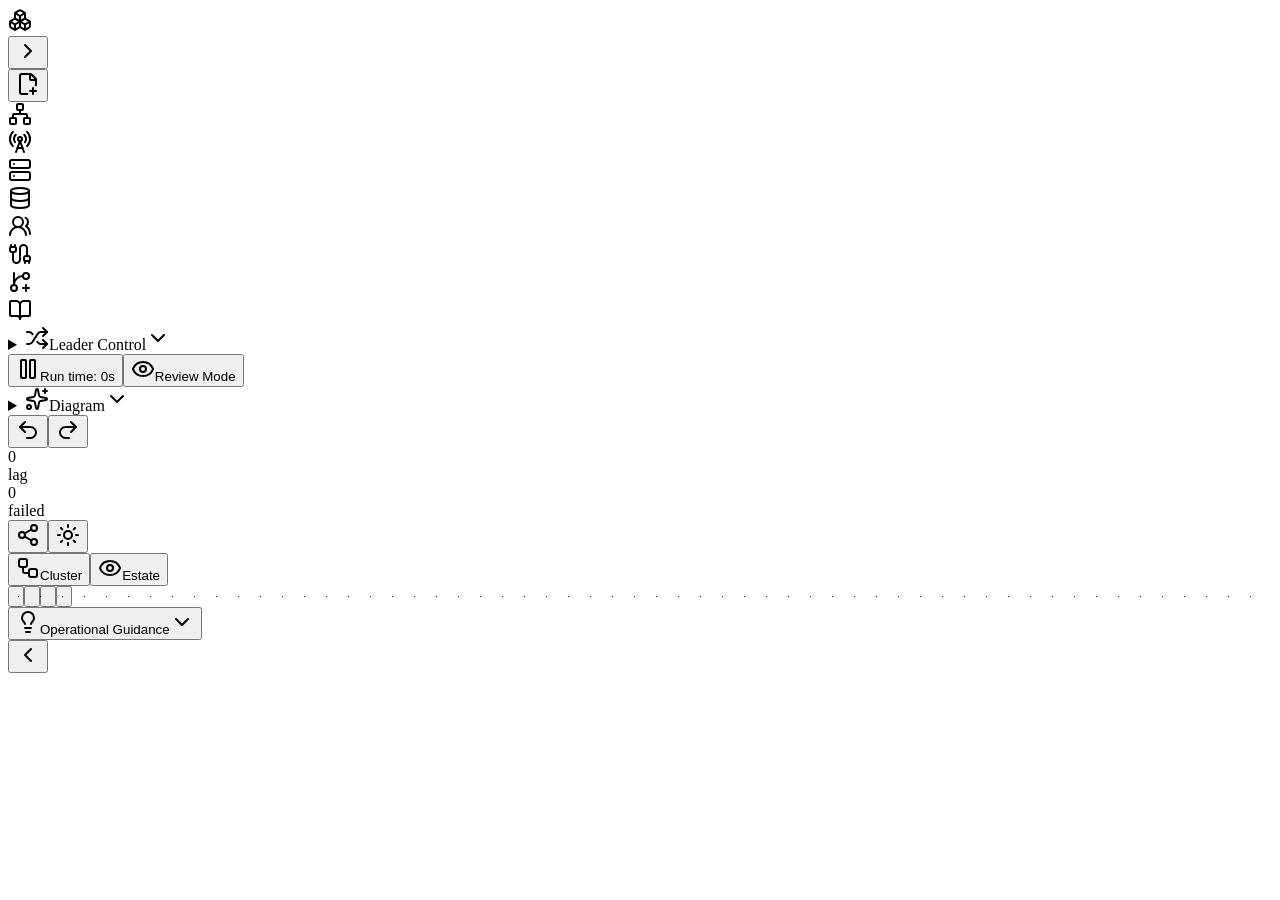
==== index.html @ 92264e62 "Deploy Kafka Visualiser static build" ====
<!DOCTYPE html><html lang="en"><head><meta charSet="utf-8"/><meta name="viewport" content="width=device-width, initial-scale=1"/><link rel="stylesheet" href="/KafkaVisualiser/_next/static/chunks/0oxwgrr~h12uc.css" data-precedence="next"/><link rel="preload" as="script" fetchPriority="low" href="/KafkaVisualiser/_next/static/chunks/0qlfzpo07sqv_.js"/><script src="/KafkaVisualiser/_next/static/chunks/06krsb8gwb0lc.js" async=""></script><script src="/KafkaVisualiser/_next/static/chunks/06cclqnbyt80n.js" async=""></script><script src="/KafkaVisualiser/_next/static/chunks/turbopack-0r8rz_1f7.ttu.js" async=""></script><script src="/KafkaVisualiser/_next/static/chunks/05333.1pxjryx.js" async=""></script><script src="/KafkaVisualiser/_next/static/chunks/11jjvhjrdtq14.js" async=""></script><title>Kafka Visualiser</title><meta name="description" content="A static Kafka architecture simulator for learning broker, topic, ISR, producer, consumer group, KRaft and estate behaviour."/><meta name="application-name" content="Kafka Visualiser"/><script src="/KafkaVisualiser/_next/static/chunks/03~yq9q893hmn.js" noModule=""></script></head><body><div hidden=""><!--$--><!--/$--></div><main class="app-shell flex min-h-dvh flex-col overflow-auto bg-slate-950 text-slate-100 transition-colors duration-300 lg:h-dvh lg:min-h-[720px] lg:flex-row lg:overflow-hidden"><aside class="flex max-h-[420px] min-h-0 w-full shrink-0 flex-col border-b border-slate-800/80 bg-slate-950/95 transition-all duration-300 lg:max-h-none lg:border-b-0 lg:border-r lg:w-[68px]"><div class="border-b border-slate-800 px-3 py-4"><div class="flex items-center gap-2"><div class="grid h-9 w-9 place-items-center rounded-md border border-emerald-400/40 bg-emerald-500/10"><svg xmlns="http://www.w3.org/2000/svg" width="24" height="24" viewBox="0 0 24 24" fill="none" stroke="currentColor" stroke-width="2" stroke-linecap="round" stroke-linejoin="round" class="lucide lucide-boxes h-4 w-4 text-emerald-200" aria-hidden="true"><path d="M2.97 12.92A2 2 0 0 0 2 14.63v3.24a2 2 0 0 0 .97 1.71l3 1.8a2 2 0 0 0 2.06 0L12 19v-5.5l-5-3-4.03 2.42Z"></path><path d="m7 16.5-4.74-2.85"></path><path d="m7 16.5 5-3"></path><path d="M7 16.5v5.17"></path><path d="M12 13.5V19l3.97 2.38a2 2 0 0 0 2.06 0l3-1.8a2 2 0 0 0 .97-1.71v-3.24a2 2 0 0 0-.97-1.71L17 10.5l-5 3Z"></path><path d="m17 16.5-5-3"></path><path d="m17 16.5 4.74-2.85"></path><path d="M17 16.5v5.17"></path><path d="M7.97 4.42A2 2 0 0 0 7 6.13v4.37l5 3 5-3V6.13a2 2 0 0 0-.97-1.71l-3-1.8a2 2 0 0 0-2.06 0l-3 1.8Z"></path><path d="M12 8 7.26 5.15"></path><path d="m12 8 4.74-2.85"></path><path d="M12 13.5V8"></path></svg></div><button type="button" aria-label="Expand toolbox" class="ml-auto hidden h-8 w-8 cursor-pointer place-items-center rounded-md border border-slate-800 bg-slate-900 text-slate-300 transition-colors hover:border-sky-400/60 hover:text-sky-200 focus:outline-none focus:ring-2 focus:ring-sky-300 lg:grid"><svg xmlns="http://www.w3.org/2000/svg" width="24" height="24" viewBox="0 0 24 24" fill="none" stroke="currentColor" stroke-width="2" stroke-linecap="round" stroke-linejoin="round" class="lucide lucide-chevron-right h-4 w-4" aria-hidden="true"><path d="m9 18 6-6-6-6"></path></svg></button></div></div><div class="flex-1 space-y-4 overflow-auto px-3 py-4"><button type="button" title="Start a completely blank estate" class="inline-flex w-full cursor-pointer items-center gap-2 rounded-lg border border-sky-400/35 bg-sky-500/10 px-3 py-3 text-sm font-semibold text-sky-100 transition-colors hover:border-sky-300/70 hover:bg-sky-500/15 focus:outline-none focus:ring-2 focus:ring-sky-300 justify-center lg:px-2"><span class="grid h-8 w-8 shrink-0 place-items-center rounded-md border border-sky-400/30 bg-sky-500/10"><svg xmlns="http://www.w3.org/2000/svg" width="24" height="24" viewBox="0 0 24 24" fill="none" stroke="currentColor" stroke-width="2" stroke-linecap="round" stroke-linejoin="round" class="lucide lucide-file-plus-corner h-4 w-4" aria-hidden="true"><path d="M11.35 22H6a2 2 0 0 1-2-2V4a2 2 0 0 1 2-2h8a2.4 2.4 0 0 1 1.706.706l3.588 3.588A2.4 2.4 0 0 1 20 8v5.35"></path><path d="M14 2v5a1 1 0 0 0 1 1h5"></path><path d="M14 19h6"></path><path d="M17 16v6"></path></svg></span></button><section><div role="list" class="grid grid-cols-1 gap-2 sm:grid-cols-2 lg:block lg:space-y-2"><div role="listitem" draggable="true" title="Drag Cluster onto the canvas" aria-label="Drag Cluster onto the canvas" class="group flex w-full cursor-grab items-center gap-3 rounded-lg border border-slate-800 bg-slate-900/70 px-3 py-3 text-left transition-colors duration-200 hover:border-sky-400/50 hover:bg-slate-900 focus:outline-none focus:ring-2 focus:ring-sky-300 active:cursor-grabbing justify-center lg:px-2"><span class="grid h-9 w-9 shrink-0 place-items-center rounded-md border border-slate-700 bg-slate-950 text-slate-300 transition-colors group-hover:border-sky-400/50 group-hover:text-sky-200"><svg xmlns="http://www.w3.org/2000/svg" width="24" height="24" viewBox="0 0 24 24" fill="none" stroke="currentColor" stroke-width="2" stroke-linecap="round" stroke-linejoin="round" class="lucide lucide-network h-4 w-4" aria-hidden="true"><rect x="16" y="16" width="6" height="6" rx="1"></rect><rect x="2" y="16" width="6" height="6" rx="1"></rect><rect x="9" y="2" width="6" height="6" rx="1"></rect><path d="M5 16v-3a1 1 0 0 1 1-1h12a1 1 0 0 1 1 1v3"></path><path d="M12 12V8"></path></svg></span></div><div role="listitem" draggable="true" title="Drag Producer onto the canvas" aria-label="Drag Producer onto the canvas" class="group flex w-full cursor-grab items-center gap-3 rounded-lg border border-slate-800 bg-slate-900/70 px-3 py-3 text-left transition-colors duration-200 hover:border-sky-400/50 hover:bg-slate-900 focus:outline-none focus:ring-2 focus:ring-sky-300 active:cursor-grabbing justify-center lg:px-2"><span class="grid h-9 w-9 shrink-0 place-items-center rounded-md border border-slate-700 bg-slate-950 text-slate-300 transition-colors group-hover:border-sky-400/50 group-hover:text-sky-200"><svg xmlns="http://www.w3.org/2000/svg" width="24" height="24" viewBox="0 0 24 24" fill="none" stroke="currentColor" stroke-width="2" stroke-linecap="round" stroke-linejoin="round" class="lucide lucide-radio-tower h-4 w-4" aria-hidden="true"><path d="M4.9 16.1C1 12.2 1 5.8 4.9 1.9"></path><path d="M7.8 4.7a6.14 6.14 0 0 0-.8 7.5"></path><circle cx="12" cy="9" r="2"></circle><path d="M16.2 4.8c2 2 2.26 5.11.8 7.47"></path><path d="M19.1 1.9a9.96 9.96 0 0 1 0 14.1"></path><path d="M9.5 18h5"></path><path d="m8 22 4-11 4 11"></path></svg></span></div><div role="listitem" draggable="true" title="Drag KRaft Node onto the canvas" aria-label="Drag KRaft Node onto the canvas" class="group flex w-full cursor-grab items-center gap-3 rounded-lg border border-slate-800 bg-slate-900/70 px-3 py-3 text-left transition-colors duration-200 hover:border-sky-400/50 hover:bg-slate-900 focus:outline-none focus:ring-2 focus:ring-sky-300 active:cursor-grabbing justify-center lg:px-2"><span class="grid h-9 w-9 shrink-0 place-items-center rounded-md border border-slate-700 bg-slate-950 text-slate-300 transition-colors group-hover:border-sky-400/50 group-hover:text-sky-200"><svg xmlns="http://www.w3.org/2000/svg" width="24" height="24" viewBox="0 0 24 24" fill="none" stroke="currentColor" stroke-width="2" stroke-linecap="round" stroke-linejoin="round" class="lucide lucide-server h-4 w-4" aria-hidden="true"><rect width="20" height="8" x="2" y="2" rx="2" ry="2"></rect><rect width="20" height="8" x="2" y="14" rx="2" ry="2"></rect><line x1="6" x2="6.01" y1="6" y2="6"></line><line x1="6" x2="6.01" y1="18" y2="18"></line></svg></span></div><div role="listitem" draggable="true" title="Drag Topic onto the canvas" aria-label="Drag Topic onto the canvas" class="group flex w-full cursor-grab items-center gap-3 rounded-lg border border-slate-800 bg-slate-900/70 px-3 py-3 text-left transition-colors duration-200 hover:border-sky-400/50 hover:bg-slate-900 focus:outline-none focus:ring-2 focus:ring-sky-300 active:cursor-grabbing justify-center lg:px-2"><span class="grid h-9 w-9 shrink-0 place-items-center rounded-md border border-slate-700 bg-slate-950 text-slate-300 transition-colors group-hover:border-sky-400/50 group-hover:text-sky-200"><svg xmlns="http://www.w3.org/2000/svg" width="24" height="24" viewBox="0 0 24 24" fill="none" stroke="currentColor" stroke-width="2" stroke-linecap="round" stroke-linejoin="round" class="lucide lucide-database h-4 w-4" aria-hidden="true"><ellipse cx="12" cy="5" rx="9" ry="3"></ellipse><path d="M3 5V19A9 3 0 0 0 21 19V5"></path><path d="M3 12A9 3 0 0 0 21 12"></path></svg></span></div><div role="listitem" draggable="true" title="Drag Consumer Group onto the canvas" aria-label="Drag Consumer Group onto the canvas" class="group flex w-full cursor-grab items-center gap-3 rounded-lg border border-slate-800 bg-slate-900/70 px-3 py-3 text-left transition-colors duration-200 hover:border-sky-400/50 hover:bg-slate-900 focus:outline-none focus:ring-2 focus:ring-sky-300 active:cursor-grabbing justify-center lg:px-2"><span class="grid h-9 w-9 shrink-0 place-items-center rounded-md border border-slate-700 bg-slate-950 text-slate-300 transition-colors group-hover:border-sky-400/50 group-hover:text-sky-200"><svg xmlns="http://www.w3.org/2000/svg" width="24" height="24" viewBox="0 0 24 24" fill="none" stroke="currentColor" stroke-width="2" stroke-linecap="round" stroke-linejoin="round" class="lucide lucide-users-round h-4 w-4" aria-hidden="true"><path d="M18 21a8 8 0 0 0-16 0"></path><circle cx="10" cy="8" r="5"></circle><path d="M22 20c0-3.37-2-6.5-4-8a5 5 0 0 0-.45-8.3"></path></svg></span></div><div role="listitem" draggable="true" title="Drag Kafka Connect onto the canvas" aria-label="Drag Kafka Connect onto the canvas" class="group flex w-full cursor-grab items-center gap-3 rounded-lg border border-slate-800 bg-slate-900/70 px-3 py-3 text-left transition-colors duration-200 hover:border-sky-400/50 hover:bg-slate-900 focus:outline-none focus:ring-2 focus:ring-sky-300 active:cursor-grabbing justify-center lg:px-2"><span class="grid h-9 w-9 shrink-0 place-items-center rounded-md border border-slate-700 bg-slate-950 text-slate-300 transition-colors group-hover:border-sky-400/50 group-hover:text-sky-200"><svg xmlns="http://www.w3.org/2000/svg" width="24" height="24" viewBox="0 0 24 24" fill="none" stroke="currentColor" stroke-width="2" stroke-linecap="round" stroke-linejoin="round" class="lucide lucide-cable h-4 w-4" aria-hidden="true"><path d="M17 19a1 1 0 0 1-1-1v-2a2 2 0 0 1 2-2h2a2 2 0 0 1 2 2v2a1 1 0 0 1-1 1z"></path><path d="M17 21v-2"></path><path d="M19 14V6.5a1 1 0 0 0-7 0v11a1 1 0 0 1-7 0V10"></path><path d="M21 21v-2"></path><path d="M3 5V3"></path><path d="M4 10a2 2 0 0 1-2-2V6a1 1 0 0 1 1-1h4a1 1 0 0 1 1 1v2a2 2 0 0 1-2 2z"></path><path d="M7 5V3"></path></svg></span></div><div role="listitem" draggable="true" title="Drag MirrorMaker 2 onto the canvas" aria-label="Drag MirrorMaker 2 onto the canvas" class="group flex w-full cursor-grab items-center gap-3 rounded-lg border border-slate-800 bg-slate-900/70 px-3 py-3 text-left transition-colors duration-200 hover:border-sky-400/50 hover:bg-slate-900 focus:outline-none focus:ring-2 focus:ring-sky-300 active:cursor-grabbing justify-center lg:px-2"><span class="grid h-9 w-9 shrink-0 place-items-center rounded-md border border-slate-700 bg-slate-950 text-slate-300 transition-colors group-hover:border-sky-400/50 group-hover:text-sky-200"><svg xmlns="http://www.w3.org/2000/svg" width="24" height="24" viewBox="0 0 24 24" fill="none" stroke="currentColor" stroke-width="2" stroke-linecap="round" stroke-linejoin="round" class="lucide lucide-git-branch-plus h-4 w-4" aria-hidden="true"><path d="M6 3v12"></path><path d="M18 9a3 3 0 1 0 0-6 3 3 0 0 0 0 6z"></path><path d="M6 21a3 3 0 1 0 0-6 3 3 0 0 0 0 6z"></path><path d="M15 6a9 9 0 0 0-9 9"></path><path d="M18 15v6"></path><path d="M21 18h-6"></path></svg></span></div><div role="listitem" draggable="true" title="Drag Schema Registry onto the canvas" aria-label="Drag Schema Registry onto the canvas" class="group flex w-full cursor-grab items-center gap-3 rounded-lg border border-slate-800 bg-slate-900/70 px-3 py-3 text-left transition-colors duration-200 hover:border-sky-400/50 hover:bg-slate-900 focus:outline-none focus:ring-2 focus:ring-sky-300 active:cursor-grabbing justify-center lg:px-2"><span class="grid h-9 w-9 shrink-0 place-items-center rounded-md border border-slate-700 bg-slate-950 text-slate-300 transition-colors group-hover:border-sky-400/50 group-hover:text-sky-200"><svg xmlns="http://www.w3.org/2000/svg" width="24" height="24" viewBox="0 0 24 24" fill="none" stroke="currentColor" stroke-width="2" stroke-linecap="round" stroke-linejoin="round" class="lucide lucide-book-open h-4 w-4" aria-hidden="true"><path d="M12 7v14"></path><path d="M3 18a1 1 0 0 1-1-1V4a1 1 0 0 1 1-1h5a4 4 0 0 1 4 4 4 4 0 0 1 4-4h5a1 1 0 0 1 1 1v13a1 1 0 0 1-1 1h-6a3 3 0 0 0-3 3 3 3 0 0 0-3-3z"></path></svg></span></div></div></section></div></aside><section class="flex min-h-[760px] min-w-0 flex-1 flex-col lg:min-h-0"><header class="flex min-h-[60px] shrink-0 flex-wrap items-center gap-3 border-b border-slate-800/80 bg-slate-950/95 px-3 py-2 transition-colors lg:flex-nowrap lg:px-4"><div class="flex min-w-0 flex-1 flex-wrap items-center gap-2"><details class="group relative"><summary title="Partition leadership controls. These actions affect which broker leads topic partitions." class="inline-flex h-10 cursor-pointer list-none items-center gap-2 rounded-md border border-slate-700 bg-slate-900 px-3 text-sm font-semibold text-slate-100 transition-colors hover:border-emerald-400/60 hover:bg-slate-800 focus:outline-none focus:ring-2 focus:ring-emerald-300"><svg xmlns="http://www.w3.org/2000/svg" width="24" height="24" viewBox="0 0 24 24" fill="none" stroke="currentColor" stroke-width="2" stroke-linecap="round" stroke-linejoin="round" class="lucide lucide-shuffle h-4 w-4" aria-hidden="true"><path d="m18 14 4 4-4 4"></path><path d="m18 2 4 4-4 4"></path><path d="M2 18h1.973a4 4 0 0 0 3.3-1.7l5.454-8.6a4 4 0 0 1 3.3-1.7H22"></path><path d="M2 6h1.972a4 4 0 0 1 3.6 2.2"></path><path d="M22 18h-6.041a4 4 0 0 1-3.3-1.8l-.359-.45"></path></svg>Leader Control<svg xmlns="http://www.w3.org/2000/svg" width="24" height="24" viewBox="0 0 24 24" fill="none" stroke="currentColor" stroke-width="2" stroke-linecap="round" stroke-linejoin="round" class="lucide lucide-chevron-down h-3.5 w-3.5 text-slate-500 transition-transform group-open:rotate-180" aria-hidden="true"><path d="m6 9 6 6 6-6"></path></svg></summary><div class="absolute left-0 z-30 mt-2 w-64 rounded-md border border-slate-800 bg-slate-950/98 p-2 text-slate-100 shadow-2xl shadow-black/30 backdrop-blur"><div class="px-2 pb-2 text-xs leading-relaxed text-slate-500">Affects partition leadership, ISR movement and leader election behaviour.</div><button type="button" class="flex w-full cursor-pointer items-center gap-2 rounded px-2 py-2 text-left text-sm text-slate-200 transition-colors hover:bg-slate-900 disabled:cursor-not-allowed disabled:opacity-45"><svg xmlns="http://www.w3.org/2000/svg" width="24" height="24" viewBox="0 0 24 24" fill="none" stroke="currentColor" stroke-width="2" stroke-linecap="round" stroke-linejoin="round" class="lucide lucide-rotate-ccw h-4 w-4 text-slate-500" aria-hidden="true"><path d="M3 12a9 9 0 1 0 9-9 9.75 9.75 0 0 0-6.74 2.74L3 8"></path><path d="M3 3v5h5"></path></svg>Rebalance leaders</button><button type="button" class="flex w-full cursor-pointer items-center gap-2 rounded px-2 py-2 text-left text-sm text-slate-200 transition-colors hover:bg-slate-900 disabled:cursor-not-allowed disabled:opacity-45"><svg xmlns="http://www.w3.org/2000/svg" width="24" height="24" viewBox="0 0 24 24" fill="none" stroke="currentColor" stroke-width="2" stroke-linecap="round" stroke-linejoin="round" class="lucide lucide-server-crash h-4 w-4 text-slate-500" aria-hidden="true"><path d="M6 10H4a2 2 0 0 1-2-2V4a2 2 0 0 1 2-2h16a2 2 0 0 1 2 2v4a2 2 0 0 1-2 2h-2"></path><path d="M6 14H4a2 2 0 0 0-2 2v4a2 2 0 0 0 2 2h16a2 2 0 0 0 2-2v-4a2 2 0 0 0-2-2h-2"></path><path d="M6 6h.01"></path><path d="M6 18h.01"></path><path d="m13 6-4 6h6l-4 6"></path></svg>Fail current leader</button><button type="button" disabled="" class="flex w-full cursor-pointer items-center gap-2 rounded px-2 py-2 text-left text-sm text-slate-200 transition-colors hover:bg-slate-900 disabled:cursor-not-allowed disabled:opacity-45"><svg xmlns="http://www.w3.org/2000/svg" width="24" height="24" viewBox="0 0 24 24" fill="none" stroke="currentColor" stroke-width="2" stroke-linecap="round" stroke-linejoin="round" class="lucide lucide-circle-check h-4 w-4 text-slate-500" aria-hidden="true"><circle cx="12" cy="12" r="10"></circle><path d="m9 12 2 2 4-4"></path></svg>Restore leader</button><button type="button" class="flex w-full cursor-pointer items-center gap-2 rounded px-2 py-2 text-left text-sm text-slate-200 transition-colors hover:bg-slate-900 disabled:cursor-not-allowed disabled:opacity-45"><svg xmlns="http://www.w3.org/2000/svg" width="24" height="24" viewBox="0 0 24 24" fill="none" stroke="currentColor" stroke-width="2" stroke-linecap="round" stroke-linejoin="round" class="lucide lucide-shuffle h-4 w-4 text-slate-500" aria-hidden="true"><path d="m18 14 4 4-4 4"></path><path d="m18 2 4 4-4 4"></path><path d="M2 18h1.973a4 4 0 0 0 3.3-1.7l5.454-8.6a4 4 0 0 1 3.3-1.7H22"></path><path d="M2 6h1.972a4 4 0 0 1 3.6 2.2"></path><path d="M22 18h-6.041a4 4 0 0 1-3.3-1.8l-.359-.45"></path></svg>Elect leader</button></div></details><button type="button" title="Click to pause simulation" class="inline-flex h-10 cursor-pointer items-center gap-2 rounded-md border px-3 text-sm font-semibold transition-colors focus:outline-none focus:ring-2 focus:ring-sky-300 border-emerald-400/40 bg-emerald-500/10 text-emerald-100 hover:border-emerald-300/70"><svg xmlns="http://www.w3.org/2000/svg" width="24" height="24" viewBox="0 0 24 24" fill="none" stroke="currentColor" stroke-width="2" stroke-linecap="round" stroke-linejoin="round" class="lucide lucide-pause h-4 w-4" aria-hidden="true"><rect x="14" y="3" width="5" height="18" rx="1"></rect><rect x="5" y="3" width="5" height="18" rx="1"></rect></svg>Run time: <!-- -->0<!-- -->s</button><button type="button" title="Open a clean architecture review view" class="inline-flex h-10 cursor-pointer items-center gap-2 rounded-md border border-slate-700 bg-slate-900 px-3 text-sm font-semibold text-slate-100 transition-colors hover:border-sky-400/60 hover:bg-slate-800 focus:outline-none focus:ring-2 focus:ring-sky-300"><svg xmlns="http://www.w3.org/2000/svg" width="24" height="24" viewBox="0 0 24 24" fill="none" stroke="currentColor" stroke-width="2" stroke-linecap="round" stroke-linejoin="round" class="lucide lucide-eye h-4 w-4" aria-hidden="true"><path d="M2.062 12.348a1 1 0 0 1 0-.696 10.75 10.75 0 0 1 19.876 0 1 1 0 0 1 0 .696 10.75 10.75 0 0 1-19.876 0"></path><circle cx="12" cy="12" r="3"></circle></svg>Review Mode</button><details class="group relative"><summary title="Arrange the current architecture diagram." class="inline-flex h-10 cursor-pointer list-none items-center gap-2 rounded-md border border-slate-700 bg-slate-900 px-3 text-sm font-semibold text-slate-100 transition-colors hover:border-sky-400/60 hover:bg-slate-800 focus:outline-none focus:ring-2 focus:ring-sky-300"><svg xmlns="http://www.w3.org/2000/svg" width="24" height="24" viewBox="0 0 24 24" fill="none" stroke="currentColor" stroke-width="2" stroke-linecap="round" stroke-linejoin="round" class="lucide lucide-sparkles h-4 w-4" aria-hidden="true"><path d="M11.017 2.814a1 1 0 0 1 1.966 0l1.051 5.558a2 2 0 0 0 1.594 1.594l5.558 1.051a1 1 0 0 1 0 1.966l-5.558 1.051a2 2 0 0 0-1.594 1.594l-1.051 5.558a1 1 0 0 1-1.966 0l-1.051-5.558a2 2 0 0 0-1.594-1.594l-5.558-1.051a1 1 0 0 1 0-1.966l5.558-1.051a2 2 0 0 0 1.594-1.594z"></path><path d="M20 2v4"></path><path d="M22 4h-4"></path><circle cx="4" cy="20" r="2"></circle></svg>Diagram<svg xmlns="http://www.w3.org/2000/svg" width="24" height="24" viewBox="0 0 24 24" fill="none" stroke="currentColor" stroke-width="2" stroke-linecap="round" stroke-linejoin="round" class="lucide lucide-chevron-down h-3.5 w-3.5 text-slate-500 transition-transform group-open:rotate-180" aria-hidden="true"><path d="m6 9 6 6 6-6"></path></svg></summary><div class="absolute left-0 z-30 mt-2 w-64 rounded-md border border-slate-800 bg-slate-950/98 p-2 text-slate-100 shadow-2xl shadow-black/30 backdrop-blur"><div class="px-2 pb-2 text-xs leading-relaxed text-slate-500">Tidy the architecture for clearer review.</div><button type="button" class="flex w-full cursor-pointer items-center gap-2 rounded px-2 py-2 text-left text-sm text-slate-200 transition-colors hover:bg-slate-900 disabled:cursor-not-allowed disabled:opacity-45"><svg xmlns="http://www.w3.org/2000/svg" width="24" height="24" viewBox="0 0 24 24" fill="none" stroke="currentColor" stroke-width="2" stroke-linecap="round" stroke-linejoin="round" class="lucide lucide-sparkles h-4 w-4 text-slate-500" aria-hidden="true"><path d="M11.017 2.814a1 1 0 0 1 1.966 0l1.051 5.558a2 2 0 0 0 1.594 1.594l5.558 1.051a1 1 0 0 1 0 1.966l-5.558 1.051a2 2 0 0 0-1.594 1.594l-1.051 5.558a1 1 0 0 1-1.966 0l-1.051-5.558a2 2 0 0 0-1.594-1.594l-5.558-1.051a1 1 0 0 1 0-1.966l5.558-1.051a2 2 0 0 0 1.594-1.594z"></path><path d="M20 2v4"></path><path d="M22 4h-4"></path><circle cx="4" cy="20" r="2"></circle></svg>Auto-arrange estate</button><button type="button" class="flex w-full cursor-pointer items-center gap-2 rounded px-2 py-2 text-left text-sm text-slate-200 transition-colors hover:bg-slate-900 disabled:cursor-not-allowed disabled:opacity-45"><svg xmlns="http://www.w3.org/2000/svg" width="24" height="24" viewBox="0 0 24 24" fill="none" stroke="currentColor" stroke-width="2" stroke-linecap="round" stroke-linejoin="round" class="lucide lucide-shuffle h-4 w-4 text-slate-500" aria-hidden="true"><path d="m18 14 4 4-4 4"></path><path d="m18 2 4 4-4 4"></path><path d="M2 18h1.973a4 4 0 0 0 3.3-1.7l5.454-8.6a4 4 0 0 1 3.3-1.7H22"></path><path d="M2 6h1.972a4 4 0 0 1 3.6 2.2"></path><path d="M22 18h-6.041a4 4 0 0 1-3.3-1.8l-.359-.45"></path></svg>Tidy selected cluster</button><button type="button" class="flex w-full cursor-pointer items-center gap-2 rounded px-2 py-2 text-left text-sm text-slate-200 transition-colors hover:bg-slate-900 disabled:cursor-not-allowed disabled:opacity-45"><svg xmlns="http://www.w3.org/2000/svg" width="24" height="24" viewBox="0 0 24 24" fill="none" stroke="currentColor" stroke-width="2" stroke-linecap="round" stroke-linejoin="round" class="lucide lucide-text-align-center h-4 w-4 text-slate-500" aria-hidden="true"><path d="M21 5H3"></path><path d="M17 12H7"></path><path d="M19 19H5"></path></svg>Align selected centres</button><button type="button" class="flex w-full cursor-pointer items-center gap-2 rounded px-2 py-2 text-left text-sm text-slate-200 transition-colors hover:bg-slate-900 disabled:cursor-not-allowed disabled:opacity-45"><svg xmlns="http://www.w3.org/2000/svg" width="24" height="24" viewBox="0 0 24 24" fill="none" stroke="currentColor" stroke-width="2" stroke-linecap="round" stroke-linejoin="round" class="lucide lucide-align-horizontal-justify-center h-4 w-4 text-slate-500" aria-hidden="true"><rect width="6" height="14" x="2" y="5" rx="2"></rect><rect width="6" height="10" x="16" y="7" rx="2"></rect><path d="M12 2v20"></path></svg>Distribute selected horizontally</button><button type="button" class="flex w-full cursor-pointer items-center gap-2 rounded px-2 py-2 text-left text-sm text-slate-200 transition-colors hover:bg-slate-900 disabled:cursor-not-allowed disabled:opacity-45"><svg xmlns="http://www.w3.org/2000/svg" width="24" height="24" viewBox="0 0 24 24" fill="none" stroke="currentColor" stroke-width="2" stroke-linecap="round" stroke-linejoin="round" class="lucide lucide-grid2x2 lucide-grid-2x2 h-4 w-4 text-slate-500" aria-hidden="true"><path d="M12 3v18"></path><path d="M3 12h18"></path><rect x="3" y="3" width="18" height="18" rx="2"></rect></svg>Enable snap grid</button></div></details><button type="button" title="Undo" class="grid h-10 w-10 cursor-pointer place-items-center rounded-md border border-slate-700 bg-slate-900 text-slate-200 transition-colors hover:border-sky-400/60 hover:text-sky-100 focus:outline-none focus:ring-2 focus:ring-sky-300"><svg xmlns="http://www.w3.org/2000/svg" width="24" height="24" viewBox="0 0 24 24" fill="none" stroke="currentColor" stroke-width="2" stroke-linecap="round" stroke-linejoin="round" class="lucide lucide-undo2 lucide-undo-2 h-4 w-4" aria-hidden="true"><path d="M9 14 4 9l5-5"></path><path d="M4 9h10.5a5.5 5.5 0 0 1 5.5 5.5a5.5 5.5 0 0 1-5.5 5.5H11"></path></svg></button><button type="button" title="Redo" class="grid h-10 w-10 cursor-pointer place-items-center rounded-md border border-slate-700 bg-slate-900 text-slate-200 transition-colors hover:border-sky-400/60 hover:text-sky-100 focus:outline-none focus:ring-2 focus:ring-sky-300"><svg xmlns="http://www.w3.org/2000/svg" width="24" height="24" viewBox="0 0 24 24" fill="none" stroke="currentColor" stroke-width="2" stroke-linecap="round" stroke-linejoin="round" class="lucide lucide-redo2 lucide-redo-2 h-4 w-4" aria-hidden="true"><path d="m15 14 5-5-5-5"></path><path d="M20 9H9.5A5.5 5.5 0 0 0 4 14.5A5.5 5.5 0 0 0 9.5 20H13"></path></svg></button><div class="rounded-md border border-slate-800 bg-slate-900/80 px-3 py-1.5" title="Total consumer lag across all consumer groups."><div class="font-mono text-sm font-semibold text-slate-100">0</div><div class="text-[10px] uppercase tracking-wide text-slate-500">lag</div></div><div class="rounded-md border border-slate-800 bg-slate-900/80 px-3 py-1.5" title="Broker-capable nodes currently marked as failed."><div class="font-mono text-sm font-semibold text-slate-100">0</div><div class="text-[10px] uppercase tracking-wide text-slate-500">failed</div></div></div><div class="ml-auto flex shrink-0 items-center gap-2 rounded-md border border-slate-800 bg-slate-900/70 p-1"><button type="button" aria-label="Share design" title="Share design" class="grid h-9 w-9 cursor-pointer place-items-center rounded-md border border-slate-700 bg-slate-950/70 transition-colors focus:outline-none focus:ring-2 text-emerald-100 hover:border-emerald-300/80 hover:bg-emerald-500/15 focus:ring-emerald-300"><svg xmlns="http://www.w3.org/2000/svg" width="24" height="24" viewBox="0 0 24 24" fill="none" stroke="currentColor" stroke-width="2" stroke-linecap="round" stroke-linejoin="round" class="lucide lucide-share2 lucide-share-2 h-4 w-4" aria-hidden="true"><circle cx="18" cy="5" r="3"></circle><circle cx="6" cy="12" r="3"></circle><circle cx="18" cy="19" r="3"></circle><line x1="8.59" x2="15.42" y1="13.51" y2="17.49"></line><line x1="15.41" x2="8.59" y1="6.51" y2="10.49"></line></svg></button><button type="button" aria-label="Toggle light/dark mode" title="Switch to light mode" class="grid h-9 w-9 cursor-pointer place-items-center rounded-md border border-slate-700 bg-slate-950/70 transition-colors focus:outline-none focus:ring-2 text-sky-100 hover:border-sky-300/80 hover:bg-sky-500/15 focus:ring-sky-300"><svg xmlns="http://www.w3.org/2000/svg" width="24" height="24" viewBox="0 0 24 24" fill="none" stroke="currentColor" stroke-width="2" stroke-linecap="round" stroke-linejoin="round" class="lucide lucide-sun h-4 w-4" aria-hidden="true"><circle cx="12" cy="12" r="4"></circle><path d="M12 2v2"></path><path d="M12 20v2"></path><path d="m4.93 4.93 1.41 1.41"></path><path d="m17.66 17.66 1.41 1.41"></path><path d="M2 12h2"></path><path d="M20 12h2"></path><path d="m6.34 17.66-1.41 1.41"></path><path d="m19.07 4.93-1.41 1.41"></path></svg></button></div></header><div class="relative min-h-0 flex-1"><div class="relative h-[760px] min-h-[560px] overflow-hidden lg:h-full lg:min-h-0"><div class="pointer-events-auto absolute left-4 top-4 z-10 inline-flex rounded-md border border-slate-800 bg-slate-950/90 p-1 shadow-2xl shadow-black/20 backdrop-blur"><button type="button" class="inline-flex cursor-pointer items-center gap-1.5 rounded px-2.5 py-1.5 text-xs font-semibold transition-colors focus:outline-none focus:ring-2 focus:ring-sky-300 bg-sky-500/15 text-sky-100"><svg xmlns="http://www.w3.org/2000/svg" width="24" height="24" viewBox="0 0 24 24" fill="none" stroke="currentColor" stroke-width="2" stroke-linecap="round" stroke-linejoin="round" class="lucide lucide-workflow h-3.5 w-3.5" aria-hidden="true"><rect width="8" height="8" x="3" y="3" rx="2"></rect><path d="M7 11v4a2 2 0 0 0 2 2h4"></path><rect width="8" height="8" x="13" y="13" rx="2"></rect></svg>Cluster</button><button type="button" class="inline-flex cursor-pointer items-center gap-1.5 rounded px-2.5 py-1.5 text-xs font-semibold transition-colors focus:outline-none focus:ring-2 focus:ring-sky-300 text-slate-400 hover:text-slate-100"><svg xmlns="http://www.w3.org/2000/svg" width="24" height="24" viewBox="0 0 24 24" fill="none" stroke="currentColor" stroke-width="2" stroke-linecap="round" stroke-linejoin="round" class="lucide lucide-eye h-3.5 w-3.5" aria-hidden="true"><path d="M2.062 12.348a1 1 0 0 1 0-.696 10.75 10.75 0 0 1 19.876 0 1 1 0 0 1 0 .696 10.75 10.75 0 0 1-19.876 0"></path><circle cx="12" cy="12" r="3"></circle></svg>Estate</button></div><div data-testid="rf__wrapper" style="width:100%;height:100%;overflow:hidden;position:relative;z-index:0" class="react-flow light" role="application"><div class="react-flow__renderer" style="position:absolute;width:100%;height:100%;top:0;left:0"><div class="react-flow__pane draggable" style="position:absolute;width:100%;height:100%;top:0;left:0"><div class="react-flow__viewport xyflow__viewport react-flow__container" style="transform:translate(0px,0px) scale(1)"><div class="react-flow__edges"></div><div class="react-flow__edgelabel-renderer"></div><div class="react-flow__nodes" style="position:absolute;width:100%;height:100%;top:0;left:0"></div><div class="react-flow__viewport-portal"></div></div></div></div><svg class="react-flow__background" style="position:absolute;width:100%;height:100%;top:0;left:0;--xy-background-pattern-color-props:rgba(148,163,184,.18)" data-testid="rf__background"><pattern id="pattern-1" x="0" y="0" width="22" height="22" patternUnits="userSpaceOnUse" patternTransform="translate(-12,-12)"><circle cx="0.6" cy="0.6" r="0.6" class="react-flow__background-pattern dots"></circle></pattern><rect x="0" y="0" width="100%" height="100%" fill="url(#pattern-1)"></rect></svg><div class="react-flow__panel react-flow__controls vertical bottom left" data-testid="rf__controls" aria-label="Control Panel"><button type="button" class="react-flow__controls-button react-flow__controls-zoomin" title="Zoom In" aria-label="Zoom In"><svg xmlns="http://www.w3.org/2000/svg" viewBox="0 0 32 32"><path d="M32 18.133H18.133V32h-4.266V18.133H0v-4.266h13.867V0h4.266v13.867H32z"></path></svg></button><button type="button" class="react-flow__controls-button react-flow__controls-zoomout" title="Zoom Out" aria-label="Zoom Out"><svg xmlns="http://www.w3.org/2000/svg" viewBox="0 0 32 5"><path d="M0 0h32v4.2H0z"></path></svg></button><button type="button" class="react-flow__controls-button react-flow__controls-fitview" title="Fit View" aria-label="Fit View"><svg xmlns="http://www.w3.org/2000/svg" viewBox="0 0 32 30"><path d="M3.692 4.63c0-.53.4-.938.939-.938h5.215V0H4.708C2.13 0 0 2.054 0 4.63v5.216h3.692V4.631zM27.354 0h-5.2v3.692h5.17c.53 0 .984.4.984.939v5.215H32V4.631A4.624 4.624 0 0027.354 0zm.954 24.83c0 .532-.4.94-.939.94h-5.215v3.768h5.215c2.577 0 4.631-2.13 4.631-4.707v-5.139h-3.692v5.139zm-23.677.94c-.531 0-.939-.4-.939-.94v-5.138H0v5.139c0 2.577 2.13 4.707 4.708 4.707h5.138V25.77H4.631z"></path></svg></button><button type="button" class="react-flow__controls-button react-flow__controls-interactive" title="Toggle Interactivity" aria-label="Toggle Interactivity"><svg xmlns="http://www.w3.org/2000/svg" viewBox="0 0 25 32"><path d="M21.333 10.667H19.81V7.619C19.81 3.429 16.38 0 12.19 0c-4.114 1.828-1.37 2.133.305 2.438 1.676.305 4.42 2.59 4.42 5.181v3.048H3.047A3.056 3.056 0 000 13.714v15.238A3.056 3.056 0 003.048 32h18.285a3.056 3.056 0 003.048-3.048V13.714a3.056 3.056 0 00-3.048-3.047zM12.19 24.533a3.056 3.056 0 01-3.047-3.047 3.056 3.056 0 013.047-3.048 3.056 3.056 0 013.048 3.048 3.056 3.056 0 01-3.048 3.047z"></path></svg></button></div><div id="react-flow__node-desc-1" style="display:none">Press enter or space to select a node. You can then use the arrow keys to move the node around. Press delete to remove it and escape to cancel.</div><div id="react-flow__edge-desc-1" style="display:none">Press enter or space to select an edge. You can then press delete to remove it or escape to cancel.</div><div id="react-flow__aria-live-1" aria-live="assertive" aria-atomic="true" style="position:absolute;width:1px;height:1px;margin:-1px;border:0;padding:0;overflow:hidden;clip:rect(0px, 0px, 0px, 0px);clip-path:inset(100%)"></div></div></div></div><button type="button" class="flex h-11 shrink-0 cursor-pointer items-center justify-center gap-2 border-t border-[var(--border)] bg-[var(--panel)] px-4 text-sm font-semibold text-[var(--text)] transition-colors duration-200 hover:bg-sky-500/10 focus-visible:outline-none focus-visible:ring-2 focus-visible:ring-sky-300"><svg xmlns="http://www.w3.org/2000/svg" width="24" height="24" viewBox="0 0 24 24" fill="none" stroke="currentColor" stroke-width="2" stroke-linecap="round" stroke-linejoin="round" class="lucide lucide-lightbulb h-4 w-4 text-amber-200" aria-hidden="true"><path d="M15 14c.2-1 .7-1.7 1.5-2.5 1-.9 1.5-2.2 1.5-3.5A6 6 0 0 0 6 8c0 1 .2 2.2 1.5 3.5.7.7 1.3 1.5 1.5 2.5"></path><path d="M9 18h6"></path><path d="M10 22h4"></path></svg>Operational Guidance<svg xmlns="http://www.w3.org/2000/svg" width="24" height="24" viewBox="0 0 24 24" fill="none" stroke="currentColor" stroke-width="2" stroke-linecap="round" stroke-linejoin="round" class="lucide lucide-chevron-down h-4 w-4 rotate-180 text-[var(--muted)]" aria-hidden="true"><path d="m6 9 6 6 6-6"></path></svg></button></section><aside class="relative flex min-h-[560px] w-full shrink-0 flex-col border-t border-slate-800/80 bg-slate-950/95 transition-[width] duration-300 lg:min-h-0 lg:border-l lg:border-t-0 lg:w-[52px]"><div class="flex min-h-0 flex-1 flex-col"><div class="flex items-center gap-2 border-b border-slate-800 px-3 py-4"><button type="button" aria-label="Expand inspector" class="grid h-8 w-8 shrink-0 cursor-pointer place-items-center rounded-md border border-slate-800 bg-slate-900 text-slate-300 transition-colors hover:border-sky-400/60 hover:text-sky-200 focus:outline-none focus:ring-2 focus:ring-sky-300"><svg xmlns="http://www.w3.org/2000/svg" width="24" height="24" viewBox="0 0 24 24" fill="none" stroke="currentColor" stroke-width="2" stroke-linecap="round" stroke-linejoin="round" class="lucide lucide-chevron-left h-4 w-4" aria-hidden="true"><path d="m15 18-6-6 6-6"></path></svg></button></div></div></aside></main><div class="pointer-events-none fixed bottom-4 right-4 z-50 flex w-[min(420px,calc(100vw-2rem))] flex-col gap-2"></div><!--$--><!--/$--><script src="/KafkaVisualiser/_next/static/chunks/0qlfzpo07sqv_.js" id="_R_" async=""></script><script>(self.__next_f=self.__next_f||[]).push([0])</script><script>self.__next_f.push([1,"1:\"$Sreact.fragment\"\n2:I[76555,[\"/KafkaVisualiser/_next/static/chunks/05333.1pxjryx.js\"],\"default\"]\n3:I[76314,[\"/KafkaVisualiser/_next/static/chunks/05333.1pxjryx.js\"],\"default\"]\n4:I[20750,[\"/KafkaVisualiser/_next/static/chunks/05333.1pxjryx.js\",\"/KafkaVisualiser/_next/static/chunks/11jjvhjrdtq14.js\"],\"KafkaVisualizerApp\"]\n5:I[99674,[\"/KafkaVisualiser/_next/static/chunks/05333.1pxjryx.js\"],\"OutletBoundary\"]\n6:\"$Sreact.suspense\"\n8:I[99674,[\"/KafkaVisualiser/_next/static/chunks/05333.1pxjryx.js\"],\"ViewportBoundary\"]\na:I[99674,[\"/KafkaVisualiser/_next/static/chunks/05333.1pxjryx.js\"],\"MetadataBoundary\"]\nc:I[42761,[\"/KafkaVisualiser/_next/static/chunks/05333.1pxjryx.js\"],\"default\",1]\n:HL[\"/KafkaVisualiser/_next/static/chunks/0oxwgrr~h12uc.css\",\"style\"]\n"])</script><script>self.__next_f.push([1,"0:{\"P\":null,\"c\":[\"\",\"\"],\"q\":\"\",\"i\":false,\"f\":[[[\"\",{\"children\":[\"__PAGE__\",{}]},\"$undefined\",\"$undefined\",16],[[\"$\",\"$1\",\"c\",{\"children\":[[[\"$\",\"link\",\"0\",{\"rel\":\"stylesheet\",\"href\":\"/KafkaVisualiser/_next/static/chunks/0oxwgrr~h12uc.css\",\"precedence\":\"next\",\"crossOrigin\":\"$undefined\",\"nonce\":\"$undefined\"}],[\"$\",\"script\",\"script-0\",{\"src\":\"/KafkaVisualiser/_next/static/chunks/05333.1pxjryx.js\",\"async\":true,\"nonce\":\"$undefined\"}]],[\"$\",\"html\",null,{\"lang\":\"en\",\"children\":[\"$\",\"body\",null,{\"children\":[\"$\",\"$L2\",null,{\"parallelRouterKey\":\"children\",\"error\":\"$undefined\",\"errorStyles\":\"$undefined\",\"errorScripts\":\"$undefined\",\"template\":[\"$\",\"$L3\",null,{}],\"templateStyles\":\"$undefined\",\"templateScripts\":\"$undefined\",\"notFound\":[[[\"$\",\"title\",null,{\"children\":\"404: This page could not be found.\"}],[\"$\",\"div\",null,{\"style\":{\"fontFamily\":\"system-ui,\\\"Segoe UI\\\",Roboto,Helvetica,Arial,sans-serif,\\\"Apple Color Emoji\\\",\\\"Segoe UI Emoji\\\"\",\"height\":\"100vh\",\"textAlign\":\"center\",\"display\":\"flex\",\"flexDirection\":\"column\",\"alignItems\":\"center\",\"justifyContent\":\"center\"},\"children\":[\"$\",\"div\",null,{\"children\":[[\"$\",\"style\",null,{\"dangerouslySetInnerHTML\":{\"__html\":\"body{color:#000;background:#fff;margin:0}.next-error-h1{border-right:1px solid rgba(0,0,0,.3)}@media (prefers-color-scheme:dark){body{color:#fff;background:#000}.next-error-h1{border-right:1px solid rgba(255,255,255,.3)}}\"}}],[\"$\",\"h1\",null,{\"className\":\"next-error-h1\",\"style\":{\"display\":\"inline-block\",\"margin\":\"0 20px 0 0\",\"padding\":\"0 23px 0 0\",\"fontSize\":24,\"fontWeight\":500,\"verticalAlign\":\"top\",\"lineHeight\":\"49px\"},\"children\":404}],[\"$\",\"div\",null,{\"style\":{\"display\":\"inline-block\"},\"children\":[\"$\",\"h2\",null,{\"style\":{\"fontSize\":14,\"fontWeight\":400,\"lineHeight\":\"49px\",\"margin\":0},\"children\":\"This page could not be found.\"}]}]]}]}]],[]],\"forbidden\":\"$undefined\",\"unauthorized\":\"$undefined\"}]}]}]]}],{\"children\":[[\"$\",\"$1\",\"c\",{\"children\":[[\"$\",\"$L4\",null,{}],[[\"$\",\"script\",\"script-0\",{\"src\":\"/KafkaVisualiser/_next/static/chunks/11jjvhjrdtq14.js\",\"async\":true,\"nonce\":\"$undefined\"}]],[\"$\",\"$L5\",null,{\"children\":[\"$\",\"$6\",null,{\"name\":\"Next.MetadataOutlet\",\"children\":\"$@7\"}]}]]}],{},null,false,null]},null,false,null],[\"$\",\"$1\",\"h\",{\"children\":[null,[\"$\",\"$L8\",null,{\"children\":\"$L9\"}],[\"$\",\"div\",null,{\"hidden\":true,\"children\":[\"$\",\"$La\",null,{\"children\":[\"$\",\"$6\",null,{\"name\":\"Next.Metadata\",\"children\":\"$Lb\"}]}]}],null]}],false]],\"m\":\"$undefined\",\"G\":[\"$c\",[[\"$\",\"link\",\"0\",{\"rel\":\"stylesheet\",\"href\":\"/KafkaVisualiser/_next/static/chunks/0oxwgrr~h12uc.css\",\"precedence\":\"next\",\"crossOrigin\":\"$undefined\",\"nonce\":\"$undefined\"}]]],\"S\":true,\"h\":null,\"s\":\"$undefined\",\"l\":\"$undefined\",\"p\":\"$undefined\",\"d\":\"$undefined\",\"b\":\"i9rdT9rJ5JULBGs7aHbei\"}\n"])</script><script>self.__next_f.push([1,"9:[[\"$\",\"meta\",\"0\",{\"charSet\":\"utf-8\"}],[\"$\",\"meta\",\"1\",{\"name\":\"viewport\",\"content\":\"width=device-width, initial-scale=1\"}]]\n"])</script><script>self.__next_f.push([1,"7:null\nb:[[\"$\",\"title\",\"0\",{\"children\":\"Kafka Visualiser\"}],[\"$\",\"meta\",\"1\",{\"name\":\"description\",\"content\":\"A static Kafka architecture simulator for learning broker, topic, ISR, producer, consumer group, KRaft and estate behaviour.\"}],[\"$\",\"meta\",\"2\",{\"name\":\"application-name\",\"content\":\"Kafka Visualiser\"}]]\n"])</script></body></html>
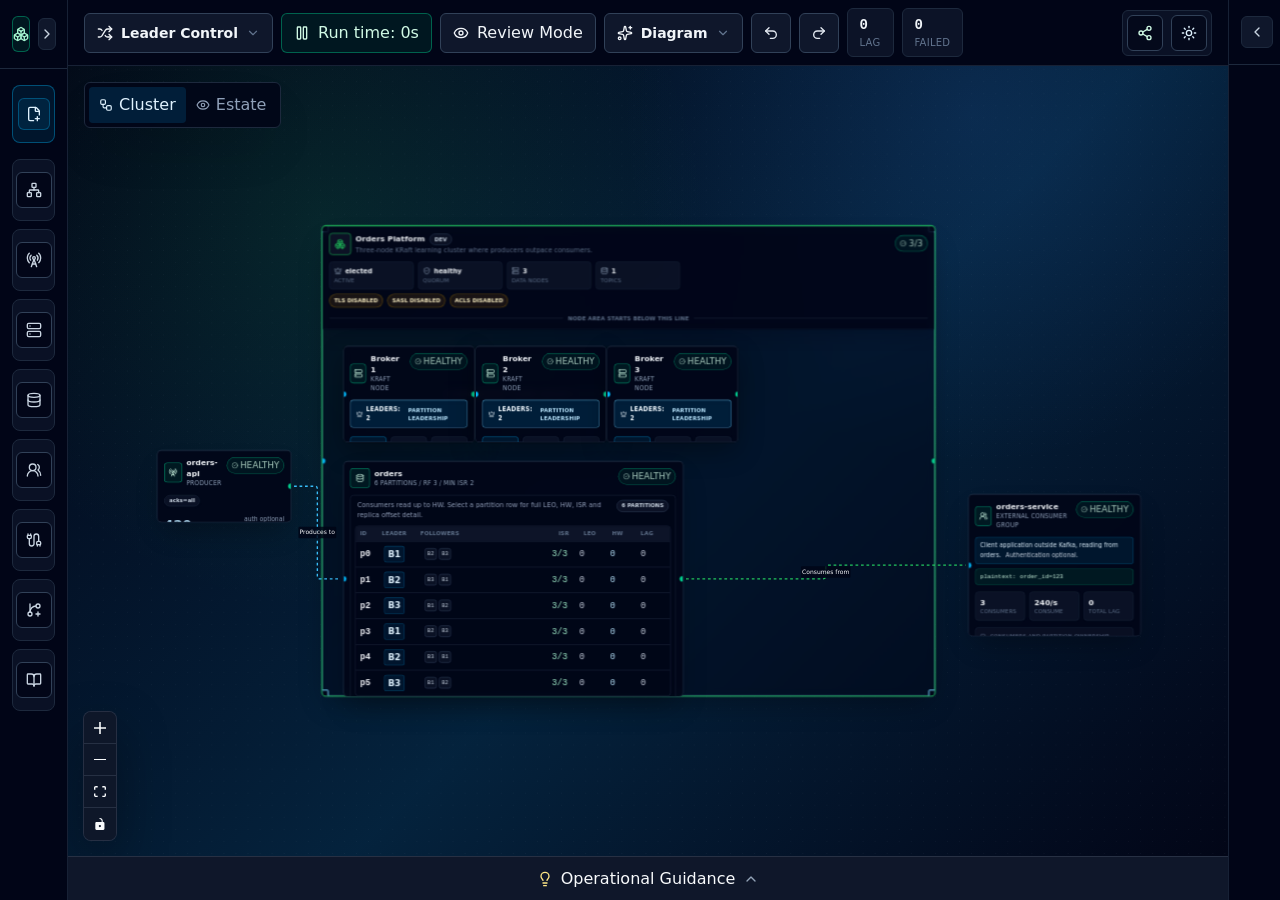
==== commit fd72c94c: "Deploy Kafka Visualiser static build" ====
--- a/index.html
+++ b/index.html
@@ -1 +1 @@
-<!DOCTYPE html><html lang="en"><head><meta charSet="utf-8"/><meta name="viewport" content="width=device-width, initial-scale=1"/><link rel="stylesheet" href="/KafkaVisualiser/_next/static/chunks/0oxwgrr~h12uc.css" data-precedence="next"/><link rel="preload" as="script" fetchPriority="low" href="/KafkaVisualiser/_next/static/chunks/0qlfzpo07sqv_.js"/><script src="/KafkaVisualiser/_next/static/chunks/06krsb8gwb0lc.js" async=""></script><script src="/KafkaVisualiser/_next/static/chunks/06cclqnbyt80n.js" async=""></script><script src="/KafkaVisualiser/_next/static/chunks/turbopack-0r8rz_1f7.ttu.js" async=""></script><script src="/KafkaVisualiser/_next/static/chunks/05333.1pxjryx.js" async=""></script><script src="/KafkaVisualiser/_next/static/chunks/11jjvhjrdtq14.js" async=""></script><title>Kafka Visualiser</title><meta name="description" content="A static Kafka architecture simulator for learning broker, topic, ISR, producer, consumer group, KRaft and estate behaviour."/><meta name="application-name" content="Kafka Visualiser"/><script src="/KafkaVisualiser/_next/static/chunks/03~yq9q893hmn.js" noModule=""></script></head><body><div hidden=""><!--$--><!--/$--></div><main class="app-shell flex min-h-dvh flex-col overflow-auto bg-slate-950 text-slate-100 transition-colors duration-300 lg:h-dvh lg:min-h-[720px] lg:flex-row lg:overflow-hidden"><aside class="flex max-h-[420px] min-h-0 w-full shrink-0 flex-col border-b border-slate-800/80 bg-slate-950/95 transition-all duration-300 lg:max-h-none lg:border-b-0 lg:border-r lg:w-[68px]"><div class="border-b border-slate-800 px-3 py-4"><div class="flex items-center gap-2"><div class="grid h-9 w-9 place-items-center rounded-md border border-emerald-400/40 bg-emerald-500/10"><svg xmlns="http://www.w3.org/2000/svg" width="24" height="24" viewBox="0 0 24 24" fill="none" stroke="currentColor" stroke-width="2" stroke-linecap="round" stroke-linejoin="round" class="lucide lucide-boxes h-4 w-4 text-emerald-200" aria-hidden="true"><path d="M2.97 12.92A2 2 0 0 0 2 14.63v3.24a2 2 0 0 0 .97 1.71l3 1.8a2 2 0 0 0 2.06 0L12 19v-5.5l-5-3-4.03 2.42Z"></path><path d="m7 16.5-4.74-2.85"></path><path d="m7 16.5 5-3"></path><path d="M7 16.5v5.17"></path><path d="M12 13.5V19l3.97 2.38a2 2 0 0 0 2.06 0l3-1.8a2 2 0 0 0 .97-1.71v-3.24a2 2 0 0 0-.97-1.71L17 10.5l-5 3Z"></path><path d="m17 16.5-5-3"></path><path d="m17 16.5 4.74-2.85"></path><path d="M17 16.5v5.17"></path><path d="M7.97 4.42A2 2 0 0 0 7 6.13v4.37l5 3 5-3V6.13a2 2 0 0 0-.97-1.71l-3-1.8a2 2 0 0 0-2.06 0l-3 1.8Z"></path><path d="M12 8 7.26 5.15"></path><path d="m12 8 4.74-2.85"></path><path d="M12 13.5V8"></path></svg></div><button type="button" aria-label="Expand toolbox" class="ml-auto hidden h-8 w-8 cursor-pointer place-items-center rounded-md border border-slate-800 bg-slate-900 text-slate-300 transition-colors hover:border-sky-400/60 hover:text-sky-200 focus:outline-none focus:ring-2 focus:ring-sky-300 lg:grid"><svg xmlns="http://www.w3.org/2000/svg" width="24" height="24" viewBox="0 0 24 24" fill="none" stroke="currentColor" stroke-width="2" stroke-linecap="round" stroke-linejoin="round" class="lucide lucide-chevron-right h-4 w-4" aria-hidden="true"><path d="m9 18 6-6-6-6"></path></svg></button></div></div><div class="flex-1 space-y-4 overflow-auto px-3 py-4"><button type="button" title="Start a completely blank estate" class="inline-flex w-full cursor-pointer items-center gap-2 rounded-lg border border-sky-400/35 bg-sky-500/10 px-3 py-3 text-sm font-semibold text-sky-100 transition-colors hover:border-sky-300/70 hover:bg-sky-500/15 focus:outline-none focus:ring-2 focus:ring-sky-300 justify-center lg:px-2"><span class="grid h-8 w-8 shrink-0 place-items-center rounded-md border border-sky-400/30 bg-sky-500/10"><svg xmlns="http://www.w3.org/2000/svg" width="24" height="24" viewBox="0 0 24 24" fill="none" stroke="currentColor" stroke-width="2" stroke-linecap="round" stroke-linejoin="round" class="lucide lucide-file-plus-corner h-4 w-4" aria-hidden="true"><path d="M11.35 22H6a2 2 0 0 1-2-2V4a2 2 0 0 1 2-2h8a2.4 2.4 0 0 1 1.706.706l3.588 3.588A2.4 2.4 0 0 1 20 8v5.35"></path><path d="M14 2v5a1 1 0 0 0 1 1h5"></path><path d="M14 19h6"></path><path d="M17 16v6"></path></svg></span></button><section><div role="list" class="grid grid-cols-1 gap-2 sm:grid-cols-2 lg:block lg:space-y-2"><div role="listitem" draggable="true" title="Drag Cluster onto the canvas" aria-label="Drag Cluster onto the canvas" class="group flex w-full cursor-grab items-center gap-3 rounded-lg border border-slate-800 bg-slate-900/70 px-3 py-3 text-left transition-colors duration-200 hover:border-sky-400/50 hover:bg-slate-900 focus:outline-none focus:ring-2 focus:ring-sky-300 active:cursor-grabbing justify-center lg:px-2"><span class="grid h-9 w-9 shrink-0 place-items-center rounded-md border border-slate-700 bg-slate-950 text-slate-300 transition-colors group-hover:border-sky-400/50 group-hover:text-sky-200"><svg xmlns="http://www.w3.org/2000/svg" width="24" height="24" viewBox="0 0 24 24" fill="none" stroke="currentColor" stroke-width="2" stroke-linecap="round" stroke-linejoin="round" class="lucide lucide-network h-4 w-4" aria-hidden="true"><rect x="16" y="16" width="6" height="6" rx="1"></rect><rect x="2" y="16" width="6" height="6" rx="1"></rect><rect x="9" y="2" width="6" height="6" rx="1"></rect><path d="M5 16v-3a1 1 0 0 1 1-1h12a1 1 0 0 1 1 1v3"></path><path d="M12 12V8"></path></svg></span></div><div role="listitem" draggable="true" title="Drag Producer onto the canvas" aria-label="Drag Producer onto the canvas" class="group flex w-full cursor-grab items-center gap-3 rounded-lg border border-slate-800 bg-slate-900/70 px-3 py-3 text-left transition-colors duration-200 hover:border-sky-400/50 hover:bg-slate-900 focus:outline-none focus:ring-2 focus:ring-sky-300 active:cursor-grabbing justify-center lg:px-2"><span class="grid h-9 w-9 shrink-0 place-items-center rounded-md border border-slate-700 bg-slate-950 text-slate-300 transition-colors group-hover:border-sky-400/50 group-hover:text-sky-200"><svg xmlns="http://www.w3.org/2000/svg" width="24" height="24" viewBox="0 0 24 24" fill="none" stroke="currentColor" stroke-width="2" stroke-linecap="round" stroke-linejoin="round" class="lucide lucide-radio-tower h-4 w-4" aria-hidden="true"><path d="M4.9 16.1C1 12.2 1 5.8 4.9 1.9"></path><path d="M7.8 4.7a6.14 6.14 0 0 0-.8 7.5"></path><circle cx="12" cy="9" r="2"></circle><path d="M16.2 4.8c2 2 2.26 5.11.8 7.47"></path><path d="M19.1 1.9a9.96 9.96 0 0 1 0 14.1"></path><path d="M9.5 18h5"></path><path d="m8 22 4-11 4 11"></path></svg></span></div><div role="listitem" draggable="true" title="Drag KRaft Node onto the canvas" aria-label="Drag KRaft Node onto the canvas" class="group flex w-full cursor-grab items-center gap-3 rounded-lg border border-slate-800 bg-slate-900/70 px-3 py-3 text-left transition-colors duration-200 hover:border-sky-400/50 hover:bg-slate-900 focus:outline-none focus:ring-2 focus:ring-sky-300 active:cursor-grabbing justify-center lg:px-2"><span class="grid h-9 w-9 shrink-0 place-items-center rounded-md border border-slate-700 bg-slate-950 text-slate-300 transition-colors group-hover:border-sky-400/50 group-hover:text-sky-200"><svg xmlns="http://www.w3.org/2000/svg" width="24" height="24" viewBox="0 0 24 24" fill="none" stroke="currentColor" stroke-width="2" stroke-linecap="round" stroke-linejoin="round" class="lucide lucide-server h-4 w-4" aria-hidden="true"><rect width="20" height="8" x="2" y="2" rx="2" ry="2"></rect><rect width="20" height="8" x="2" y="14" rx="2" ry="2"></rect><line x1="6" x2="6.01" y1="6" y2="6"></line><line x1="6" x2="6.01" y1="18" y2="18"></line></svg></span></div><div role="listitem" draggable="true" title="Drag Topic onto the canvas" aria-label="Drag Topic onto the canvas" class="group flex w-full cursor-grab items-center gap-3 rounded-lg border border-slate-800 bg-slate-900/70 px-3 py-3 text-left transition-colors duration-200 hover:border-sky-400/50 hover:bg-slate-900 focus:outline-none focus:ring-2 focus:ring-sky-300 active:cursor-grabbing justify-center lg:px-2"><span class="grid h-9 w-9 shrink-0 place-items-center rounded-md border border-slate-700 bg-slate-950 text-slate-300 transition-colors group-hover:border-sky-400/50 group-hover:text-sky-200"><svg xmlns="http://www.w3.org/2000/svg" width="24" height="24" viewBox="0 0 24 24" fill="none" stroke="currentColor" stroke-width="2" stroke-linecap="round" stroke-linejoin="round" class="lucide lucide-database h-4 w-4" aria-hidden="true"><ellipse cx="12" cy="5" rx="9" ry="3"></ellipse><path d="M3 5V19A9 3 0 0 0 21 19V5"></path><path d="M3 12A9 3 0 0 0 21 12"></path></svg></span></div><div role="listitem" draggable="true" title="Drag Consumer Group onto the canvas" aria-label="Drag Consumer Group onto the canvas" class="group flex w-full cursor-grab items-center gap-3 rounded-lg border border-slate-800 bg-slate-900/70 px-3 py-3 text-left transition-colors duration-200 hover:border-sky-400/50 hover:bg-slate-900 focus:outline-none focus:ring-2 focus:ring-sky-300 active:cursor-grabbing justify-center lg:px-2"><span class="grid h-9 w-9 shrink-0 place-items-center rounded-md border border-slate-700 bg-slate-950 text-slate-300 transition-colors group-hover:border-sky-400/50 group-hover:text-sky-200"><svg xmlns="http://www.w3.org/2000/svg" width="24" height="24" viewBox="0 0 24 24" fill="none" stroke="currentColor" stroke-width="2" stroke-linecap="round" stroke-linejoin="round" class="lucide lucide-users-round h-4 w-4" aria-hidden="true"><path d="M18 21a8 8 0 0 0-16 0"></path><circle cx="10" cy="8" r="5"></circle><path d="M22 20c0-3.37-2-6.5-4-8a5 5 0 0 0-.45-8.3"></path></svg></span></div><div role="listitem" draggable="true" title="Drag Kafka Connect onto the canvas" aria-label="Drag Kafka Connect onto the canvas" class="group flex w-full cursor-grab items-center gap-3 rounded-lg border border-slate-800 bg-slate-900/70 px-3 py-3 text-left transition-colors duration-200 hover:border-sky-400/50 hover:bg-slate-900 focus:outline-none focus:ring-2 focus:ring-sky-300 active:cursor-grabbing justify-center lg:px-2"><span class="grid h-9 w-9 shrink-0 place-items-center rounded-md border border-slate-700 bg-slate-950 text-slate-300 transition-colors group-hover:border-sky-400/50 group-hover:text-sky-200"><svg xmlns="http://www.w3.org/2000/svg" width="24" height="24" viewBox="0 0 24 24" fill="none" stroke="currentColor" stroke-width="2" stroke-linecap="round" stroke-linejoin="round" class="lucide lucide-cable h-4 w-4" aria-hidden="true"><path d="M17 19a1 1 0 0 1-1-1v-2a2 2 0 0 1 2-2h2a2 2 0 0 1 2 2v2a1 1 0 0 1-1 1z"></path><path d="M17 21v-2"></path><path d="M19 14V6.5a1 1 0 0 0-7 0v11a1 1 0 0 1-7 0V10"></path><path d="M21 21v-2"></path><path d="M3 5V3"></path><path d="M4 10a2 2 0 0 1-2-2V6a1 1 0 0 1 1-1h4a1 1 0 0 1 1 1v2a2 2 0 0 1-2 2z"></path><path d="M7 5V3"></path></svg></span></div><div role="listitem" draggable="true" title="Drag MirrorMaker 2 onto the canvas" aria-label="Drag MirrorMaker 2 onto the canvas" class="group flex w-full cursor-grab items-center gap-3 rounded-lg border border-slate-800 bg-slate-900/70 px-3 py-3 text-left transition-colors duration-200 hover:border-sky-400/50 hover:bg-slate-900 focus:outline-none focus:ring-2 focus:ring-sky-300 active:cursor-grabbing justify-center lg:px-2"><span class="grid h-9 w-9 shrink-0 place-items-center rounded-md border border-slate-700 bg-slate-950 text-slate-300 transition-colors group-hover:border-sky-400/50 group-hover:text-sky-200"><svg xmlns="http://www.w3.org/2000/svg" width="24" height="24" viewBox="0 0 24 24" fill="none" stroke="currentColor" stroke-width="2" stroke-linecap="round" stroke-linejoin="round" class="lucide lucide-git-branch-plus h-4 w-4" aria-hidden="true"><path d="M6 3v12"></path><path d="M18 9a3 3 0 1 0 0-6 3 3 0 0 0 0 6z"></path><path d="M6 21a3 3 0 1 0 0-6 3 3 0 0 0 0 6z"></path><path d="M15 6a9 9 0 0 0-9 9"></path><path d="M18 15v6"></path><path d="M21 18h-6"></path></svg></span></div><div role="listitem" draggable="true" title="Drag Schema Registry onto the canvas" aria-label="Drag Schema Registry onto the canvas" class="group flex w-full cursor-grab items-center gap-3 rounded-lg border border-slate-800 bg-slate-900/70 px-3 py-3 text-left transition-colors duration-200 hover:border-sky-400/50 hover:bg-slate-900 focus:outline-none focus:ring-2 focus:ring-sky-300 active:cursor-grabbing justify-center lg:px-2"><span class="grid h-9 w-9 shrink-0 place-items-center rounded-md border border-slate-700 bg-slate-950 text-slate-300 transition-colors group-hover:border-sky-400/50 group-hover:text-sky-200"><svg xmlns="http://www.w3.org/2000/svg" width="24" height="24" viewBox="0 0 24 24" fill="none" stroke="currentColor" stroke-width="2" stroke-linecap="round" stroke-linejoin="round" class="lucide lucide-book-open h-4 w-4" aria-hidden="true"><path d="M12 7v14"></path><path d="M3 18a1 1 0 0 1-1-1V4a1 1 0 0 1 1-1h5a4 4 0 0 1 4 4 4 4 0 0 1 4-4h5a1 1 0 0 1 1 1v13a1 1 0 0 1-1 1h-6a3 3 0 0 0-3 3 3 3 0 0 0-3-3z"></path></svg></span></div></div></section></div></aside><section class="flex min-h-[760px] min-w-0 flex-1 flex-col lg:min-h-0"><header class="flex min-h-[60px] shrink-0 flex-wrap items-center gap-3 border-b border-slate-800/80 bg-slate-950/95 px-3 py-2 transition-colors lg:flex-nowrap lg:px-4"><div class="flex min-w-0 flex-1 flex-wrap items-center gap-2"><details class="group relative"><summary title="Partition leadership controls. These actions affect which broker leads topic partitions." class="inline-flex h-10 cursor-pointer list-none items-center gap-2 rounded-md border border-slate-700 bg-slate-900 px-3 text-sm font-semibold text-slate-100 transition-colors hover:border-emerald-400/60 hover:bg-slate-800 focus:outline-none focus:ring-2 focus:ring-emerald-300"><svg xmlns="http://www.w3.org/2000/svg" width="24" height="24" viewBox="0 0 24 24" fill="none" stroke="currentColor" stroke-width="2" stroke-linecap="round" stroke-linejoin="round" class="lucide lucide-shuffle h-4 w-4" aria-hidden="true"><path d="m18 14 4 4-4 4"></path><path d="m18 2 4 4-4 4"></path><path d="M2 18h1.973a4 4 0 0 0 3.3-1.7l5.454-8.6a4 4 0 0 1 3.3-1.7H22"></path><path d="M2 6h1.972a4 4 0 0 1 3.6 2.2"></path><path d="M22 18h-6.041a4 4 0 0 1-3.3-1.8l-.359-.45"></path></svg>Leader Control<svg xmlns="http://www.w3.org/2000/svg" width="24" height="24" viewBox="0 0 24 24" fill="none" stroke="currentColor" stroke-width="2" stroke-linecap="round" stroke-linejoin="round" class="lucide lucide-chevron-down h-3.5 w-3.5 text-slate-500 transition-transform group-open:rotate-180" aria-hidden="true"><path d="m6 9 6 6 6-6"></path></svg></summary><div class="absolute left-0 z-30 mt-2 w-64 rounded-md border border-slate-800 bg-slate-950/98 p-2 text-slate-100 shadow-2xl shadow-black/30 backdrop-blur"><div class="px-2 pb-2 text-xs leading-relaxed text-slate-500">Affects partition leadership, ISR movement and leader election behaviour.</div><button type="button" class="flex w-full cursor-pointer items-center gap-2 rounded px-2 py-2 text-left text-sm text-slate-200 transition-colors hover:bg-slate-900 disabled:cursor-not-allowed disabled:opacity-45"><svg xmlns="http://www.w3.org/2000/svg" width="24" height="24" viewBox="0 0 24 24" fill="none" stroke="currentColor" stroke-width="2" stroke-linecap="round" stroke-linejoin="round" class="lucide lucide-rotate-ccw h-4 w-4 text-slate-500" aria-hidden="true"><path d="M3 12a9 9 0 1 0 9-9 9.75 9.75 0 0 0-6.74 2.74L3 8"></path><path d="M3 3v5h5"></path></svg>Rebalance leaders</button><button type="button" class="flex w-full cursor-pointer items-center gap-2 rounded px-2 py-2 text-left text-sm text-slate-200 transition-colors hover:bg-slate-900 disabled:cursor-not-allowed disabled:opacity-45"><svg xmlns="http://www.w3.org/2000/svg" width="24" height="24" viewBox="0 0 24 24" fill="none" stroke="currentColor" stroke-width="2" stroke-linecap="round" stroke-linejoin="round" class="lucide lucide-server-crash h-4 w-4 text-slate-500" aria-hidden="true"><path d="M6 10H4a2 2 0 0 1-2-2V4a2 2 0 0 1 2-2h16a2 2 0 0 1 2 2v4a2 2 0 0 1-2 2h-2"></path><path d="M6 14H4a2 2 0 0 0-2 2v4a2 2 0 0 0 2 2h16a2 2 0 0 0 2-2v-4a2 2 0 0 0-2-2h-2"></path><path d="M6 6h.01"></path><path d="M6 18h.01"></path><path d="m13 6-4 6h6l-4 6"></path></svg>Fail current leader</button><button type="button" disabled="" class="flex w-full cursor-pointer items-center gap-2 rounded px-2 py-2 text-left text-sm text-slate-200 transition-colors hover:bg-slate-900 disabled:cursor-not-allowed disabled:opacity-45"><svg xmlns="http://www.w3.org/2000/svg" width="24" height="24" viewBox="0 0 24 24" fill="none" stroke="currentColor" stroke-width="2" stroke-linecap="round" stroke-linejoin="round" class="lucide lucide-circle-check h-4 w-4 text-slate-500" aria-hidden="true"><circle cx="12" cy="12" r="10"></circle><path d="m9 12 2 2 4-4"></path></svg>Restore leader</button><button type="button" class="flex w-full cursor-pointer items-center gap-2 rounded px-2 py-2 text-left text-sm text-slate-200 transition-colors hover:bg-slate-900 disabled:cursor-not-allowed disabled:opacity-45"><svg xmlns="http://www.w3.org/2000/svg" width="24" height="24" viewBox="0 0 24 24" fill="none" stroke="currentColor" stroke-width="2" stroke-linecap="round" stroke-linejoin="round" class="lucide lucide-shuffle h-4 w-4 text-slate-500" aria-hidden="true"><path d="m18 14 4 4-4 4"></path><path d="m18 2 4 4-4 4"></path><path d="M2 18h1.973a4 4 0 0 0 3.3-1.7l5.454-8.6a4 4 0 0 1 3.3-1.7H22"></path><path d="M2 6h1.972a4 4 0 0 1 3.6 2.2"></path><path d="M22 18h-6.041a4 4 0 0 1-3.3-1.8l-.359-.45"></path></svg>Elect leader</button></div></details><button type="button" title="Click to pause simulation" class="inline-flex h-10 cursor-pointer items-center gap-2 rounded-md border px-3 text-sm font-semibold transition-colors focus:outline-none focus:ring-2 focus:ring-sky-300 border-emerald-400/40 bg-emerald-500/10 text-emerald-100 hover:border-emerald-300/70"><svg xmlns="http://www.w3.org/2000/svg" width="24" height="24" viewBox="0 0 24 24" fill="none" stroke="currentColor" stroke-width="2" stroke-linecap="round" stroke-linejoin="round" class="lucide lucide-pause h-4 w-4" aria-hidden="true"><rect x="14" y="3" width="5" height="18" rx="1"></rect><rect x="5" y="3" width="5" height="18" rx="1"></rect></svg>Run time: <!-- -->0<!-- -->s</button><button type="button" title="Open a clean architecture review view" class="inline-flex h-10 cursor-pointer items-center gap-2 rounded-md border border-slate-700 bg-slate-900 px-3 text-sm font-semibold text-slate-100 transition-colors hover:border-sky-400/60 hover:bg-slate-800 focus:outline-none focus:ring-2 focus:ring-sky-300"><svg xmlns="http://www.w3.org/2000/svg" width="24" height="24" viewBox="0 0 24 24" fill="none" stroke="currentColor" stroke-width="2" stroke-linecap="round" stroke-linejoin="round" class="lucide lucide-eye h-4 w-4" aria-hidden="true"><path d="M2.062 12.348a1 1 0 0 1 0-.696 10.75 10.75 0 0 1 19.876 0 1 1 0 0 1 0 .696 10.75 10.75 0 0 1-19.876 0"></path><circle cx="12" cy="12" r="3"></circle></svg>Review Mode</button><details class="group relative"><summary title="Arrange the current architecture diagram." class="inline-flex h-10 cursor-pointer list-none items-center gap-2 rounded-md border border-slate-700 bg-slate-900 px-3 text-sm font-semibold text-slate-100 transition-colors hover:border-sky-400/60 hover:bg-slate-800 focus:outline-none focus:ring-2 focus:ring-sky-300"><svg xmlns="http://www.w3.org/2000/svg" width="24" height="24" viewBox="0 0 24 24" fill="none" stroke="currentColor" stroke-width="2" stroke-linecap="round" stroke-linejoin="round" class="lucide lucide-sparkles h-4 w-4" aria-hidden="true"><path d="M11.017 2.814a1 1 0 0 1 1.966 0l1.051 5.558a2 2 0 0 0 1.594 1.594l5.558 1.051a1 1 0 0 1 0 1.966l-5.558 1.051a2 2 0 0 0-1.594 1.594l-1.051 5.558a1 1 0 0 1-1.966 0l-1.051-5.558a2 2 0 0 0-1.594-1.594l-5.558-1.051a1 1 0 0 1 0-1.966l5.558-1.051a2 2 0 0 0 1.594-1.594z"></path><path d="M20 2v4"></path><path d="M22 4h-4"></path><circle cx="4" cy="20" r="2"></circle></svg>Diagram<svg xmlns="http://www.w3.org/2000/svg" width="24" height="24" viewBox="0 0 24 24" fill="none" stroke="currentColor" stroke-width="2" stroke-linecap="round" stroke-linejoin="round" class="lucide lucide-chevron-down h-3.5 w-3.5 text-slate-500 transition-transform group-open:rotate-180" aria-hidden="true"><path d="m6 9 6 6 6-6"></path></svg></summary><div class="absolute left-0 z-30 mt-2 w-64 rounded-md border border-slate-800 bg-slate-950/98 p-2 text-slate-100 shadow-2xl shadow-black/30 backdrop-blur"><div class="px-2 pb-2 text-xs leading-relaxed text-slate-500">Tidy the architecture for clearer review.</div><button type="button" class="flex w-full cursor-pointer items-center gap-2 rounded px-2 py-2 text-left text-sm text-slate-200 transition-colors hover:bg-slate-900 disabled:cursor-not-allowed disabled:opacity-45"><svg xmlns="http://www.w3.org/2000/svg" width="24" height="24" viewBox="0 0 24 24" fill="none" stroke="currentColor" stroke-width="2" stroke-linecap="round" stroke-linejoin="round" class="lucide lucide-sparkles h-4 w-4 text-slate-500" aria-hidden="true"><path d="M11.017 2.814a1 1 0 0 1 1.966 0l1.051 5.558a2 2 0 0 0 1.594 1.594l5.558 1.051a1 1 0 0 1 0 1.966l-5.558 1.051a2 2 0 0 0-1.594 1.594l-1.051 5.558a1 1 0 0 1-1.966 0l-1.051-5.558a2 2 0 0 0-1.594-1.594l-5.558-1.051a1 1 0 0 1 0-1.966l5.558-1.051a2 2 0 0 0 1.594-1.594z"></path><path d="M20 2v4"></path><path d="M22 4h-4"></path><circle cx="4" cy="20" r="2"></circle></svg>Auto-arrange estate</button><button type="button" class="flex w-full cursor-pointer items-center gap-2 rounded px-2 py-2 text-left text-sm text-slate-200 transition-colors hover:bg-slate-900 disabled:cursor-not-allowed disabled:opacity-45"><svg xmlns="http://www.w3.org/2000/svg" width="24" height="24" viewBox="0 0 24 24" fill="none" stroke="currentColor" stroke-width="2" stroke-linecap="round" stroke-linejoin="round" class="lucide lucide-shuffle h-4 w-4 text-slate-500" aria-hidden="true"><path d="m18 14 4 4-4 4"></path><path d="m18 2 4 4-4 4"></path><path d="M2 18h1.973a4 4 0 0 0 3.3-1.7l5.454-8.6a4 4 0 0 1 3.3-1.7H22"></path><path d="M2 6h1.972a4 4 0 0 1 3.6 2.2"></path><path d="M22 18h-6.041a4 4 0 0 1-3.3-1.8l-.359-.45"></path></svg>Tidy selected cluster</button><button type="button" class="flex w-full cursor-pointer items-center gap-2 rounded px-2 py-2 text-left text-sm text-slate-200 transition-colors hover:bg-slate-900 disabled:cursor-not-allowed disabled:opacity-45"><svg xmlns="http://www.w3.org/2000/svg" width="24" height="24" viewBox="0 0 24 24" fill="none" stroke="currentColor" stroke-width="2" stroke-linecap="round" stroke-linejoin="round" class="lucide lucide-text-align-center h-4 w-4 text-slate-500" aria-hidden="true"><path d="M21 5H3"></path><path d="M17 12H7"></path><path d="M19 19H5"></path></svg>Align selected centres</button><button type="button" class="flex w-full cursor-pointer items-center gap-2 rounded px-2 py-2 text-left text-sm text-slate-200 transition-colors hover:bg-slate-900 disabled:cursor-not-allowed disabled:opacity-45"><svg xmlns="http://www.w3.org/2000/svg" width="24" height="24" viewBox="0 0 24 24" fill="none" stroke="currentColor" stroke-width="2" stroke-linecap="round" stroke-linejoin="round" class="lucide lucide-align-horizontal-justify-center h-4 w-4 text-slate-500" aria-hidden="true"><rect width="6" height="14" x="2" y="5" rx="2"></rect><rect width="6" height="10" x="16" y="7" rx="2"></rect><path d="M12 2v20"></path></svg>Distribute selected horizontally</button><button type="button" class="flex w-full cursor-pointer items-center gap-2 rounded px-2 py-2 text-left text-sm text-slate-200 transition-colors hover:bg-slate-900 disabled:cursor-not-allowed disabled:opacity-45"><svg xmlns="http://www.w3.org/2000/svg" width="24" height="24" viewBox="0 0 24 24" fill="none" stroke="currentColor" stroke-width="2" stroke-linecap="round" stroke-linejoin="round" class="lucide lucide-grid2x2 lucide-grid-2x2 h-4 w-4 text-slate-500" aria-hidden="true"><path d="M12 3v18"></path><path d="M3 12h18"></path><rect x="3" y="3" width="18" height="18" rx="2"></rect></svg>Enable snap grid</button></div></details><button type="button" title="Undo" class="grid h-10 w-10 cursor-pointer place-items-center rounded-md border border-slate-700 bg-slate-900 text-slate-200 transition-colors hover:border-sky-400/60 hover:text-sky-100 focus:outline-none focus:ring-2 focus:ring-sky-300"><svg xmlns="http://www.w3.org/2000/svg" width="24" height="24" viewBox="0 0 24 24" fill="none" stroke="currentColor" stroke-width="2" stroke-linecap="round" stroke-linejoin="round" class="lucide lucide-undo2 lucide-undo-2 h-4 w-4" aria-hidden="true"><path d="M9 14 4 9l5-5"></path><path d="M4 9h10.5a5.5 5.5 0 0 1 5.5 5.5a5.5 5.5 0 0 1-5.5 5.5H11"></path></svg></button><button type="button" title="Redo" class="grid h-10 w-10 cursor-pointer place-items-center rounded-md border border-slate-700 bg-slate-900 text-slate-200 transition-colors hover:border-sky-400/60 hover:text-sky-100 focus:outline-none focus:ring-2 focus:ring-sky-300"><svg xmlns="http://www.w3.org/2000/svg" width="24" height="24" viewBox="0 0 24 24" fill="none" stroke="currentColor" stroke-width="2" stroke-linecap="round" stroke-linejoin="round" class="lucide lucide-redo2 lucide-redo-2 h-4 w-4" aria-hidden="true"><path d="m15 14 5-5-5-5"></path><path d="M20 9H9.5A5.5 5.5 0 0 0 4 14.5A5.5 5.5 0 0 0 9.5 20H13"></path></svg></button><div class="rounded-md border border-slate-800 bg-slate-900/80 px-3 py-1.5" title="Total consumer lag across all consumer groups."><div class="font-mono text-sm font-semibold text-slate-100">0</div><div class="text-[10px] uppercase tracking-wide text-slate-500">lag</div></div><div class="rounded-md border border-slate-800 bg-slate-900/80 px-3 py-1.5" title="Broker-capable nodes currently marked as failed."><div class="font-mono text-sm font-semibold text-slate-100">0</div><div class="text-[10px] uppercase tracking-wide text-slate-500">failed</div></div></div><div class="ml-auto flex shrink-0 items-center gap-2 rounded-md border border-slate-800 bg-slate-900/70 p-1"><button type="button" aria-label="Share design" title="Share design" class="grid h-9 w-9 cursor-pointer place-items-center rounded-md border border-slate-700 bg-slate-950/70 transition-colors focus:outline-none focus:ring-2 text-emerald-100 hover:border-emerald-300/80 hover:bg-emerald-500/15 focus:ring-emerald-300"><svg xmlns="http://www.w3.org/2000/svg" width="24" height="24" viewBox="0 0 24 24" fill="none" stroke="currentColor" stroke-width="2" stroke-linecap="round" stroke-linejoin="round" class="lucide lucide-share2 lucide-share-2 h-4 w-4" aria-hidden="true"><circle cx="18" cy="5" r="3"></circle><circle cx="6" cy="12" r="3"></circle><circle cx="18" cy="19" r="3"></circle><line x1="8.59" x2="15.42" y1="13.51" y2="17.49"></line><line x1="15.41" x2="8.59" y1="6.51" y2="10.49"></line></svg></button><button type="button" aria-label="Toggle light/dark mode" title="Switch to light mode" class="grid h-9 w-9 cursor-pointer place-items-center rounded-md border border-slate-700 bg-slate-950/70 transition-colors focus:outline-none focus:ring-2 text-sky-100 hover:border-sky-300/80 hover:bg-sky-500/15 focus:ring-sky-300"><svg xmlns="http://www.w3.org/2000/svg" width="24" height="24" viewBox="0 0 24 24" fill="none" stroke="currentColor" stroke-width="2" stroke-linecap="round" stroke-linejoin="round" class="lucide lucide-sun h-4 w-4" aria-hidden="true"><circle cx="12" cy="12" r="4"></circle><path d="M12 2v2"></path><path d="M12 20v2"></path><path d="m4.93 4.93 1.41 1.41"></path><path d="m17.66 17.66 1.41 1.41"></path><path d="M2 12h2"></path><path d="M20 12h2"></path><path d="m6.34 17.66-1.41 1.41"></path><path d="m19.07 4.93-1.41 1.41"></path></svg></button></div></header><div class="relative min-h-0 flex-1"><div class="relative h-[760px] min-h-[560px] overflow-hidden lg:h-full lg:min-h-0"><div class="pointer-events-auto absolute left-4 top-4 z-10 inline-flex rounded-md border border-slate-800 bg-slate-950/90 p-1 shadow-2xl shadow-black/20 backdrop-blur"><button type="button" class="inline-flex cursor-pointer items-center gap-1.5 rounded px-2.5 py-1.5 text-xs font-semibold transition-colors focus:outline-none focus:ring-2 focus:ring-sky-300 bg-sky-500/15 text-sky-100"><svg xmlns="http://www.w3.org/2000/svg" width="24" height="24" viewBox="0 0 24 24" fill="none" stroke="currentColor" stroke-width="2" stroke-linecap="round" stroke-linejoin="round" class="lucide lucide-workflow h-3.5 w-3.5" aria-hidden="true"><rect width="8" height="8" x="3" y="3" rx="2"></rect><path d="M7 11v4a2 2 0 0 0 2 2h4"></path><rect width="8" height="8" x="13" y="13" rx="2"></rect></svg>Cluster</button><button type="button" class="inline-flex cursor-pointer items-center gap-1.5 rounded px-2.5 py-1.5 text-xs font-semibold transition-colors focus:outline-none focus:ring-2 focus:ring-sky-300 text-slate-400 hover:text-slate-100"><svg xmlns="http://www.w3.org/2000/svg" width="24" height="24" viewBox="0 0 24 24" fill="none" stroke="currentColor" stroke-width="2" stroke-linecap="round" stroke-linejoin="round" class="lucide lucide-eye h-3.5 w-3.5" aria-hidden="true"><path d="M2.062 12.348a1 1 0 0 1 0-.696 10.75 10.75 0 0 1 19.876 0 1 1 0 0 1 0 .696 10.75 10.75 0 0 1-19.876 0"></path><circle cx="12" cy="12" r="3"></circle></svg>Estate</button></div><div data-testid="rf__wrapper" style="width:100%;height:100%;overflow:hidden;position:relative;z-index:0" class="react-flow light" role="application"><div class="react-flow__renderer" style="position:absolute;width:100%;height:100%;top:0;left:0"><div class="react-flow__pane draggable" style="position:absolute;width:100%;height:100%;top:0;left:0"><div class="react-flow__viewport xyflow__viewport react-flow__container" style="transform:translate(0px,0px) scale(1)"><div class="react-flow__edges"></div><div class="react-flow__edgelabel-renderer"></div><div class="react-flow__nodes" style="position:absolute;width:100%;height:100%;top:0;left:0"></div><div class="react-flow__viewport-portal"></div></div></div></div><svg class="react-flow__background" style="position:absolute;width:100%;height:100%;top:0;left:0;--xy-background-pattern-color-props:rgba(148,163,184,.18)" data-testid="rf__background"><pattern id="pattern-1" x="0" y="0" width="22" height="22" patternUnits="userSpaceOnUse" patternTransform="translate(-12,-12)"><circle cx="0.6" cy="0.6" r="0.6" class="react-flow__background-pattern dots"></circle></pattern><rect x="0" y="0" width="100%" height="100%" fill="url(#pattern-1)"></rect></svg><div class="react-flow__panel react-flow__controls vertical bottom left" data-testid="rf__controls" aria-label="Control Panel"><button type="button" class="react-flow__controls-button react-flow__controls-zoomin" title="Zoom In" aria-label="Zoom In"><svg xmlns="http://www.w3.org/2000/svg" viewBox="0 0 32 32"><path d="M32 18.133H18.133V32h-4.266V18.133H0v-4.266h13.867V0h4.266v13.867H32z"></path></svg></button><button type="button" class="react-flow__controls-button react-flow__controls-zoomout" title="Zoom Out" aria-label="Zoom Out"><svg xmlns="http://www.w3.org/2000/svg" viewBox="0 0 32 5"><path d="M0 0h32v4.2H0z"></path></svg></button><button type="button" class="react-flow__controls-button react-flow__controls-fitview" title="Fit View" aria-label="Fit View"><svg xmlns="http://www.w3.org/2000/svg" viewBox="0 0 32 30"><path d="M3.692 4.63c0-.53.4-.938.939-.938h5.215V0H4.708C2.13 0 0 2.054 0 4.63v5.216h3.692V4.631zM27.354 0h-5.2v3.692h5.17c.53 0 .984.4.984.939v5.215H32V4.631A4.624 4.624 0 0027.354 0zm.954 24.83c0 .532-.4.94-.939.94h-5.215v3.768h5.215c2.577 0 4.631-2.13 4.631-4.707v-5.139h-3.692v5.139zm-23.677.94c-.531 0-.939-.4-.939-.94v-5.138H0v5.139c0 2.577 2.13 4.707 4.708 4.707h5.138V25.77H4.631z"></path></svg></button><button type="button" class="react-flow__controls-button react-flow__controls-interactive" title="Toggle Interactivity" aria-label="Toggle Interactivity"><svg xmlns="http://www.w3.org/2000/svg" viewBox="0 0 25 32"><path d="M21.333 10.667H19.81V7.619C19.81 3.429 16.38 0 12.19 0c-4.114 1.828-1.37 2.133.305 2.438 1.676.305 4.42 2.59 4.42 5.181v3.048H3.047A3.056 3.056 0 000 13.714v15.238A3.056 3.056 0 003.048 32h18.285a3.056 3.056 0 003.048-3.048V13.714a3.056 3.056 0 00-3.048-3.047zM12.19 24.533a3.056 3.056 0 01-3.047-3.047 3.056 3.056 0 013.047-3.048 3.056 3.056 0 013.048 3.048 3.056 3.056 0 01-3.048 3.047z"></path></svg></button></div><div id="react-flow__node-desc-1" style="display:none">Press enter or space to select a node. You can then use the arrow keys to move the node around. Press delete to remove it and escape to cancel.</div><div id="react-flow__edge-desc-1" style="display:none">Press enter or space to select an edge. You can then press delete to remove it or escape to cancel.</div><div id="react-flow__aria-live-1" aria-live="assertive" aria-atomic="true" style="position:absolute;width:1px;height:1px;margin:-1px;border:0;padding:0;overflow:hidden;clip:rect(0px, 0px, 0px, 0px);clip-path:inset(100%)"></div></div></div></div><button type="button" class="flex h-11 shrink-0 cursor-pointer items-center justify-center gap-2 border-t border-[var(--border)] bg-[var(--panel)] px-4 text-sm font-semibold text-[var(--text)] transition-colors duration-200 hover:bg-sky-500/10 focus-visible:outline-none focus-visible:ring-2 focus-visible:ring-sky-300"><svg xmlns="http://www.w3.org/2000/svg" width="24" height="24" viewBox="0 0 24 24" fill="none" stroke="currentColor" stroke-width="2" stroke-linecap="round" stroke-linejoin="round" class="lucide lucide-lightbulb h-4 w-4 text-amber-200" aria-hidden="true"><path d="M15 14c.2-1 .7-1.7 1.5-2.5 1-.9 1.5-2.2 1.5-3.5A6 6 0 0 0 6 8c0 1 .2 2.2 1.5 3.5.7.7 1.3 1.5 1.5 2.5"></path><path d="M9 18h6"></path><path d="M10 22h4"></path></svg>Operational Guidance<svg xmlns="http://www.w3.org/2000/svg" width="24" height="24" viewBox="0 0 24 24" fill="none" stroke="currentColor" stroke-width="2" stroke-linecap="round" stroke-linejoin="round" class="lucide lucide-chevron-down h-4 w-4 rotate-180 text-[var(--muted)]" aria-hidden="true"><path d="m6 9 6 6 6-6"></path></svg></button></section><aside class="relative flex min-h-[560px] w-full shrink-0 flex-col border-t border-slate-800/80 bg-slate-950/95 transition-[width] duration-300 lg:min-h-0 lg:border-l lg:border-t-0 lg:w-[52px]"><div class="flex min-h-0 flex-1 flex-col"><div class="flex items-center gap-2 border-b border-slate-800 px-3 py-4"><button type="button" aria-label="Expand inspector" class="grid h-8 w-8 shrink-0 cursor-pointer place-items-center rounded-md border border-slate-800 bg-slate-900 text-slate-300 transition-colors hover:border-sky-400/60 hover:text-sky-200 focus:outline-none focus:ring-2 focus:ring-sky-300"><svg xmlns="http://www.w3.org/2000/svg" width="24" height="24" viewBox="0 0 24 24" fill="none" stroke="currentColor" stroke-width="2" stroke-linecap="round" stroke-linejoin="round" class="lucide lucide-chevron-left h-4 w-4" aria-hidden="true"><path d="m15 18-6-6 6-6"></path></svg></button></div></div></aside></main><div class="pointer-events-none fixed bottom-4 right-4 z-50 flex w-[min(420px,calc(100vw-2rem))] flex-col gap-2"></div><!--$--><!--/$--><script src="/KafkaVisualiser/_next/static/chunks/0qlfzpo07sqv_.js" id="_R_" async=""></script><script>(self.__next_f=self.__next_f||[]).push([0])</script><script>self.__next_f.push([1,"1:\"$Sreact.fragment\"\n2:I[76555,[\"/KafkaVisualiser/_next/static/chunks/05333.1pxjryx.js\"],\"default\"]\n3:I[76314,[\"/KafkaVisualiser/_next/static/chunks/05333.1pxjryx.js\"],\"default\"]\n4:I[20750,[\"/KafkaVisualiser/_next/static/chunks/05333.1pxjryx.js\",\"/KafkaVisualiser/_next/static/chunks/11jjvhjrdtq14.js\"],\"KafkaVisualizerApp\"]\n5:I[99674,[\"/KafkaVisualiser/_next/static/chunks/05333.1pxjryx.js\"],\"OutletBoundary\"]\n6:\"$Sreact.suspense\"\n8:I[99674,[\"/KafkaVisualiser/_next/static/chunks/05333.1pxjryx.js\"],\"ViewportBoundary\"]\na:I[99674,[\"/KafkaVisualiser/_next/static/chunks/05333.1pxjryx.js\"],\"MetadataBoundary\"]\nc:I[42761,[\"/KafkaVisualiser/_next/static/chunks/05333.1pxjryx.js\"],\"default\",1]\n:HL[\"/KafkaVisualiser/_next/static/chunks/0oxwgrr~h12uc.css\",\"style\"]\n"])</script><script>self.__next_f.push([1,"0:{\"P\":null,\"c\":[\"\",\"\"],\"q\":\"\",\"i\":false,\"f\":[[[\"\",{\"children\":[\"__PAGE__\",{}]},\"$undefined\",\"$undefined\",16],[[\"$\",\"$1\",\"c\",{\"children\":[[[\"$\",\"link\",\"0\",{\"rel\":\"stylesheet\",\"href\":\"/KafkaVisualiser/_next/static/chunks/0oxwgrr~h12uc.css\",\"precedence\":\"next\",\"crossOrigin\":\"$undefined\",\"nonce\":\"$undefined\"}],[\"$\",\"script\",\"script-0\",{\"src\":\"/KafkaVisualiser/_next/static/chunks/05333.1pxjryx.js\",\"async\":true,\"nonce\":\"$undefined\"}]],[\"$\",\"html\",null,{\"lang\":\"en\",\"children\":[\"$\",\"body\",null,{\"children\":[\"$\",\"$L2\",null,{\"parallelRouterKey\":\"children\",\"error\":\"$undefined\",\"errorStyles\":\"$undefined\",\"errorScripts\":\"$undefined\",\"template\":[\"$\",\"$L3\",null,{}],\"templateStyles\":\"$undefined\",\"templateScripts\":\"$undefined\",\"notFound\":[[[\"$\",\"title\",null,{\"children\":\"404: This page could not be found.\"}],[\"$\",\"div\",null,{\"style\":{\"fontFamily\":\"system-ui,\\\"Segoe UI\\\",Roboto,Helvetica,Arial,sans-serif,\\\"Apple Color Emoji\\\",\\\"Segoe UI Emoji\\\"\",\"height\":\"100vh\",\"textAlign\":\"center\",\"display\":\"flex\",\"flexDirection\":\"column\",\"alignItems\":\"center\",\"justifyContent\":\"center\"},\"children\":[\"$\",\"div\",null,{\"children\":[[\"$\",\"style\",null,{\"dangerouslySetInnerHTML\":{\"__html\":\"body{color:#000;background:#fff;margin:0}.next-error-h1{border-right:1px solid rgba(0,0,0,.3)}@media (prefers-color-scheme:dark){body{color:#fff;background:#000}.next-error-h1{border-right:1px solid rgba(255,255,255,.3)}}\"}}],[\"$\",\"h1\",null,{\"className\":\"next-error-h1\",\"style\":{\"display\":\"inline-block\",\"margin\":\"0 20px 0 0\",\"padding\":\"0 23px 0 0\",\"fontSize\":24,\"fontWeight\":500,\"verticalAlign\":\"top\",\"lineHeight\":\"49px\"},\"children\":404}],[\"$\",\"div\",null,{\"style\":{\"display\":\"inline-block\"},\"children\":[\"$\",\"h2\",null,{\"style\":{\"fontSize\":14,\"fontWeight\":400,\"lineHeight\":\"49px\",\"margin\":0},\"children\":\"This page could not be found.\"}]}]]}]}]],[]],\"forbidden\":\"$undefined\",\"unauthorized\":\"$undefined\"}]}]}]]}],{\"children\":[[\"$\",\"$1\",\"c\",{\"children\":[[\"$\",\"$L4\",null,{}],[[\"$\",\"script\",\"script-0\",{\"src\":\"/KafkaVisualiser/_next/static/chunks/11jjvhjrdtq14.js\",\"async\":true,\"nonce\":\"$undefined\"}]],[\"$\",\"$L5\",null,{\"children\":[\"$\",\"$6\",null,{\"name\":\"Next.MetadataOutlet\",\"children\":\"$@7\"}]}]]}],{},null,false,null]},null,false,null],[\"$\",\"$1\",\"h\",{\"children\":[null,[\"$\",\"$L8\",null,{\"children\":\"$L9\"}],[\"$\",\"div\",null,{\"hidden\":true,\"children\":[\"$\",\"$La\",null,{\"children\":[\"$\",\"$6\",null,{\"name\":\"Next.Metadata\",\"children\":\"$Lb\"}]}]}],null]}],false]],\"m\":\"$undefined\",\"G\":[\"$c\",[[\"$\",\"link\",\"0\",{\"rel\":\"stylesheet\",\"href\":\"/KafkaVisualiser/_next/static/chunks/0oxwgrr~h12uc.css\",\"precedence\":\"next\",\"crossOrigin\":\"$undefined\",\"nonce\":\"$undefined\"}]]],\"S\":true,\"h\":null,\"s\":\"$undefined\",\"l\":\"$undefined\",\"p\":\"$undefined\",\"d\":\"$undefined\",\"b\":\"i9rdT9rJ5JULBGs7aHbei\"}\n"])</script><script>self.__next_f.push([1,"9:[[\"$\",\"meta\",\"0\",{\"charSet\":\"utf-8\"}],[\"$\",\"meta\",\"1\",{\"name\":\"viewport\",\"content\":\"width=device-width, initial-scale=1\"}]]\n"])</script><script>self.__next_f.push([1,"7:null\nb:[[\"$\",\"title\",\"0\",{\"children\":\"Kafka Visualiser\"}],[\"$\",\"meta\",\"1\",{\"name\":\"description\",\"content\":\"A static Kafka architecture simulator for learning broker, topic, ISR, producer, consumer group, KRaft and estate behaviour.\"}],[\"$\",\"meta\",\"2\",{\"name\":\"application-name\",\"content\":\"Kafka Visualiser\"}]]\n"])</script></body></html>+<!DOCTYPE html><html lang="en"><head><meta charSet="utf-8"/><meta name="viewport" content="width=device-width, initial-scale=1"/><link rel="stylesheet" href="/_next/static/chunks/0m2937nvw76zq.css" data-precedence="next"/><link rel="preload" as="script" fetchPriority="low" href="/_next/static/chunks/0qlfzpo07sqv_.js"/><script src="/_next/static/chunks/0hmq7zhm_0a45.js" async=""></script><script src="/_next/static/chunks/06cclqnbyt80n.js" async=""></script><script src="/_next/static/chunks/turbopack-0oti-nmc_u3a_.js" async=""></script><script src="/_next/static/chunks/05333.1pxjryx.js" async=""></script><script src="/_next/static/chunks/11jjvhjrdtq14.js" async=""></script><title>Kafka Visualiser</title><meta name="description" content="A static Kafka architecture simulator for learning broker, topic, ISR, producer, consumer group, KRaft and estate behaviour."/><meta name="application-name" content="Kafka Visualiser"/><script src="/_next/static/chunks/03~yq9q893hmn.js" noModule=""></script></head><body><div hidden=""><!--$--><!--/$--></div><main class="app-shell flex min-h-dvh flex-col overflow-auto bg-slate-950 text-slate-100 transition-colors duration-300 lg:h-dvh lg:min-h-[720px] lg:flex-row lg:overflow-hidden"><aside class="flex max-h-[420px] min-h-0 w-full shrink-0 flex-col border-b border-slate-800/80 bg-slate-950/95 transition-all duration-300 lg:max-h-none lg:border-b-0 lg:border-r lg:w-[68px]"><div class="border-b border-slate-800 px-3 py-4"><div class="flex items-center gap-2"><div class="grid h-9 w-9 place-items-center rounded-md border border-emerald-400/40 bg-emerald-500/10"><svg xmlns="http://www.w3.org/2000/svg" width="24" height="24" viewBox="0 0 24 24" fill="none" stroke="currentColor" stroke-width="2" stroke-linecap="round" stroke-linejoin="round" class="lucide lucide-boxes h-4 w-4 text-emerald-200" aria-hidden="true"><path d="M2.97 12.92A2 2 0 0 0 2 14.63v3.24a2 2 0 0 0 .97 1.71l3 1.8a2 2 0 0 0 2.06 0L12 19v-5.5l-5-3-4.03 2.42Z"></path><path d="m7 16.5-4.74-2.85"></path><path d="m7 16.5 5-3"></path><path d="M7 16.5v5.17"></path><path d="M12 13.5V19l3.97 2.38a2 2 0 0 0 2.06 0l3-1.8a2 2 0 0 0 .97-1.71v-3.24a2 2 0 0 0-.97-1.71L17 10.5l-5 3Z"></path><path d="m17 16.5-5-3"></path><path d="m17 16.5 4.74-2.85"></path><path d="M17 16.5v5.17"></path><path d="M7.97 4.42A2 2 0 0 0 7 6.13v4.37l5 3 5-3V6.13a2 2 0 0 0-.97-1.71l-3-1.8a2 2 0 0 0-2.06 0l-3 1.8Z"></path><path d="M12 8 7.26 5.15"></path><path d="m12 8 4.74-2.85"></path><path d="M12 13.5V8"></path></svg></div><button type="button" aria-label="Expand toolbox" class="ml-auto hidden h-8 w-8 cursor-pointer place-items-center rounded-md border border-slate-800 bg-slate-900 text-slate-300 transition-colors hover:border-sky-400/60 hover:text-sky-200 focus:outline-none focus:ring-2 focus:ring-sky-300 lg:grid"><svg xmlns="http://www.w3.org/2000/svg" width="24" height="24" viewBox="0 0 24 24" fill="none" stroke="currentColor" stroke-width="2" stroke-linecap="round" stroke-linejoin="round" class="lucide lucide-chevron-right h-4 w-4" aria-hidden="true"><path d="m9 18 6-6-6-6"></path></svg></button></div></div><div class="flex-1 space-y-4 overflow-auto px-3 py-4"><button type="button" title="Start a completely blank estate" class="inline-flex w-full cursor-pointer items-center gap-2 rounded-lg border border-sky-400/35 bg-sky-500/10 px-3 py-3 text-sm font-semibold text-sky-100 transition-colors hover:border-sky-300/70 hover:bg-sky-500/15 focus:outline-none focus:ring-2 focus:ring-sky-300 justify-center lg:px-2"><span class="grid h-8 w-8 shrink-0 place-items-center rounded-md border border-sky-400/30 bg-sky-500/10"><svg xmlns="http://www.w3.org/2000/svg" width="24" height="24" viewBox="0 0 24 24" fill="none" stroke="currentColor" stroke-width="2" stroke-linecap="round" stroke-linejoin="round" class="lucide lucide-file-plus-corner h-4 w-4" aria-hidden="true"><path d="M11.35 22H6a2 2 0 0 1-2-2V4a2 2 0 0 1 2-2h8a2.4 2.4 0 0 1 1.706.706l3.588 3.588A2.4 2.4 0 0 1 20 8v5.35"></path><path d="M14 2v5a1 1 0 0 0 1 1h5"></path><path d="M14 19h6"></path><path d="M17 16v6"></path></svg></span></button><section><div role="list" class="grid grid-cols-1 gap-2 sm:grid-cols-2 lg:block lg:space-y-2"><div role="listitem" draggable="true" title="Drag Cluster onto the canvas" aria-label="Drag Cluster onto the canvas" class="group flex w-full cursor-grab items-center gap-3 rounded-lg border border-slate-800 bg-slate-900/70 px-3 py-3 text-left transition-colors duration-200 hover:border-sky-400/50 hover:bg-slate-900 focus:outline-none focus:ring-2 focus:ring-sky-300 active:cursor-grabbing justify-center lg:px-2"><span class="grid h-9 w-9 shrink-0 place-items-center rounded-md border border-slate-700 bg-slate-950 text-slate-300 transition-colors group-hover:border-sky-400/50 group-hover:text-sky-200"><svg xmlns="http://www.w3.org/2000/svg" width="24" height="24" viewBox="0 0 24 24" fill="none" stroke="currentColor" stroke-width="2" stroke-linecap="round" stroke-linejoin="round" class="lucide lucide-network h-4 w-4" aria-hidden="true"><rect x="16" y="16" width="6" height="6" rx="1"></rect><rect x="2" y="16" width="6" height="6" rx="1"></rect><rect x="9" y="2" width="6" height="6" rx="1"></rect><path d="M5 16v-3a1 1 0 0 1 1-1h12a1 1 0 0 1 1 1v3"></path><path d="M12 12V8"></path></svg></span></div><div role="listitem" draggable="true" title="Drag Producer onto the canvas" aria-label="Drag Producer onto the canvas" class="group flex w-full cursor-grab items-center gap-3 rounded-lg border border-slate-800 bg-slate-900/70 px-3 py-3 text-left transition-colors duration-200 hover:border-sky-400/50 hover:bg-slate-900 focus:outline-none focus:ring-2 focus:ring-sky-300 active:cursor-grabbing justify-center lg:px-2"><span class="grid h-9 w-9 shrink-0 place-items-center rounded-md border border-slate-700 bg-slate-950 text-slate-300 transition-colors group-hover:border-sky-400/50 group-hover:text-sky-200"><svg xmlns="http://www.w3.org/2000/svg" width="24" height="24" viewBox="0 0 24 24" fill="none" stroke="currentColor" stroke-width="2" stroke-linecap="round" stroke-linejoin="round" class="lucide lucide-radio-tower h-4 w-4" aria-hidden="true"><path d="M4.9 16.1C1 12.2 1 5.8 4.9 1.9"></path><path d="M7.8 4.7a6.14 6.14 0 0 0-.8 7.5"></path><circle cx="12" cy="9" r="2"></circle><path d="M16.2 4.8c2 2 2.26 5.11.8 7.47"></path><path d="M19.1 1.9a9.96 9.96 0 0 1 0 14.1"></path><path d="M9.5 18h5"></path><path d="m8 22 4-11 4 11"></path></svg></span></div><div role="listitem" draggable="true" title="Drag KRaft Node onto the canvas" aria-label="Drag KRaft Node onto the canvas" class="group flex w-full cursor-grab items-center gap-3 rounded-lg border border-slate-800 bg-slate-900/70 px-3 py-3 text-left transition-colors duration-200 hover:border-sky-400/50 hover:bg-slate-900 focus:outline-none focus:ring-2 focus:ring-sky-300 active:cursor-grabbing justify-center lg:px-2"><span class="grid h-9 w-9 shrink-0 place-items-center rounded-md border border-slate-700 bg-slate-950 text-slate-300 transition-colors group-hover:border-sky-400/50 group-hover:text-sky-200"><svg xmlns="http://www.w3.org/2000/svg" width="24" height="24" viewBox="0 0 24 24" fill="none" stroke="currentColor" stroke-width="2" stroke-linecap="round" stroke-linejoin="round" class="lucide lucide-server h-4 w-4" aria-hidden="true"><rect width="20" height="8" x="2" y="2" rx="2" ry="2"></rect><rect width="20" height="8" x="2" y="14" rx="2" ry="2"></rect><line x1="6" x2="6.01" y1="6" y2="6"></line><line x1="6" x2="6.01" y1="18" y2="18"></line></svg></span></div><div role="listitem" draggable="true" title="Drag Topic onto the canvas" aria-label="Drag Topic onto the canvas" class="group flex w-full cursor-grab items-center gap-3 rounded-lg border border-slate-800 bg-slate-900/70 px-3 py-3 text-left transition-colors duration-200 hover:border-sky-400/50 hover:bg-slate-900 focus:outline-none focus:ring-2 focus:ring-sky-300 active:cursor-grabbing justify-center lg:px-2"><span class="grid h-9 w-9 shrink-0 place-items-center rounded-md border border-slate-700 bg-slate-950 text-slate-300 transition-colors group-hover:border-sky-400/50 group-hover:text-sky-200"><svg xmlns="http://www.w3.org/2000/svg" width="24" height="24" viewBox="0 0 24 24" fill="none" stroke="currentColor" stroke-width="2" stroke-linecap="round" stroke-linejoin="round" class="lucide lucide-database h-4 w-4" aria-hidden="true"><ellipse cx="12" cy="5" rx="9" ry="3"></ellipse><path d="M3 5V19A9 3 0 0 0 21 19V5"></path><path d="M3 12A9 3 0 0 0 21 12"></path></svg></span></div><div role="listitem" draggable="true" title="Drag Consumer Group onto the canvas" aria-label="Drag Consumer Group onto the canvas" class="group flex w-full cursor-grab items-center gap-3 rounded-lg border border-slate-800 bg-slate-900/70 px-3 py-3 text-left transition-colors duration-200 hover:border-sky-400/50 hover:bg-slate-900 focus:outline-none focus:ring-2 focus:ring-sky-300 active:cursor-grabbing justify-center lg:px-2"><span class="grid h-9 w-9 shrink-0 place-items-center rounded-md border border-slate-700 bg-slate-950 text-slate-300 transition-colors group-hover:border-sky-400/50 group-hover:text-sky-200"><svg xmlns="http://www.w3.org/2000/svg" width="24" height="24" viewBox="0 0 24 24" fill="none" stroke="currentColor" stroke-width="2" stroke-linecap="round" stroke-linejoin="round" class="lucide lucide-users-round h-4 w-4" aria-hidden="true"><path d="M18 21a8 8 0 0 0-16 0"></path><circle cx="10" cy="8" r="5"></circle><path d="M22 20c0-3.37-2-6.5-4-8a5 5 0 0 0-.45-8.3"></path></svg></span></div><div role="listitem" draggable="true" title="Drag Kafka Connect onto the canvas" aria-label="Drag Kafka Connect onto the canvas" class="group flex w-full cursor-grab items-center gap-3 rounded-lg border border-slate-800 bg-slate-900/70 px-3 py-3 text-left transition-colors duration-200 hover:border-sky-400/50 hover:bg-slate-900 focus:outline-none focus:ring-2 focus:ring-sky-300 active:cursor-grabbing justify-center lg:px-2"><span class="grid h-9 w-9 shrink-0 place-items-center rounded-md border border-slate-700 bg-slate-950 text-slate-300 transition-colors group-hover:border-sky-400/50 group-hover:text-sky-200"><svg xmlns="http://www.w3.org/2000/svg" width="24" height="24" viewBox="0 0 24 24" fill="none" stroke="currentColor" stroke-width="2" stroke-linecap="round" stroke-linejoin="round" class="lucide lucide-cable h-4 w-4" aria-hidden="true"><path d="M17 19a1 1 0 0 1-1-1v-2a2 2 0 0 1 2-2h2a2 2 0 0 1 2 2v2a1 1 0 0 1-1 1z"></path><path d="M17 21v-2"></path><path d="M19 14V6.5a1 1 0 0 0-7 0v11a1 1 0 0 1-7 0V10"></path><path d="M21 21v-2"></path><path d="M3 5V3"></path><path d="M4 10a2 2 0 0 1-2-2V6a1 1 0 0 1 1-1h4a1 1 0 0 1 1 1v2a2 2 0 0 1-2 2z"></path><path d="M7 5V3"></path></svg></span></div><div role="listitem" draggable="true" title="Drag MirrorMaker 2 onto the canvas" aria-label="Drag MirrorMaker 2 onto the canvas" class="group flex w-full cursor-grab items-center gap-3 rounded-lg border border-slate-800 bg-slate-900/70 px-3 py-3 text-left transition-colors duration-200 hover:border-sky-400/50 hover:bg-slate-900 focus:outline-none focus:ring-2 focus:ring-sky-300 active:cursor-grabbing justify-center lg:px-2"><span class="grid h-9 w-9 shrink-0 place-items-center rounded-md border border-slate-700 bg-slate-950 text-slate-300 transition-colors group-hover:border-sky-400/50 group-hover:text-sky-200"><svg xmlns="http://www.w3.org/2000/svg" width="24" height="24" viewBox="0 0 24 24" fill="none" stroke="currentColor" stroke-width="2" stroke-linecap="round" stroke-linejoin="round" class="lucide lucide-git-branch-plus h-4 w-4" aria-hidden="true"><path d="M6 3v12"></path><path d="M18 9a3 3 0 1 0 0-6 3 3 0 0 0 0 6z"></path><path d="M6 21a3 3 0 1 0 0-6 3 3 0 0 0 0 6z"></path><path d="M15 6a9 9 0 0 0-9 9"></path><path d="M18 15v6"></path><path d="M21 18h-6"></path></svg></span></div><div role="listitem" draggable="true" title="Drag Schema Registry onto the canvas" aria-label="Drag Schema Registry onto the canvas" class="group flex w-full cursor-grab items-center gap-3 rounded-lg border border-slate-800 bg-slate-900/70 px-3 py-3 text-left transition-colors duration-200 hover:border-sky-400/50 hover:bg-slate-900 focus:outline-none focus:ring-2 focus:ring-sky-300 active:cursor-grabbing justify-center lg:px-2"><span class="grid h-9 w-9 shrink-0 place-items-center rounded-md border border-slate-700 bg-slate-950 text-slate-300 transition-colors group-hover:border-sky-400/50 group-hover:text-sky-200"><svg xmlns="http://www.w3.org/2000/svg" width="24" height="24" viewBox="0 0 24 24" fill="none" stroke="currentColor" stroke-width="2" stroke-linecap="round" stroke-linejoin="round" class="lucide lucide-book-open h-4 w-4" aria-hidden="true"><path d="M12 7v14"></path><path d="M3 18a1 1 0 0 1-1-1V4a1 1 0 0 1 1-1h5a4 4 0 0 1 4 4 4 4 0 0 1 4-4h5a1 1 0 0 1 1 1v13a1 1 0 0 1-1 1h-6a3 3 0 0 0-3 3 3 3 0 0 0-3-3z"></path></svg></span></div></div></section></div></aside><section class="flex min-h-[760px] min-w-0 flex-1 flex-col lg:min-h-0"><header class="flex min-h-[60px] shrink-0 flex-wrap items-center gap-3 border-b border-slate-800/80 bg-slate-950/95 px-3 py-2 transition-colors lg:flex-nowrap lg:px-4"><div class="flex min-w-0 flex-1 flex-wrap items-center gap-2"><details class="group relative"><summary title="Partition leadership controls. These actions affect which broker leads topic partitions." class="inline-flex h-10 cursor-pointer list-none items-center gap-2 rounded-md border border-slate-700 bg-slate-900 px-3 text-sm font-semibold text-slate-100 transition-colors hover:border-emerald-400/60 hover:bg-slate-800 focus:outline-none focus:ring-2 focus:ring-emerald-300"><svg xmlns="http://www.w3.org/2000/svg" width="24" height="24" viewBox="0 0 24 24" fill="none" stroke="currentColor" stroke-width="2" stroke-linecap="round" stroke-linejoin="round" class="lucide lucide-shuffle h-4 w-4" aria-hidden="true"><path d="m18 14 4 4-4 4"></path><path d="m18 2 4 4-4 4"></path><path d="M2 18h1.973a4 4 0 0 0 3.3-1.7l5.454-8.6a4 4 0 0 1 3.3-1.7H22"></path><path d="M2 6h1.972a4 4 0 0 1 3.6 2.2"></path><path d="M22 18h-6.041a4 4 0 0 1-3.3-1.8l-.359-.45"></path></svg>Leader Control<svg xmlns="http://www.w3.org/2000/svg" width="24" height="24" viewBox="0 0 24 24" fill="none" stroke="currentColor" stroke-width="2" stroke-linecap="round" stroke-linejoin="round" class="lucide lucide-chevron-down h-3.5 w-3.5 text-slate-500 transition-transform group-open:rotate-180" aria-hidden="true"><path d="m6 9 6 6 6-6"></path></svg></summary><div class="absolute left-0 z-30 mt-2 w-64 rounded-md border border-slate-800 bg-slate-950/98 p-2 text-slate-100 shadow-2xl shadow-black/30 backdrop-blur"><div class="px-2 pb-2 text-xs leading-relaxed text-slate-500">Affects partition leadership, ISR movement and leader election behaviour.</div><button type="button" class="flex w-full cursor-pointer items-center gap-2 rounded px-2 py-2 text-left text-sm text-slate-200 transition-colors hover:bg-slate-900 disabled:cursor-not-allowed disabled:opacity-45"><svg xmlns="http://www.w3.org/2000/svg" width="24" height="24" viewBox="0 0 24 24" fill="none" stroke="currentColor" stroke-width="2" stroke-linecap="round" stroke-linejoin="round" class="lucide lucide-rotate-ccw h-4 w-4 text-slate-500" aria-hidden="true"><path d="M3 12a9 9 0 1 0 9-9 9.75 9.75 0 0 0-6.74 2.74L3 8"></path><path d="M3 3v5h5"></path></svg>Rebalance leaders</button><button type="button" class="flex w-full cursor-pointer items-center gap-2 rounded px-2 py-2 text-left text-sm text-slate-200 transition-colors hover:bg-slate-900 disabled:cursor-not-allowed disabled:opacity-45"><svg xmlns="http://www.w3.org/2000/svg" width="24" height="24" viewBox="0 0 24 24" fill="none" stroke="currentColor" stroke-width="2" stroke-linecap="round" stroke-linejoin="round" class="lucide lucide-server-crash h-4 w-4 text-slate-500" aria-hidden="true"><path d="M6 10H4a2 2 0 0 1-2-2V4a2 2 0 0 1 2-2h16a2 2 0 0 1 2 2v4a2 2 0 0 1-2 2h-2"></path><path d="M6 14H4a2 2 0 0 0-2 2v4a2 2 0 0 0 2 2h16a2 2 0 0 0 2-2v-4a2 2 0 0 0-2-2h-2"></path><path d="M6 6h.01"></path><path d="M6 18h.01"></path><path d="m13 6-4 6h6l-4 6"></path></svg>Fail current leader</button><button type="button" disabled="" class="flex w-full cursor-pointer items-center gap-2 rounded px-2 py-2 text-left text-sm text-slate-200 transition-colors hover:bg-slate-900 disabled:cursor-not-allowed disabled:opacity-45"><svg xmlns="http://www.w3.org/2000/svg" width="24" height="24" viewBox="0 0 24 24" fill="none" stroke="currentColor" stroke-width="2" stroke-linecap="round" stroke-linejoin="round" class="lucide lucide-circle-check h-4 w-4 text-slate-500" aria-hidden="true"><circle cx="12" cy="12" r="10"></circle><path d="m9 12 2 2 4-4"></path></svg>Restore leader</button><button type="button" class="flex w-full cursor-pointer items-center gap-2 rounded px-2 py-2 text-left text-sm text-slate-200 transition-colors hover:bg-slate-900 disabled:cursor-not-allowed disabled:opacity-45"><svg xmlns="http://www.w3.org/2000/svg" width="24" height="24" viewBox="0 0 24 24" fill="none" stroke="currentColor" stroke-width="2" stroke-linecap="round" stroke-linejoin="round" class="lucide lucide-shuffle h-4 w-4 text-slate-500" aria-hidden="true"><path d="m18 14 4 4-4 4"></path><path d="m18 2 4 4-4 4"></path><path d="M2 18h1.973a4 4 0 0 0 3.3-1.7l5.454-8.6a4 4 0 0 1 3.3-1.7H22"></path><path d="M2 6h1.972a4 4 0 0 1 3.6 2.2"></path><path d="M22 18h-6.041a4 4 0 0 1-3.3-1.8l-.359-.45"></path></svg>Elect leader</button></div></details><button type="button" title="Click to pause simulation" class="inline-flex h-10 cursor-pointer items-center gap-2 rounded-md border px-3 text-sm font-semibold transition-colors focus:outline-none focus:ring-2 focus:ring-sky-300 border-emerald-400/40 bg-emerald-500/10 text-emerald-100 hover:border-emerald-300/70"><svg xmlns="http://www.w3.org/2000/svg" width="24" height="24" viewBox="0 0 24 24" fill="none" stroke="currentColor" stroke-width="2" stroke-linecap="round" stroke-linejoin="round" class="lucide lucide-pause h-4 w-4" aria-hidden="true"><rect x="14" y="3" width="5" height="18" rx="1"></rect><rect x="5" y="3" width="5" height="18" rx="1"></rect></svg>Run time: <!-- -->0<!-- -->s</button><button type="button" title="Open a clean architecture review view" class="inline-flex h-10 cursor-pointer items-center gap-2 rounded-md border border-slate-700 bg-slate-900 px-3 text-sm font-semibold text-slate-100 transition-colors hover:border-sky-400/60 hover:bg-slate-800 focus:outline-none focus:ring-2 focus:ring-sky-300"><svg xmlns="http://www.w3.org/2000/svg" width="24" height="24" viewBox="0 0 24 24" fill="none" stroke="currentColor" stroke-width="2" stroke-linecap="round" stroke-linejoin="round" class="lucide lucide-eye h-4 w-4" aria-hidden="true"><path d="M2.062 12.348a1 1 0 0 1 0-.696 10.75 10.75 0 0 1 19.876 0 1 1 0 0 1 0 .696 10.75 10.75 0 0 1-19.876 0"></path><circle cx="12" cy="12" r="3"></circle></svg>Review Mode</button><details class="group relative"><summary title="Arrange the current architecture diagram." class="inline-flex h-10 cursor-pointer list-none items-center gap-2 rounded-md border border-slate-700 bg-slate-900 px-3 text-sm font-semibold text-slate-100 transition-colors hover:border-sky-400/60 hover:bg-slate-800 focus:outline-none focus:ring-2 focus:ring-sky-300"><svg xmlns="http://www.w3.org/2000/svg" width="24" height="24" viewBox="0 0 24 24" fill="none" stroke="currentColor" stroke-width="2" stroke-linecap="round" stroke-linejoin="round" class="lucide lucide-sparkles h-4 w-4" aria-hidden="true"><path d="M11.017 2.814a1 1 0 0 1 1.966 0l1.051 5.558a2 2 0 0 0 1.594 1.594l5.558 1.051a1 1 0 0 1 0 1.966l-5.558 1.051a2 2 0 0 0-1.594 1.594l-1.051 5.558a1 1 0 0 1-1.966 0l-1.051-5.558a2 2 0 0 0-1.594-1.594l-5.558-1.051a1 1 0 0 1 0-1.966l5.558-1.051a2 2 0 0 0 1.594-1.594z"></path><path d="M20 2v4"></path><path d="M22 4h-4"></path><circle cx="4" cy="20" r="2"></circle></svg>Diagram<svg xmlns="http://www.w3.org/2000/svg" width="24" height="24" viewBox="0 0 24 24" fill="none" stroke="currentColor" stroke-width="2" stroke-linecap="round" stroke-linejoin="round" class="lucide lucide-chevron-down h-3.5 w-3.5 text-slate-500 transition-transform group-open:rotate-180" aria-hidden="true"><path d="m6 9 6 6 6-6"></path></svg></summary><div class="absolute left-0 z-30 mt-2 w-64 rounded-md border border-slate-800 bg-slate-950/98 p-2 text-slate-100 shadow-2xl shadow-black/30 backdrop-blur"><div class="px-2 pb-2 text-xs leading-relaxed text-slate-500">Tidy the architecture for clearer review.</div><button type="button" class="flex w-full cursor-pointer items-center gap-2 rounded px-2 py-2 text-left text-sm text-slate-200 transition-colors hover:bg-slate-900 disabled:cursor-not-allowed disabled:opacity-45"><svg xmlns="http://www.w3.org/2000/svg" width="24" height="24" viewBox="0 0 24 24" fill="none" stroke="currentColor" stroke-width="2" stroke-linecap="round" stroke-linejoin="round" class="lucide lucide-sparkles h-4 w-4 text-slate-500" aria-hidden="true"><path d="M11.017 2.814a1 1 0 0 1 1.966 0l1.051 5.558a2 2 0 0 0 1.594 1.594l5.558 1.051a1 1 0 0 1 0 1.966l-5.558 1.051a2 2 0 0 0-1.594 1.594l-1.051 5.558a1 1 0 0 1-1.966 0l-1.051-5.558a2 2 0 0 0-1.594-1.594l-5.558-1.051a1 1 0 0 1 0-1.966l5.558-1.051a2 2 0 0 0 1.594-1.594z"></path><path d="M20 2v4"></path><path d="M22 4h-4"></path><circle cx="4" cy="20" r="2"></circle></svg>Auto-arrange estate</button><button type="button" class="flex w-full cursor-pointer items-center gap-2 rounded px-2 py-2 text-left text-sm text-slate-200 transition-colors hover:bg-slate-900 disabled:cursor-not-allowed disabled:opacity-45"><svg xmlns="http://www.w3.org/2000/svg" width="24" height="24" viewBox="0 0 24 24" fill="none" stroke="currentColor" stroke-width="2" stroke-linecap="round" stroke-linejoin="round" class="lucide lucide-shuffle h-4 w-4 text-slate-500" aria-hidden="true"><path d="m18 14 4 4-4 4"></path><path d="m18 2 4 4-4 4"></path><path d="M2 18h1.973a4 4 0 0 0 3.3-1.7l5.454-8.6a4 4 0 0 1 3.3-1.7H22"></path><path d="M2 6h1.972a4 4 0 0 1 3.6 2.2"></path><path d="M22 18h-6.041a4 4 0 0 1-3.3-1.8l-.359-.45"></path></svg>Tidy selected cluster</button><button type="button" class="flex w-full cursor-pointer items-center gap-2 rounded px-2 py-2 text-left text-sm text-slate-200 transition-colors hover:bg-slate-900 disabled:cursor-not-allowed disabled:opacity-45"><svg xmlns="http://www.w3.org/2000/svg" width="24" height="24" viewBox="0 0 24 24" fill="none" stroke="currentColor" stroke-width="2" stroke-linecap="round" stroke-linejoin="round" class="lucide lucide-text-align-center h-4 w-4 text-slate-500" aria-hidden="true"><path d="M21 5H3"></path><path d="M17 12H7"></path><path d="M19 19H5"></path></svg>Align selected centres</button><button type="button" class="flex w-full cursor-pointer items-center gap-2 rounded px-2 py-2 text-left text-sm text-slate-200 transition-colors hover:bg-slate-900 disabled:cursor-not-allowed disabled:opacity-45"><svg xmlns="http://www.w3.org/2000/svg" width="24" height="24" viewBox="0 0 24 24" fill="none" stroke="currentColor" stroke-width="2" stroke-linecap="round" stroke-linejoin="round" class="lucide lucide-align-horizontal-justify-center h-4 w-4 text-slate-500" aria-hidden="true"><rect width="6" height="14" x="2" y="5" rx="2"></rect><rect width="6" height="10" x="16" y="7" rx="2"></rect><path d="M12 2v20"></path></svg>Distribute selected horizontally</button><button type="button" class="flex w-full cursor-pointer items-center gap-2 rounded px-2 py-2 text-left text-sm text-slate-200 transition-colors hover:bg-slate-900 disabled:cursor-not-allowed disabled:opacity-45"><svg xmlns="http://www.w3.org/2000/svg" width="24" height="24" viewBox="0 0 24 24" fill="none" stroke="currentColor" stroke-width="2" stroke-linecap="round" stroke-linejoin="round" class="lucide lucide-grid2x2 lucide-grid-2x2 h-4 w-4 text-slate-500" aria-hidden="true"><path d="M12 3v18"></path><path d="M3 12h18"></path><rect x="3" y="3" width="18" height="18" rx="2"></rect></svg>Enable snap grid</button></div></details><button type="button" title="Undo" class="grid h-10 w-10 cursor-pointer place-items-center rounded-md border border-slate-700 bg-slate-900 text-slate-200 transition-colors hover:border-sky-400/60 hover:text-sky-100 focus:outline-none focus:ring-2 focus:ring-sky-300"><svg xmlns="http://www.w3.org/2000/svg" width="24" height="24" viewBox="0 0 24 24" fill="none" stroke="currentColor" stroke-width="2" stroke-linecap="round" stroke-linejoin="round" class="lucide lucide-undo2 lucide-undo-2 h-4 w-4" aria-hidden="true"><path d="M9 14 4 9l5-5"></path><path d="M4 9h10.5a5.5 5.5 0 0 1 5.5 5.5a5.5 5.5 0 0 1-5.5 5.5H11"></path></svg></button><button type="button" title="Redo" class="grid h-10 w-10 cursor-pointer place-items-center rounded-md border border-slate-700 bg-slate-900 text-slate-200 transition-colors hover:border-sky-400/60 hover:text-sky-100 focus:outline-none focus:ring-2 focus:ring-sky-300"><svg xmlns="http://www.w3.org/2000/svg" width="24" height="24" viewBox="0 0 24 24" fill="none" stroke="currentColor" stroke-width="2" stroke-linecap="round" stroke-linejoin="round" class="lucide lucide-redo2 lucide-redo-2 h-4 w-4" aria-hidden="true"><path d="m15 14 5-5-5-5"></path><path d="M20 9H9.5A5.5 5.5 0 0 0 4 14.5A5.5 5.5 0 0 0 9.5 20H13"></path></svg></button><div class="rounded-md border border-slate-800 bg-slate-900/80 px-3 py-1.5" title="Total consumer lag across all consumer groups."><div class="font-mono text-sm font-semibold text-slate-100">0</div><div class="text-[10px] uppercase tracking-wide text-slate-500">lag</div></div><div class="rounded-md border border-slate-800 bg-slate-900/80 px-3 py-1.5" title="Broker-capable nodes currently marked as failed."><div class="font-mono text-sm font-semibold text-slate-100">0</div><div class="text-[10px] uppercase tracking-wide text-slate-500">failed</div></div></div><div class="ml-auto flex shrink-0 items-center gap-2 rounded-md border border-slate-800 bg-slate-900/70 p-1"><button type="button" aria-label="Share design" title="Share design" class="grid h-9 w-9 cursor-pointer place-items-center rounded-md border border-slate-700 bg-slate-950/70 transition-colors focus:outline-none focus:ring-2 text-emerald-100 hover:border-emerald-300/80 hover:bg-emerald-500/15 focus:ring-emerald-300"><svg xmlns="http://www.w3.org/2000/svg" width="24" height="24" viewBox="0 0 24 24" fill="none" stroke="currentColor" stroke-width="2" stroke-linecap="round" stroke-linejoin="round" class="lucide lucide-share2 lucide-share-2 h-4 w-4" aria-hidden="true"><circle cx="18" cy="5" r="3"></circle><circle cx="6" cy="12" r="3"></circle><circle cx="18" cy="19" r="3"></circle><line x1="8.59" x2="15.42" y1="13.51" y2="17.49"></line><line x1="15.41" x2="8.59" y1="6.51" y2="10.49"></line></svg></button><button type="button" aria-label="Toggle light/dark mode" title="Switch to light mode" class="grid h-9 w-9 cursor-pointer place-items-center rounded-md border border-slate-700 bg-slate-950/70 transition-colors focus:outline-none focus:ring-2 text-sky-100 hover:border-sky-300/80 hover:bg-sky-500/15 focus:ring-sky-300"><svg xmlns="http://www.w3.org/2000/svg" width="24" height="24" viewBox="0 0 24 24" fill="none" stroke="currentColor" stroke-width="2" stroke-linecap="round" stroke-linejoin="round" class="lucide lucide-sun h-4 w-4" aria-hidden="true"><circle cx="12" cy="12" r="4"></circle><path d="M12 2v2"></path><path d="M12 20v2"></path><path d="m4.93 4.93 1.41 1.41"></path><path d="m17.66 17.66 1.41 1.41"></path><path d="M2 12h2"></path><path d="M20 12h2"></path><path d="m6.34 17.66-1.41 1.41"></path><path d="m19.07 4.93-1.41 1.41"></path></svg></button></div></header><div class="relative min-h-0 flex-1"><div class="relative h-[760px] min-h-[560px] overflow-hidden lg:h-full lg:min-h-0"><div class="pointer-events-auto absolute left-4 top-4 z-10 inline-flex rounded-md border border-slate-800 bg-slate-950/90 p-1 shadow-2xl shadow-black/20 backdrop-blur"><button type="button" class="inline-flex cursor-pointer items-center gap-1.5 rounded px-2.5 py-1.5 text-xs font-semibold transition-colors focus:outline-none focus:ring-2 focus:ring-sky-300 bg-sky-500/15 text-sky-100"><svg xmlns="http://www.w3.org/2000/svg" width="24" height="24" viewBox="0 0 24 24" fill="none" stroke="currentColor" stroke-width="2" stroke-linecap="round" stroke-linejoin="round" class="lucide lucide-workflow h-3.5 w-3.5" aria-hidden="true"><rect width="8" height="8" x="3" y="3" rx="2"></rect><path d="M7 11v4a2 2 0 0 0 2 2h4"></path><rect width="8" height="8" x="13" y="13" rx="2"></rect></svg>Cluster</button><button type="button" class="inline-flex cursor-pointer items-center gap-1.5 rounded px-2.5 py-1.5 text-xs font-semibold transition-colors focus:outline-none focus:ring-2 focus:ring-sky-300 text-slate-400 hover:text-slate-100"><svg xmlns="http://www.w3.org/2000/svg" width="24" height="24" viewBox="0 0 24 24" fill="none" stroke="currentColor" stroke-width="2" stroke-linecap="round" stroke-linejoin="round" class="lucide lucide-eye h-3.5 w-3.5" aria-hidden="true"><path d="M2.062 12.348a1 1 0 0 1 0-.696 10.75 10.75 0 0 1 19.876 0 1 1 0 0 1 0 .696 10.75 10.75 0 0 1-19.876 0"></path><circle cx="12" cy="12" r="3"></circle></svg>Estate</button></div><div data-testid="rf__wrapper" style="width:100%;height:100%;overflow:hidden;position:relative;z-index:0" class="react-flow light" role="application"><div class="react-flow__renderer" style="position:absolute;width:100%;height:100%;top:0;left:0"><div class="react-flow__pane draggable" style="position:absolute;width:100%;height:100%;top:0;left:0"><div class="react-flow__viewport xyflow__viewport react-flow__container" style="transform:translate(0px,0px) scale(1)"><div class="react-flow__edges"></div><div class="react-flow__edgelabel-renderer"></div><div class="react-flow__nodes" style="position:absolute;width:100%;height:100%;top:0;left:0"></div><div class="react-flow__viewport-portal"></div></div></div></div><svg class="react-flow__background" style="position:absolute;width:100%;height:100%;top:0;left:0;--xy-background-pattern-color-props:rgba(148,163,184,.18)" data-testid="rf__background"><pattern id="pattern-1" x="0" y="0" width="22" height="22" patternUnits="userSpaceOnUse" patternTransform="translate(-12,-12)"><circle cx="0.6" cy="0.6" r="0.6" class="react-flow__background-pattern dots"></circle></pattern><rect x="0" y="0" width="100%" height="100%" fill="url(#pattern-1)"></rect></svg><div class="react-flow__panel react-flow__controls vertical bottom left" data-testid="rf__controls" aria-label="Control Panel"><button type="button" class="react-flow__controls-button react-flow__controls-zoomin" title="Zoom In" aria-label="Zoom In"><svg xmlns="http://www.w3.org/2000/svg" viewBox="0 0 32 32"><path d="M32 18.133H18.133V32h-4.266V18.133H0v-4.266h13.867V0h4.266v13.867H32z"></path></svg></button><button type="button" class="react-flow__controls-button react-flow__controls-zoomout" title="Zoom Out" aria-label="Zoom Out"><svg xmlns="http://www.w3.org/2000/svg" viewBox="0 0 32 5"><path d="M0 0h32v4.2H0z"></path></svg></button><button type="button" class="react-flow__controls-button react-flow__controls-fitview" title="Fit View" aria-label="Fit View"><svg xmlns="http://www.w3.org/2000/svg" viewBox="0 0 32 30"><path d="M3.692 4.63c0-.53.4-.938.939-.938h5.215V0H4.708C2.13 0 0 2.054 0 4.63v5.216h3.692V4.631zM27.354 0h-5.2v3.692h5.17c.53 0 .984.4.984.939v5.215H32V4.631A4.624 4.624 0 0027.354 0zm.954 24.83c0 .532-.4.94-.939.94h-5.215v3.768h5.215c2.577 0 4.631-2.13 4.631-4.707v-5.139h-3.692v5.139zm-23.677.94c-.531 0-.939-.4-.939-.94v-5.138H0v5.139c0 2.577 2.13 4.707 4.708 4.707h5.138V25.77H4.631z"></path></svg></button><button type="button" class="react-flow__controls-button react-flow__controls-interactive" title="Toggle Interactivity" aria-label="Toggle Interactivity"><svg xmlns="http://www.w3.org/2000/svg" viewBox="0 0 25 32"><path d="M21.333 10.667H19.81V7.619C19.81 3.429 16.38 0 12.19 0c-4.114 1.828-1.37 2.133.305 2.438 1.676.305 4.42 2.59 4.42 5.181v3.048H3.047A3.056 3.056 0 000 13.714v15.238A3.056 3.056 0 003.048 32h18.285a3.056 3.056 0 003.048-3.048V13.714a3.056 3.056 0 00-3.048-3.047zM12.19 24.533a3.056 3.056 0 01-3.047-3.047 3.056 3.056 0 013.047-3.048 3.056 3.056 0 013.048 3.048 3.056 3.056 0 01-3.048 3.047z"></path></svg></button></div><div id="react-flow__node-desc-1" style="display:none">Press enter or space to select a node. You can then use the arrow keys to move the node around. Press delete to remove it and escape to cancel.</div><div id="react-flow__edge-desc-1" style="display:none">Press enter or space to select an edge. You can then press delete to remove it or escape to cancel.</div><div id="react-flow__aria-live-1" aria-live="assertive" aria-atomic="true" style="position:absolute;width:1px;height:1px;margin:-1px;border:0;padding:0;overflow:hidden;clip:rect(0px, 0px, 0px, 0px);clip-path:inset(100%)"></div></div></div></div><button type="button" class="flex h-11 shrink-0 cursor-pointer items-center justify-center gap-2 border-t border-[var(--border)] bg-[var(--panel)] px-4 text-sm font-semibold text-[var(--text)] transition-colors duration-200 hover:bg-sky-500/10 focus-visible:outline-none focus-visible:ring-2 focus-visible:ring-sky-300"><svg xmlns="http://www.w3.org/2000/svg" width="24" height="24" viewBox="0 0 24 24" fill="none" stroke="currentColor" stroke-width="2" stroke-linecap="round" stroke-linejoin="round" class="lucide lucide-lightbulb h-4 w-4 text-amber-200" aria-hidden="true"><path d="M15 14c.2-1 .7-1.7 1.5-2.5 1-.9 1.5-2.2 1.5-3.5A6 6 0 0 0 6 8c0 1 .2 2.2 1.5 3.5.7.7 1.3 1.5 1.5 2.5"></path><path d="M9 18h6"></path><path d="M10 22h4"></path></svg>Operational Guidance<svg xmlns="http://www.w3.org/2000/svg" width="24" height="24" viewBox="0 0 24 24" fill="none" stroke="currentColor" stroke-width="2" stroke-linecap="round" stroke-linejoin="round" class="lucide lucide-chevron-down h-4 w-4 rotate-180 text-[var(--muted)]" aria-hidden="true"><path d="m6 9 6 6 6-6"></path></svg></button></section><aside class="relative flex min-h-[560px] w-full shrink-0 flex-col border-t border-slate-800/80 bg-slate-950/95 transition-[width] duration-300 lg:min-h-0 lg:border-l lg:border-t-0 lg:w-[52px]"><div class="flex min-h-0 flex-1 flex-col"><div class="flex items-center gap-2 border-b border-slate-800 px-3 py-4"><button type="button" aria-label="Expand inspector" class="grid h-8 w-8 shrink-0 cursor-pointer place-items-center rounded-md border border-slate-800 bg-slate-900 text-slate-300 transition-colors hover:border-sky-400/60 hover:text-sky-200 focus:outline-none focus:ring-2 focus:ring-sky-300"><svg xmlns="http://www.w3.org/2000/svg" width="24" height="24" viewBox="0 0 24 24" fill="none" stroke="currentColor" stroke-width="2" stroke-linecap="round" stroke-linejoin="round" class="lucide lucide-chevron-left h-4 w-4" aria-hidden="true"><path d="m15 18-6-6 6-6"></path></svg></button></div></div></aside></main><div class="pointer-events-none fixed bottom-4 right-4 z-50 flex w-[min(420px,calc(100vw-2rem))] flex-col gap-2"></div><!--$--><!--/$--><script src="/_next/static/chunks/0qlfzpo07sqv_.js" id="_R_" async=""></script><script>(self.__next_f=self.__next_f||[]).push([0])</script><script>self.__next_f.push([1,"1:\"$Sreact.fragment\"\n2:I[76555,[\"/_next/static/chunks/05333.1pxjryx.js\"],\"default\"]\n3:I[76314,[\"/_next/static/chunks/05333.1pxjryx.js\"],\"default\"]\n4:I[20750,[\"/_next/static/chunks/05333.1pxjryx.js\",\"/_next/static/chunks/11jjvhjrdtq14.js\"],\"KafkaVisualizerApp\"]\n5:I[99674,[\"/_next/static/chunks/05333.1pxjryx.js\"],\"OutletBoundary\"]\n6:\"$Sreact.suspense\"\n8:I[99674,[\"/_next/static/chunks/05333.1pxjryx.js\"],\"ViewportBoundary\"]\na:I[99674,[\"/_next/static/chunks/05333.1pxjryx.js\"],\"MetadataBoundary\"]\nc:I[42761,[\"/_next/static/chunks/05333.1pxjryx.js\"],\"default\",1]\n:HL[\"/_next/static/chunks/0m2937nvw76zq.css\",\"style\"]\n"])</script><script>self.__next_f.push([1,"0:{\"P\":null,\"c\":[\"\",\"\"],\"q\":\"\",\"i\":false,\"f\":[[[\"\",{\"children\":[\"__PAGE__\",{}]},\"$undefined\",\"$undefined\",16],[[\"$\",\"$1\",\"c\",{\"children\":[[[\"$\",\"link\",\"0\",{\"rel\":\"stylesheet\",\"href\":\"/_next/static/chunks/0m2937nvw76zq.css\",\"precedence\":\"next\",\"crossOrigin\":\"$undefined\",\"nonce\":\"$undefined\"}],[\"$\",\"script\",\"script-0\",{\"src\":\"/_next/static/chunks/05333.1pxjryx.js\",\"async\":true,\"nonce\":\"$undefined\"}]],[\"$\",\"html\",null,{\"lang\":\"en\",\"children\":[\"$\",\"body\",null,{\"children\":[\"$\",\"$L2\",null,{\"parallelRouterKey\":\"children\",\"error\":\"$undefined\",\"errorStyles\":\"$undefined\",\"errorScripts\":\"$undefined\",\"template\":[\"$\",\"$L3\",null,{}],\"templateStyles\":\"$undefined\",\"templateScripts\":\"$undefined\",\"notFound\":[[[\"$\",\"title\",null,{\"children\":\"404: This page could not be found.\"}],[\"$\",\"div\",null,{\"style\":{\"fontFamily\":\"system-ui,\\\"Segoe UI\\\",Roboto,Helvetica,Arial,sans-serif,\\\"Apple Color Emoji\\\",\\\"Segoe UI Emoji\\\"\",\"height\":\"100vh\",\"textAlign\":\"center\",\"display\":\"flex\",\"flexDirection\":\"column\",\"alignItems\":\"center\",\"justifyContent\":\"center\"},\"children\":[\"$\",\"div\",null,{\"children\":[[\"$\",\"style\",null,{\"dangerouslySetInnerHTML\":{\"__html\":\"body{color:#000;background:#fff;margin:0}.next-error-h1{border-right:1px solid rgba(0,0,0,.3)}@media (prefers-color-scheme:dark){body{color:#fff;background:#000}.next-error-h1{border-right:1px solid rgba(255,255,255,.3)}}\"}}],[\"$\",\"h1\",null,{\"className\":\"next-error-h1\",\"style\":{\"display\":\"inline-block\",\"margin\":\"0 20px 0 0\",\"padding\":\"0 23px 0 0\",\"fontSize\":24,\"fontWeight\":500,\"verticalAlign\":\"top\",\"lineHeight\":\"49px\"},\"children\":404}],[\"$\",\"div\",null,{\"style\":{\"display\":\"inline-block\"},\"children\":[\"$\",\"h2\",null,{\"style\":{\"fontSize\":14,\"fontWeight\":400,\"lineHeight\":\"49px\",\"margin\":0},\"children\":\"This page could not be found.\"}]}]]}]}]],[]],\"forbidden\":\"$undefined\",\"unauthorized\":\"$undefined\"}]}]}]]}],{\"children\":[[\"$\",\"$1\",\"c\",{\"children\":[[\"$\",\"$L4\",null,{}],[[\"$\",\"script\",\"script-0\",{\"src\":\"/_next/static/chunks/11jjvhjrdtq14.js\",\"async\":true,\"nonce\":\"$undefined\"}]],[\"$\",\"$L5\",null,{\"children\":[\"$\",\"$6\",null,{\"name\":\"Next.MetadataOutlet\",\"children\":\"$@7\"}]}]]}],{},null,false,null]},null,false,null],[\"$\",\"$1\",\"h\",{\"children\":[null,[\"$\",\"$L8\",null,{\"children\":\"$L9\"}],[\"$\",\"div\",null,{\"hidden\":true,\"children\":[\"$\",\"$La\",null,{\"children\":[\"$\",\"$6\",null,{\"name\":\"Next.Metadata\",\"children\":\"$Lb\"}]}]}],null]}],false]],\"m\":\"$undefined\",\"G\":[\"$c\",[[\"$\",\"link\",\"0\",{\"rel\":\"stylesheet\",\"href\":\"/_next/static/chunks/0m2937nvw76zq.css\",\"precedence\":\"next\",\"crossOrigin\":\"$undefined\",\"nonce\":\"$undefined\"}]]],\"S\":true,\"h\":null,\"s\":\"$undefined\",\"l\":\"$undefined\",\"p\":\"$undefined\",\"d\":\"$undefined\",\"b\":\"wAEAZDOzeLnLRrR-Pqpu6\"}\n"])</script><script>self.__next_f.push([1,"9:[[\"$\",\"meta\",\"0\",{\"charSet\":\"utf-8\"}],[\"$\",\"meta\",\"1\",{\"name\":\"viewport\",\"content\":\"width=device-width, initial-scale=1\"}]]\n"])</script><script>self.__next_f.push([1,"7:null\nb:[[\"$\",\"title\",\"0\",{\"children\":\"Kafka Visualiser\"}],[\"$\",\"meta\",\"1\",{\"name\":\"description\",\"content\":\"A static Kafka architecture simulator for learning broker, topic, ISR, producer, consumer group, KRaft and estate behaviour.\"}],[\"$\",\"meta\",\"2\",{\"name\":\"application-name\",\"content\":\"Kafka Visualiser\"}]]\n"])</script></body></html>
--- a/_next/static/chunks/0m2937nvw76zq.css
+++ b/_next/static/chunks/0m2937nvw76zq.css
@@ -0,0 +1 @@
+@layer properties{@supports (((-webkit-hyphens:none)) and (not (margin-trim:inline))) or ((-moz-orient:inline) and (not (color:rgb(from red r g b)))){*,:before,:after,::backdrop{--tw-rotate-x:initial;--tw-rotate-y:initial;--tw-rotate-z:initial;--tw-skew-x:initial;--tw-skew-y:initial;--tw-space-y-reverse:0;--tw-border-style:solid;--tw-leading:initial;--tw-font-weight:initial;--tw-tracking:initial;--tw-shadow:0 0 #0000;--tw-shadow-color:initial;--tw-shadow-alpha:100%;--tw-inset-shadow:0 0 #0000;--tw-inset-shadow-color:initial;--tw-inset-shadow-alpha:100%;--tw-ring-color:initial;--tw-ring-shadow:0 0 #0000;--tw-inset-ring-color:initial;--tw-inset-ring-shadow:0 0 #0000;--tw-ring-inset:initial;--tw-ring-offset-width:0px;--tw-ring-offset-color:#fff;--tw-ring-offset-shadow:0 0 #0000;--tw-blur:initial;--tw-brightness:initial;--tw-contrast:initial;--tw-grayscale:initial;--tw-hue-rotate:initial;--tw-invert:initial;--tw-opacity:initial;--tw-saturate:initial;--tw-sepia:initial;--tw-drop-shadow:initial;--tw-drop-shadow-color:initial;--tw-drop-shadow-alpha:100%;--tw-drop-shadow-size:initial;--tw-backdrop-blur:initial;--tw-backdrop-brightness:initial;--tw-backdrop-contrast:initial;--tw-backdrop-grayscale:initial;--tw-backdrop-hue-rotate:initial;--tw-backdrop-invert:initial;--tw-backdrop-opacity:initial;--tw-backdrop-saturate:initial;--tw-backdrop-sepia:initial;--tw-duration:initial}}}@layer theme{:root,:host{--font-sans:ui-sans-serif, system-ui, sans-serif, "Apple Color Emoji", "Segoe UI Emoji", "Segoe UI Symbol", "Noto Color Emoji";--font-mono:ui-monospace, SFMono-Regular, Menlo, Monaco, Consolas, "Liberation Mono", "Courier New", monospace;--color-red-100:#ffe2e2;--color-red-200:#ffcaca;--color-red-300:#ffa3a3;--color-red-400:#ff6568;--color-red-500:#fb2c36;--color-red-950:#460809;--color-amber-100:#fef3c6;--color-amber-200:#fee685;--color-amber-300:#ffd236;--color-amber-400:#fcbb00;--color-amber-500:#f99c00;--color-emerald-100:#d0fae5;--color-emerald-200:#a4f4cf;--color-emerald-300:#5ee9b5;--color-emerald-400:#00d294;--color-emerald-500:#00bb7f;--color-sky-50:#f0f9ff;--color-sky-100:#dff2fe;--color-sky-200:#b8e6fe;--color-sky-300:#77d4ff;--color-sky-400:#00bcfe;--color-sky-500:#00a5ef;--color-sky-950:#052f4a;--color-purple-100:#f3e8ff;--color-purple-400:#c07eff;--color-purple-500:#ac4bff;--color-slate-50:#f8fafc;--color-slate-100:#f1f5f9;--color-slate-200:#e2e8f0;--color-slate-300:#cad5e2;--color-slate-400:#90a1b9;--color-slate-500:#62748e;--color-slate-700:#314158;--color-slate-800:#1d293d;--color-slate-900:#0f172b;--color-slate-950:#020618;--color-black:#000;--spacing:.25rem;--container-md:28rem;--text-xs:.75rem;--text-xs--line-height:calc(1 / .75);--text-sm:.875rem;--text-sm--line-height:calc(1.25 / .875);--text-base:1rem;--text-base--line-height:calc(1.5 / 1);--text-2xl:1.5rem;--text-2xl--line-height:calc(2 / 1.5);--font-weight-normal:400;--font-weight-semibold:600;--font-weight-black:900;--tracking-wide:.025em;--leading-relaxed:1.625;--radius-md:.375rem;--radius-lg:.5rem;--radius-xl:.75rem;--blur-sm:8px;--default-transition-duration:.15s;--default-transition-timing-function:cubic-bezier(.4, 0, .2, 1);--default-font-family:var(--font-sans);--default-mono-font-family:var(--font-mono)}@supports (color:lab(0% 0 0)){:root,:host{--color-red-100:lab(92.243% 10.2865 3.83865);--color-red-200:lab(86.017% 19.8815 7.75869);--color-red-300:lab(76.5514% 36.422 15.5335);--color-red-400:lab(63.7053% 60.745 31.3109);--color-red-500:lab(55.4814% 75.0732 48.8528);--color-red-950:lab(13.003% 29.04 16.7519);--color-amber-100:lab(95.916% -1.21653 23.111);--color-amber-200:lab(91.7203% -.505269 49.9084);--color-amber-300:lab(86.4156% 6.13147 78.3961);--color-amber-400:lab(80.1641% 16.6016 99.2089);--color-amber-500:lab(72.7183% 31.8672 97.9407);--color-emerald-100:lab(94.9004% -17.0769 5.63836);--color-emerald-200:lab(90.2247% -31.039 9.47084);--color-emerald-300:lab(83.9203% -48.7124 13.8849);--color-emerald-400:lab(75.0771% -60.7313 19.4147);--color-emerald-500:lab(66.9756% -58.27 19.5419);--color-sky-50:lab(97.3623% -2.33802 -4.13098);--color-sky-100:lab(94.3709% -4.56053 -8.23453);--color-sky-200:lab(88.6983% -11.3978 -16.8488);--color-sky-300:lab(80.3307% -20.2945 -31.385);--color-sky-400:lab(70.687% -23.6078 -45.9483);--color-sky-500:lab(63.3038% -18.433 -51.0407);--color-sky-950:lab(17.8299% -5.31271 -21.1584);--color-purple-100:lab(93.3333% 6.97437 -9.83434);--color-purple-400:lab(63.6946% 47.6127 -59.2066);--color-purple-500:lab(52.0183% 66.11 -78.2316);--color-slate-50:lab(98.1434% -.369519 -1.05966);--color-slate-100:lab(96.286% -.852436 -2.46847);--color-slate-200:lab(91.7353% -.998765 -4.76968);--color-slate-300:lab(84.7652% -1.94535 -7.93337);--color-slate-400:lab(65.5349% -2.25151 -14.5072);--color-slate-500:lab(48.0876% -2.03595 -16.5814);--color-slate-700:lab(26.9569% -1.47016 -15.6993);--color-slate-800:lab(16.132% -.318035 -14.6672);--color-slate-900:lab(7.78673% 1.82345 -15.0537);--color-slate-950:lab(1.76974% 1.32743 -9.28855)}}}@layer base{*,:after,:before,::backdrop{box-sizing:border-box;border:0 solid;margin:0;padding:0}::file-selector-button{box-sizing:border-box;border:0 solid;margin:0;padding:0}html,:host{-webkit-text-size-adjust:100%;tab-size:4;line-height:1.5;font-family:var(--default-font-family,ui-sans-serif, system-ui, sans-serif, "Apple Color Emoji", "Segoe UI Emoji", "Segoe UI Symbol", "Noto Color Emoji");font-feature-settings:var(--default-font-feature-settings,normal);font-variation-settings:var(--default-font-variation-settings,normal);-webkit-tap-highlight-color:transparent}hr{height:0;color:inherit;border-top-width:1px}abbr:where([title]){-webkit-text-decoration:underline dotted;text-decoration:underline dotted}h1,h2,h3,h4,h5,h6{font-size:inherit;font-weight:inherit}a{color:inherit;-webkit-text-decoration:inherit;-webkit-text-decoration:inherit;-webkit-text-decoration:inherit;-webkit-text-decoration:inherit;text-decoration:inherit}b,strong{font-weight:bolder}code,kbd,samp,pre{font-family:var(--default-mono-font-family,ui-monospace, SFMono-Regular, Menlo, Monaco, Consolas, "Liberation Mono", "Courier New", monospace);font-feature-settings:var(--default-mono-font-feature-settings,normal);font-variation-settings:var(--default-mono-font-variation-settings,normal);font-size:1em}small{font-size:80%}sub,sup{vertical-align:baseline;font-size:75%;line-height:0;position:relative}sub{bottom:-.25em}sup{top:-.5em}table{text-indent:0;border-color:inherit;border-collapse:collapse}:-moz-focusring{outline:auto}progress{vertical-align:baseline}summary{display:list-item}ol,ul,menu{list-style:none}img,svg,video,canvas,audio,iframe,embed,object{vertical-align:middle;display:block}img,video{max-width:100%;height:auto}button,input,select,optgroup,textarea{font:inherit;font-feature-settings:inherit;font-variation-settings:inherit;letter-spacing:inherit;color:inherit;opacity:1;background-color:#0000;border-radius:0}::file-selector-button{font:inherit;font-feature-settings:inherit;font-variation-settings:inherit;letter-spacing:inherit;color:inherit;opacity:1;background-color:#0000;border-radius:0}:where(select:is([multiple],[size])) optgroup{font-weight:bolder}:where(select:is([multiple],[size])) optgroup option{padding-inline-start:20px}::file-selector-button{margin-inline-end:4px}::placeholder{opacity:1}@supports (not ((-webkit-appearance:-apple-pay-button))) or (contain-intrinsic-size:1px){::placeholder{color:currentColor}@supports (color:color-mix(in lab, red, red)){::placeholder{color:color-mix(in oklab, currentcolor 50%, transparent)}}}textarea{resize:vertical}::-webkit-search-decoration{-webkit-appearance:none}::-webkit-date-and-time-value{min-height:1lh;text-align:inherit}::-webkit-datetime-edit{display:inline-flex}::-webkit-datetime-edit-fields-wrapper{padding:0}::-webkit-datetime-edit{padding-block:0}::-webkit-datetime-edit-year-field{padding-block:0}::-webkit-datetime-edit-month-field{padding-block:0}::-webkit-datetime-edit-day-field{padding-block:0}::-webkit-datetime-edit-hour-field{padding-block:0}::-webkit-datetime-edit-minute-field{padding-block:0}::-webkit-datetime-edit-second-field{padding-block:0}::-webkit-datetime-edit-millisecond-field{padding-block:0}::-webkit-datetime-edit-meridiem-field{padding-block:0}::-webkit-calendar-picker-indicator{line-height:1}:-moz-ui-invalid{box-shadow:none}button,input:where([type=button],[type=reset],[type=submit]){appearance:button}::file-selector-button{appearance:button}::-webkit-inner-spin-button{height:auto}::-webkit-outer-spin-button{height:auto}[hidden]:where(:not([hidden=until-found])){display:none!important}}@layer components;@layer utilities{.pointer-events-auto{pointer-events:auto}.pointer-events-none{pointer-events:none}.collapse{visibility:collapse}.invisible{visibility:hidden}.visible{visibility:visible}.absolute{position:absolute}.fixed{position:fixed}.relative{position:relative}.static{position:static}.sticky{position:sticky}.inset-0{inset:calc(var(--spacing) * 0)}.inset-x-3{inset-inline:calc(var(--spacing) * 3)}.inset-x-4{inset-inline:calc(var(--spacing) * 4)}.inset-y-0{inset-block:calc(var(--spacing) * 0)}.top-0{top:calc(var(--spacing) * 0)}.top-3{top:calc(var(--spacing) * 3)}.top-4{top:calc(var(--spacing) * 4)}.right-4{right:calc(var(--spacing) * 4)}.bottom-4{bottom:calc(var(--spacing) * 4)}.-left-1{left:calc(var(--spacing) * -1)}.left-0{left:calc(var(--spacing) * 0)}.left-4{left:calc(var(--spacing) * 4)}.z-0{z-index:0}.z-10{z-index:10}.z-20{z-index:20}.z-30{z-index:30}.z-50{z-index:50}.container{width:100%}@media (min-width:40rem){.container{max-width:40rem}}@media (min-width:48rem){.container{max-width:48rem}}@media (min-width:64rem){.container{max-width:64rem}}@media (min-width:80rem){.container{max-width:80rem}}@media (min-width:96rem){.container{max-width:96rem}}.-m-3{margin:calc(var(--spacing) * -3)}.m-2{margin:calc(var(--spacing) * 2)}.mt-0\.5{margin-top:calc(var(--spacing) * .5)}.mt-1{margin-top:calc(var(--spacing) * 1)}.mt-2{margin-top:calc(var(--spacing) * 2)}.mt-3{margin-top:calc(var(--spacing) * 3)}.mt-4{margin-top:calc(var(--spacing) * 4)}.mt-6{margin-top:calc(var(--spacing) * 6)}.mt-10{margin-top:calc(var(--spacing) * 10)}.mb-0{margin-bottom:calc(var(--spacing) * 0)}.mb-1{margin-bottom:calc(var(--spacing) * 1)}.mb-2{margin-bottom:calc(var(--spacing) * 2)}.mb-3{margin-bottom:calc(var(--spacing) * 3)}.ml-2{margin-left:calc(var(--spacing) * 2)}.ml-auto{margin-left:auto}.block{display:block}.contents{display:contents}.flex{display:flex}.grid{display:grid}.hidden{display:none}.inline{display:inline}.inline-block{display:inline-block}.inline-flex{display:inline-flex}.table{display:table}.\!h-3{height:calc(var(--spacing) * 3)!important}.h-1\.5{height:calc(var(--spacing) * 1.5)}.h-2{height:calc(var(--spacing) * 2)}.h-3{height:calc(var(--spacing) * 3)}.h-3\.5{height:calc(var(--spacing) * 3.5)}.h-4{height:calc(var(--spacing) * 4)}.h-5{height:calc(var(--spacing) * 5)}.h-7{height:calc(var(--spacing) * 7)}.h-8{height:calc(var(--spacing) * 8)}.h-9{height:calc(var(--spacing) * 9)}.h-10{height:calc(var(--spacing) * 10)}.h-11{height:calc(var(--spacing) * 11)}.h-12{height:calc(var(--spacing) * 12)}.h-\[760px\]{height:760px}.h-\[calc\(100\%-3rem\)\]{height:calc(100% - 3rem)}.h-full{height:100%}.h-px{height:1px}.max-h-\[160px\]{max-height:160px}.max-h-\[420px\]{max-height:420px}.max-h-\[1088px\]{max-height:1088px}.min-h-0{min-height:calc(var(--spacing) * 0)}.min-h-9{min-height:calc(var(--spacing) * 9)}.min-h-\[60px\]{min-height:60px}.min-h-\[68px\]{min-height:68px}.min-h-\[560px\]{min-height:560px}.min-h-\[760px\]{min-height:760px}.min-h-dvh{min-height:100dvh}.\!w-3{width:calc(var(--spacing) * 3)!important}.w-2{width:calc(var(--spacing) * 2)}.w-3{width:calc(var(--spacing) * 3)}.w-3\.5{width:calc(var(--spacing) * 3.5)}.w-4{width:calc(var(--spacing) * 4)}.w-5{width:calc(var(--spacing) * 5)}.w-7{width:calc(var(--spacing) * 7)}.w-8{width:calc(var(--spacing) * 8)}.w-9{width:calc(var(--spacing) * 9)}.w-10{width:calc(var(--spacing) * 10)}.w-24{width:calc(var(--spacing) * 24)}.w-64{width:calc(var(--spacing) * 64)}.w-\[min\(420px\,calc\(100vw-2rem\)\)\]{width:min(420px,100vw - 2rem)}.w-fit{width:fit-content}.w-full{width:100%}.max-w-\[132px\]{max-width:132px}.max-w-\[520px\]{max-width:520px}.max-w-\[640px\]{max-width:640px}.max-w-\[720px\]{max-width:720px}.max-w-md{max-width:var(--container-md)}.min-w-0{min-width:calc(var(--spacing) * 0)}.min-w-\[220px\]{min-width:220px}.flex-1{flex:1}.shrink{flex-shrink:1}.shrink-0{flex-shrink:0}.rotate-0{rotate:none}.rotate-180{rotate:180deg}.transform{transform:var(--tw-rotate-x,) var(--tw-rotate-y,) var(--tw-rotate-z,) var(--tw-skew-x,) var(--tw-skew-y,)}.cursor-col-resize{cursor:col-resize}.cursor-default{cursor:default}.cursor-grab{cursor:grab}.cursor-pointer{cursor:pointer}.cursor-row-resize{cursor:row-resize}.resize{resize:both}.resize-y{resize:vertical}.list-none{list-style-type:none}.grid-cols-1{grid-template-columns:repeat(1,minmax(0,1fr))}.grid-cols-2{grid-template-columns:repeat(2,minmax(0,1fr))}.grid-cols-3{grid-template-columns:repeat(3,minmax(0,1fr))}.grid-cols-4{grid-template-columns:repeat(4,minmax(0,1fr))}.grid-cols-\[1fr_110px_32px\]{grid-template-columns:1fr 110px 32px}.grid-cols-\[40px_70px_minmax\(128px\,1fr\)_46px_52px_52px_46px\]{grid-template-columns:40px 70px minmax(128px,1fr) 46px 52px 52px 46px}.grid-rows-\[0fr\]{grid-template-rows:0fr}.grid-rows-\[1fr\]{grid-template-rows:1fr}.flex-col{flex-direction:column}.flex-wrap{flex-wrap:wrap}.place-items-center{place-items:center}.items-center{align-items:center}.items-end{align-items:flex-end}.items-start{align-items:flex-start}.justify-between{justify-content:space-between}.justify-center{justify-content:center}.justify-end{justify-content:flex-end}.gap-1{gap:calc(var(--spacing) * 1)}.gap-1\.5{gap:calc(var(--spacing) * 1.5)}.gap-2{gap:calc(var(--spacing) * 2)}.gap-3{gap:calc(var(--spacing) * 3)}.gap-4{gap:calc(var(--spacing) * 4)}:where(.space-y-1>:not(:last-child)){--tw-space-y-reverse:0;margin-block-start:calc(calc(var(--spacing) * 1) * var(--tw-space-y-reverse));margin-block-end:calc(calc(var(--spacing) * 1) * calc(1 - var(--tw-space-y-reverse)))}:where(.space-y-1\.5>:not(:last-child)){--tw-space-y-reverse:0;margin-block-start:calc(calc(var(--spacing) * 1.5) * var(--tw-space-y-reverse));margin-block-end:calc(calc(var(--spacing) * 1.5) * calc(1 - var(--tw-space-y-reverse)))}:where(.space-y-2>:not(:last-child)){--tw-space-y-reverse:0;margin-block-start:calc(calc(var(--spacing) * 2) * var(--tw-space-y-reverse));margin-block-end:calc(calc(var(--spacing) * 2) * calc(1 - var(--tw-space-y-reverse)))}:where(.space-y-3>:not(:last-child)){--tw-space-y-reverse:0;margin-block-start:calc(calc(var(--spacing) * 3) * var(--tw-space-y-reverse));margin-block-end:calc(calc(var(--spacing) * 3) * calc(1 - var(--tw-space-y-reverse)))}:where(.space-y-4>:not(:last-child)){--tw-space-y-reverse:0;margin-block-start:calc(calc(var(--spacing) * 4) * var(--tw-space-y-reverse));margin-block-end:calc(calc(var(--spacing) * 4) * calc(1 - var(--tw-space-y-reverse)))}.truncate{text-overflow:ellipsis;white-space:nowrap;overflow:hidden}.overflow-auto{overflow:auto}.overflow-hidden{overflow:hidden}.overflow-visible{overflow:visible}.overflow-x-hidden{overflow-x:hidden}.overflow-y-auto{overflow-y:auto}.rounded{border-radius:.25rem}.rounded-full{border-radius:3.40282e38px}.rounded-lg{border-radius:var(--radius-lg)}.rounded-md{border-radius:var(--radius-md)}.rounded-xl{border-radius:var(--radius-xl)}.rounded-t-md{border-top-left-radius:var(--radius-md);border-top-right-radius:var(--radius-md)}.rounded-r-full{border-top-right-radius:3.40282e38px;border-bottom-right-radius:3.40282e38px}.border{border-style:var(--tw-border-style);border-width:1px}.border-2{border-style:var(--tw-border-style);border-width:2px}.border-t{border-top-style:var(--tw-border-style);border-top-width:1px}.border-b{border-bottom-style:var(--tw-border-style);border-bottom-width:1px}.border-l{border-left-style:var(--tw-border-style);border-left-width:1px}.border-dashed{--tw-border-style:dashed;border-style:dashed}.border-solid{--tw-border-style:solid;border-style:solid}.\!border-sky-300{border-color:var(--color-sky-300)!important}.\!border-slate-950{border-color:var(--color-slate-950)!important}.border-\[var\(--border\)\]{border-color:var(--border)}.border-amber-400\/25{border-color:#fcbb0040}@supports (color:color-mix(in lab, red, red)){.border-amber-400\/25{border-color:color-mix(in oklab, var(--color-amber-400) 25%, transparent)}}.border-amber-400\/30{border-color:#fcbb004d}@supports (color:color-mix(in lab, red, red)){.border-amber-400\/30{border-color:color-mix(in oklab, var(--color-amber-400) 30%, transparent)}}.border-amber-400\/35{border-color:#fcbb0059}@supports (color:color-mix(in lab, red, red)){.border-amber-400\/35{border-color:color-mix(in oklab, var(--color-amber-400) 35%, transparent)}}.border-amber-400\/40{border-color:#fcbb0066}@supports (color:color-mix(in lab, red, red)){.border-amber-400\/40{border-color:color-mix(in oklab, var(--color-amber-400) 40%, transparent)}}.border-amber-400\/50{border-color:#fcbb0080}@supports (color:color-mix(in lab, red, red)){.border-amber-400\/50{border-color:color-mix(in oklab, var(--color-amber-400) 50%, transparent)}}.border-amber-400\/60{border-color:#fcbb0099}@supports (color:color-mix(in lab, red, red)){.border-amber-400\/60{border-color:color-mix(in oklab, var(--color-amber-400) 60%, transparent)}}.border-current\/20{border-color:currentColor}@supports (color:color-mix(in lab, red, red)){.border-current\/20{border-color:color-mix(in oklab, currentcolor 20%, transparent)}}.border-emerald-300\/50{border-color:#5ee9b580}@supports (color:color-mix(in lab, red, red)){.border-emerald-300\/50{border-color:color-mix(in oklab, var(--color-emerald-300) 50%, transparent)}}.border-emerald-400\/30{border-color:#00d2944d}@supports (color:color-mix(in lab, red, red)){.border-emerald-400\/30{border-color:color-mix(in oklab, var(--color-emerald-400) 30%, transparent)}}.border-emerald-400\/35{border-color:#00d29459}@supports (color:color-mix(in lab, red, red)){.border-emerald-400\/35{border-color:color-mix(in oklab, var(--color-emerald-400) 35%, transparent)}}.border-emerald-400\/40{border-color:#00d29466}@supports (color:color-mix(in lab, red, red)){.border-emerald-400\/40{border-color:color-mix(in oklab, var(--color-emerald-400) 40%, transparent)}}.border-emerald-400\/50{border-color:#00d29480}@supports (color:color-mix(in lab, red, red)){.border-emerald-400\/50{border-color:color-mix(in oklab, var(--color-emerald-400) 50%, transparent)}}.border-emerald-400\/60{border-color:#00d29499}@supports (color:color-mix(in lab, red, red)){.border-emerald-400\/60{border-color:color-mix(in oklab, var(--color-emerald-400) 60%, transparent)}}.border-purple-400\/20{border-color:#c07eff33}@supports (color:color-mix(in lab, red, red)){.border-purple-400\/20{border-color:color-mix(in oklab, var(--color-purple-400) 20%, transparent)}}.border-purple-400\/25{border-color:#c07eff40}@supports (color:color-mix(in lab, red, red)){.border-purple-400\/25{border-color:color-mix(in oklab, var(--color-purple-400) 25%, transparent)}}.border-purple-400\/30{border-color:#c07eff4d}@supports (color:color-mix(in lab, red, red)){.border-purple-400\/30{border-color:color-mix(in oklab, var(--color-purple-400) 30%, transparent)}}.border-purple-400\/35{border-color:#c07eff59}@supports (color:color-mix(in lab, red, red)){.border-purple-400\/35{border-color:color-mix(in oklab, var(--color-purple-400) 35%, transparent)}}.border-red-400\/20{border-color:#ff656833}@supports (color:color-mix(in lab, red, red)){.border-red-400\/20{border-color:color-mix(in oklab, var(--color-red-400) 20%, transparent)}}.border-red-400\/35{border-color:#ff656859}@supports (color:color-mix(in lab, red, red)){.border-red-400\/35{border-color:color-mix(in oklab, var(--color-red-400) 35%, transparent)}}.border-red-400\/40{border-color:#ff656866}@supports (color:color-mix(in lab, red, red)){.border-red-400\/40{border-color:color-mix(in oklab, var(--color-red-400) 40%, transparent)}}.border-red-400\/50{border-color:#ff656880}@supports (color:color-mix(in lab, red, red)){.border-red-400\/50{border-color:color-mix(in oklab, var(--color-red-400) 50%, transparent)}}.border-red-400\/60{border-color:#ff656899}@supports (color:color-mix(in lab, red, red)){.border-red-400\/60{border-color:color-mix(in oklab, var(--color-red-400) 60%, transparent)}}.border-red-500\/70{border-color:#fb2c36b3}@supports (color:color-mix(in lab, red, red)){.border-red-500\/70{border-color:color-mix(in oklab, var(--color-red-500) 70%, transparent)}}.border-sky-300\/55{border-color:#77d4ff8c}@supports (color:color-mix(in lab, red, red)){.border-sky-300\/55{border-color:color-mix(in oklab, var(--color-sky-300) 55%, transparent)}}.border-sky-300\/60{border-color:#77d4ff99}@supports (color:color-mix(in lab, red, red)){.border-sky-300\/60{border-color:color-mix(in oklab, var(--color-sky-300) 60%, transparent)}}.border-sky-300\/70{border-color:#77d4ffb3}@supports (color:color-mix(in lab, red, red)){.border-sky-300\/70{border-color:color-mix(in oklab, var(--color-sky-300) 70%, transparent)}}.border-sky-400\/25{border-color:#00bcfe40}@supports (color:color-mix(in lab, red, red)){.border-sky-400\/25{border-color:color-mix(in oklab, var(--color-sky-400) 25%, transparent)}}.border-sky-400\/30{border-color:#00bcfe4d}@supports (color:color-mix(in lab, red, red)){.border-sky-400\/30{border-color:color-mix(in oklab, var(--color-sky-400) 30%, transparent)}}.border-sky-400\/35{border-color:#00bcfe59}@supports (color:color-mix(in lab, red, red)){.border-sky-400\/35{border-color:color-mix(in oklab, var(--color-sky-400) 35%, transparent)}}.border-sky-400\/40{border-color:#00bcfe66}@supports (color:color-mix(in lab, red, red)){.border-sky-400\/40{border-color:color-mix(in oklab, var(--color-sky-400) 40%, transparent)}}.border-sky-400\/45{border-color:#00bcfe73}@supports (color:color-mix(in lab, red, red)){.border-sky-400\/45{border-color:color-mix(in oklab, var(--color-sky-400) 45%, transparent)}}.border-sky-400\/50{border-color:#00bcfe80}@supports (color:color-mix(in lab, red, red)){.border-sky-400\/50{border-color:color-mix(in oklab, var(--color-sky-400) 50%, transparent)}}.border-sky-400\/60{border-color:#00bcfe99}@supports (color:color-mix(in lab, red, red)){.border-sky-400\/60{border-color:color-mix(in oklab, var(--color-sky-400) 60%, transparent)}}.border-slate-100{border-color:var(--color-slate-100)}.border-slate-700{border-color:var(--color-slate-700)}.border-slate-700\/70{border-color:#314158b3}@supports (color:color-mix(in lab, red, red)){.border-slate-700\/70{border-color:color-mix(in oklab, var(--color-slate-700) 70%, transparent)}}.border-slate-700\/80{border-color:#314158cc}@supports (color:color-mix(in lab, red, red)){.border-slate-700\/80{border-color:color-mix(in oklab, var(--color-slate-700) 80%, transparent)}}.border-slate-800{border-color:var(--color-slate-800)}.border-slate-800\/80{border-color:#1d293dcc}@supports (color:color-mix(in lab, red, red)){.border-slate-800\/80{border-color:color-mix(in oklab, var(--color-slate-800) 80%, transparent)}}.\!bg-emerald-400{background-color:var(--color-emerald-400)!important}.\!bg-sky-400{background-color:var(--color-sky-400)!important}.\!bg-slate-950{background-color:var(--color-slate-950)!important}.bg-\[var\(--panel\)\]{background-color:var(--panel)}.bg-\[var\(--panel-soft\)\]{background-color:var(--panel-soft)}.bg-amber-400{background-color:var(--color-amber-400)}.bg-amber-400\/70{background-color:#fcbb00b3}@supports (color:color-mix(in lab, red, red)){.bg-amber-400\/70{background-color:color-mix(in oklab, var(--color-amber-400) 70%, transparent)}}.bg-amber-500\/10{background-color:#f99c001a}@supports (color:color-mix(in lab, red, red)){.bg-amber-500\/10{background-color:color-mix(in oklab, var(--color-amber-500) 10%, transparent)}}.bg-amber-500\/12{background-color:#f99c001f}@supports (color:color-mix(in lab, red, red)){.bg-amber-500\/12{background-color:color-mix(in oklab, var(--color-amber-500) 12%, transparent)}}.bg-amber-500\/15{background-color:#f99c0026}@supports (color:color-mix(in lab, red, red)){.bg-amber-500\/15{background-color:color-mix(in oklab, var(--color-amber-500) 15%, transparent)}}.bg-black\/10{background-color:#0000001a}@supports (color:color-mix(in lab, red, red)){.bg-black\/10{background-color:color-mix(in oklab, var(--color-black) 10%, transparent)}}.bg-emerald-400{background-color:var(--color-emerald-400)}.bg-emerald-500\/10{background-color:#00bb7f1a}@supports (color:color-mix(in lab, red, red)){.bg-emerald-500\/10{background-color:color-mix(in oklab, var(--color-emerald-500) 10%, transparent)}}.bg-emerald-500\/12{background-color:#00bb7f1f}@supports (color:color-mix(in lab, red, red)){.bg-emerald-500\/12{background-color:color-mix(in oklab, var(--color-emerald-500) 12%, transparent)}}.bg-emerald-500\/15{background-color:#00bb7f26}@supports (color:color-mix(in lab, red, red)){.bg-emerald-500\/15{background-color:color-mix(in oklab, var(--color-emerald-500) 15%, transparent)}}.bg-emerald-500\/80{background-color:#00bb7fcc}@supports (color:color-mix(in lab, red, red)){.bg-emerald-500\/80{background-color:color-mix(in oklab, var(--color-emerald-500) 80%, transparent)}}.bg-purple-500\/10{background-color:#ac4bff1a}@supports (color:color-mix(in lab, red, red)){.bg-purple-500\/10{background-color:color-mix(in oklab, var(--color-purple-500) 10%, transparent)}}.bg-red-500\/5{background-color:#fb2c360d}@supports (color:color-mix(in lab, red, red)){.bg-red-500\/5{background-color:color-mix(in oklab, var(--color-red-500) 5%, transparent)}}.bg-red-500\/10{background-color:#fb2c361a}@supports (color:color-mix(in lab, red, red)){.bg-red-500\/10{background-color:color-mix(in oklab, var(--color-red-500) 10%, transparent)}}.bg-red-500\/12{background-color:#fb2c361f}@supports (color:color-mix(in lab, red, red)){.bg-red-500\/12{background-color:color-mix(in oklab, var(--color-red-500) 12%, transparent)}}.bg-red-500\/15{background-color:#fb2c3626}@supports (color:color-mix(in lab, red, red)){.bg-red-500\/15{background-color:color-mix(in oklab, var(--color-red-500) 15%, transparent)}}.bg-red-950\/40{background-color:#46080966}@supports (color:color-mix(in lab, red, red)){.bg-red-950\/40{background-color:color-mix(in oklab, var(--color-red-950) 40%, transparent)}}.bg-sky-500\/10{background-color:#00a5ef1a}@supports (color:color-mix(in lab, red, red)){.bg-sky-500\/10{background-color:color-mix(in oklab, var(--color-sky-500) 10%, transparent)}}.bg-sky-500\/12{background-color:#00a5ef1f}@supports (color:color-mix(in lab, red, red)){.bg-sky-500\/12{background-color:color-mix(in oklab, var(--color-sky-500) 12%, transparent)}}.bg-sky-500\/15{background-color:#00a5ef26}@supports (color:color-mix(in lab, red, red)){.bg-sky-500\/15{background-color:color-mix(in oklab, var(--color-sky-500) 15%, transparent)}}.bg-sky-500\/20{background-color:#00a5ef33}@supports (color:color-mix(in lab, red, red)){.bg-sky-500\/20{background-color:color-mix(in oklab, var(--color-sky-500) 20%, transparent)}}.bg-sky-500\/65{background-color:#00a5efa6}@supports (color:color-mix(in lab, red, red)){.bg-sky-500\/65{background-color:color-mix(in oklab, var(--color-sky-500) 65%, transparent)}}.bg-sky-500\/\[0\.08\]{background-color:#00a5ef14}@supports (color:color-mix(in lab, red, red)){.bg-sky-500\/\[0\.08\]{background-color:color-mix(in oklab, var(--color-sky-500) 8%, transparent)}}.bg-slate-700\/70{background-color:#314158b3}@supports (color:color-mix(in lab, red, red)){.bg-slate-700\/70{background-color:color-mix(in oklab, var(--color-slate-700) 70%, transparent)}}.bg-slate-900{background-color:var(--color-slate-900)}.bg-slate-900\/60{background-color:#0f172b99}@supports (color:color-mix(in lab, red, red)){.bg-slate-900\/60{background-color:color-mix(in oklab, var(--color-slate-900) 60%, transparent)}}.bg-slate-900\/70{background-color:#0f172bb3}@supports (color:color-mix(in lab, red, red)){.bg-slate-900\/70{background-color:color-mix(in oklab, var(--color-slate-900) 70%, transparent)}}.bg-slate-900\/80{background-color:#0f172bcc}@supports (color:color-mix(in lab, red, red)){.bg-slate-900\/80{background-color:color-mix(in oklab, var(--color-slate-900) 80%, transparent)}}.bg-slate-900\/90{background-color:#0f172be6}@supports (color:color-mix(in lab, red, red)){.bg-slate-900\/90{background-color:color-mix(in oklab, var(--color-slate-900) 90%, transparent)}}.bg-slate-950{background-color:var(--color-slate-950)}.bg-slate-950\/20{background-color:#02061833}@supports (color:color-mix(in lab, red, red)){.bg-slate-950\/20{background-color:color-mix(in oklab, var(--color-slate-950) 20%, transparent)}}.bg-slate-950\/40{background-color:#02061866}@supports (color:color-mix(in lab, red, red)){.bg-slate-950\/40{background-color:color-mix(in oklab, var(--color-slate-950) 40%, transparent)}}.bg-slate-950\/45{background-color:#02061873}@supports (color:color-mix(in lab, red, red)){.bg-slate-950\/45{background-color:color-mix(in oklab, var(--color-slate-950) 45%, transparent)}}.bg-slate-950\/50{background-color:#02061880}@supports (color:color-mix(in lab, red, red)){.bg-slate-950\/50{background-color:color-mix(in oklab, var(--color-slate-950) 50%, transparent)}}.bg-slate-950\/60{background-color:#02061899}@supports (color:color-mix(in lab, red, red)){.bg-slate-950\/60{background-color:color-mix(in oklab, var(--color-slate-950) 60%, transparent)}}.bg-slate-950\/70{background-color:#020618b3}@supports (color:color-mix(in lab, red, red)){.bg-slate-950\/70{background-color:color-mix(in oklab, var(--color-slate-950) 70%, transparent)}}.bg-slate-950\/75{background-color:#020618bf}@supports (color:color-mix(in lab, red, red)){.bg-slate-950\/75{background-color:color-mix(in oklab, var(--color-slate-950) 75%, transparent)}}.bg-slate-950\/80{background-color:#020618cc}@supports (color:color-mix(in lab, red, red)){.bg-slate-950\/80{background-color:color-mix(in oklab, var(--color-slate-950) 80%, transparent)}}.bg-slate-950\/90{background-color:#020618e6}@supports (color:color-mix(in lab, red, red)){.bg-slate-950\/90{background-color:color-mix(in oklab, var(--color-slate-950) 90%, transparent)}}.bg-slate-950\/95{background-color:#020618f2}@supports (color:color-mix(in lab, red, red)){.bg-slate-950\/95{background-color:color-mix(in oklab, var(--color-slate-950) 95%, transparent)}}.bg-slate-950\/98{background-color:#020618fa}@supports (color:color-mix(in lab, red, red)){.bg-slate-950\/98{background-color:color-mix(in oklab, var(--color-slate-950) 98%, transparent)}}.bg-transparent{background-color:#0000}.p-1{padding:calc(var(--spacing) * 1)}.p-2{padding:calc(var(--spacing) * 2)}.p-3{padding:calc(var(--spacing) * 3)}.p-4{padding:calc(var(--spacing) * 4)}.px-1{padding-inline:calc(var(--spacing) * 1)}.px-1\.5{padding-inline:calc(var(--spacing) * 1.5)}.px-2{padding-inline:calc(var(--spacing) * 2)}.px-2\.5{padding-inline:calc(var(--spacing) * 2.5)}.px-3{padding-inline:calc(var(--spacing) * 3)}.px-4{padding-inline:calc(var(--spacing) * 4)}.px-5{padding-inline:calc(var(--spacing) * 5)}.py-0\.5{padding-block:calc(var(--spacing) * .5)}.py-1{padding-block:calc(var(--spacing) * 1)}.py-1\.5{padding-block:calc(var(--spacing) * 1.5)}.py-2{padding-block:calc(var(--spacing) * 2)}.py-2\.5{padding-block:calc(var(--spacing) * 2.5)}.py-3{padding-block:calc(var(--spacing) * 3)}.py-4{padding-block:calc(var(--spacing) * 4)}.py-6{padding-block:calc(var(--spacing) * 6)}.pt-1{padding-top:calc(var(--spacing) * 1)}.pt-3{padding-top:calc(var(--spacing) * 3)}.pt-5{padding-top:calc(var(--spacing) * 5)}.pr-1{padding-right:calc(var(--spacing) * 1)}.pb-2{padding-bottom:calc(var(--spacing) * 2)}.pb-3{padding-bottom:calc(var(--spacing) * 3)}.text-center{text-align:center}.text-left{text-align:left}.text-right{text-align:right}.font-mono{font-family:var(--font-mono)}.text-2xl{font-size:var(--text-2xl);line-height:var(--tw-leading,var(--text-2xl--line-height))}.text-base{font-size:var(--text-base);line-height:var(--tw-leading,var(--text-base--line-height))}.text-sm{font-size:var(--text-sm);line-height:var(--tw-leading,var(--text-sm--line-height))}.text-xs{font-size:var(--text-xs);line-height:var(--tw-leading,var(--text-xs--line-height))}.text-\[9px\]{font-size:9px}.text-\[10px\]{font-size:10px}.text-\[11px\]{font-size:11px}.leading-none{--tw-leading:1;line-height:1}.leading-relaxed{--tw-leading:var(--leading-relaxed);line-height:var(--leading-relaxed)}.font-black{--tw-font-weight:var(--font-weight-black);font-weight:var(--font-weight-black)}.font-normal{--tw-font-weight:var(--font-weight-normal);font-weight:var(--font-weight-normal)}.font-semibold{--tw-font-weight:var(--font-weight-semibold);font-weight:var(--font-weight-semibold)}.tracking-wide{--tw-tracking:var(--tracking-wide);letter-spacing:var(--tracking-wide)}.text-\[var\(--muted\)\]{color:var(--muted)}.text-\[var\(--text\)\]{color:var(--text)}.text-amber-100{color:var(--color-amber-100)}.text-amber-200{color:var(--color-amber-200)}.text-emerald-100{color:var(--color-emerald-100)}.text-emerald-200{color:var(--color-emerald-200)}.text-purple-100{color:var(--color-purple-100)}.text-red-100{color:var(--color-red-100)}.text-red-200{color:var(--color-red-200)}.text-red-300{color:var(--color-red-300)}.text-sky-50{color:var(--color-sky-50)}.text-sky-100{color:var(--color-sky-100)}.text-sky-100\/70{color:#dff2feb3}@supports (color:color-mix(in lab, red, red)){.text-sky-100\/70{color:color-mix(in oklab, var(--color-sky-100) 70%, transparent)}}.text-sky-200{color:var(--color-sky-200)}.text-sky-300{color:var(--color-sky-300)}.text-slate-50{color:var(--color-slate-50)}.text-slate-100{color:var(--color-slate-100)}.text-slate-200{color:var(--color-slate-200)}.text-slate-300{color:var(--color-slate-300)}.text-slate-400{color:var(--color-slate-400)}.text-slate-500{color:var(--color-slate-500)}.uppercase{text-transform:uppercase}.accent-emerald-400{accent-color:var(--color-emerald-400)}.opacity-0{opacity:0}.opacity-70{opacity:.7}.opacity-80{opacity:.8}.opacity-85{opacity:.85}.opacity-100{opacity:1}.shadow-2xl{--tw-shadow:0 25px 50px -12px var(--tw-shadow-color,#00000040);box-shadow:var(--tw-inset-shadow), var(--tw-inset-ring-shadow), var(--tw-ring-offset-shadow), var(--tw-ring-shadow), var(--tw-shadow)}.shadow-\[0_0_0_1px_rgba\(56\,189\,248\,0\.38\)\,0_18px_48px_rgba\(14\,165\,233\,0\.16\)\]{--tw-shadow:0 0 0 1px var(--tw-shadow-color,#38bdf861), 0 18px 48px var(--tw-shadow-color,#0ea5e929);box-shadow:var(--tw-inset-shadow), var(--tw-inset-ring-shadow), var(--tw-ring-offset-shadow), var(--tw-ring-shadow), var(--tw-shadow)}.shadow-\[0_12px_30px_rgba\(2\,6\,23\,0\.18\)\]{--tw-shadow:0 12px 30px var(--tw-shadow-color,#0206172e);box-shadow:var(--tw-inset-shadow), var(--tw-inset-ring-shadow), var(--tw-ring-offset-shadow), var(--tw-ring-shadow), var(--tw-shadow)}.shadow-inner{--tw-shadow:inset 0 2px 4px 0 var(--tw-shadow-color,#0000000d);box-shadow:var(--tw-inset-shadow), var(--tw-inset-ring-shadow), var(--tw-ring-offset-shadow), var(--tw-ring-shadow), var(--tw-shadow)}.ring-2{--tw-ring-shadow:var(--tw-ring-inset,) 0 0 0 calc(2px + var(--tw-ring-offset-width)) var(--tw-ring-color,currentcolor);box-shadow:var(--tw-inset-shadow), var(--tw-inset-ring-shadow), var(--tw-ring-offset-shadow), var(--tw-ring-shadow), var(--tw-shadow)}.shadow-black\/20{--tw-shadow-color:#0003}@supports (color:color-mix(in lab, red, red)){.shadow-black\/20{--tw-shadow-color:color-mix(in oklab, color-mix(in oklab, var(--color-black) 20%, transparent) var(--tw-shadow-alpha), transparent)}}.shadow-black\/30{--tw-shadow-color:#0000004d}@supports (color:color-mix(in lab, red, red)){.shadow-black\/30{--tw-shadow-color:color-mix(in oklab, color-mix(in oklab, var(--color-black) 30%, transparent) var(--tw-shadow-alpha), transparent)}}.shadow-black\/35{--tw-shadow-color:#00000059}@supports (color:color-mix(in lab, red, red)){.shadow-black\/35{--tw-shadow-color:color-mix(in oklab, color-mix(in oklab, var(--color-black) 35%, transparent) var(--tw-shadow-alpha), transparent)}}.shadow-black\/40{--tw-shadow-color:#0006}@supports (color:color-mix(in lab, red, red)){.shadow-black\/40{--tw-shadow-color:color-mix(in oklab, color-mix(in oklab, var(--color-black) 40%, transparent) var(--tw-shadow-alpha), transparent)}}.shadow-sky-950\/20{--tw-shadow-color:#052f4a33}@supports (color:color-mix(in lab, red, red)){.shadow-sky-950\/20{--tw-shadow-color:color-mix(in oklab, color-mix(in oklab, var(--color-sky-950) 20%, transparent) var(--tw-shadow-alpha), transparent)}}.ring-sky-300\/70{--tw-ring-color:#77d4ffb3}@supports (color:color-mix(in lab, red, red)){.ring-sky-300\/70{--tw-ring-color:color-mix(in oklab, var(--color-sky-300) 70%, transparent)}}.blur{--tw-blur:blur(8px);filter:var(--tw-blur,) var(--tw-brightness,) var(--tw-contrast,) var(--tw-grayscale,) var(--tw-hue-rotate,) var(--tw-invert,) var(--tw-saturate,) var(--tw-sepia,) var(--tw-drop-shadow,)}.filter{filter:var(--tw-blur,) var(--tw-brightness,) var(--tw-contrast,) var(--tw-grayscale,) var(--tw-hue-rotate,) var(--tw-invert,) var(--tw-saturate,) var(--tw-sepia,) var(--tw-drop-shadow,)}.backdrop-blur{--tw-backdrop-blur:blur(8px);-webkit-backdrop-filter:var(--tw-backdrop-blur,) var(--tw-backdrop-brightness,) var(--tw-backdrop-contrast,) var(--tw-backdrop-grayscale,) var(--tw-backdrop-hue-rotate,) var(--tw-backdrop-invert,) var(--tw-backdrop-opacity,) var(--tw-backdrop-saturate,) var(--tw-backdrop-sepia,);backdrop-filter:var(--tw-backdrop-blur,) var(--tw-backdrop-brightness,) var(--tw-backdrop-contrast,) var(--tw-backdrop-grayscale,) var(--tw-backdrop-hue-rotate,) var(--tw-backdrop-invert,) var(--tw-backdrop-opacity,) var(--tw-backdrop-saturate,) var(--tw-backdrop-sepia,)}.backdrop-blur-sm{--tw-backdrop-blur:blur(var(--blur-sm));-webkit-backdrop-filter:var(--tw-backdrop-blur,) var(--tw-backdrop-brightness,) var(--tw-backdrop-contrast,) var(--tw-backdrop-grayscale,) var(--tw-backdrop-hue-rotate,) var(--tw-backdrop-invert,) var(--tw-backdrop-opacity,) var(--tw-backdrop-saturate,) var(--tw-backdrop-sepia,);backdrop-filter:var(--tw-backdrop-blur,) var(--tw-backdrop-brightness,) var(--tw-backdrop-contrast,) var(--tw-backdrop-grayscale,) var(--tw-backdrop-hue-rotate,) var(--tw-backdrop-invert,) var(--tw-backdrop-opacity,) var(--tw-backdrop-saturate,) var(--tw-backdrop-sepia,)}.transition{transition-property:color,background-color,border-color,outline-color,text-decoration-color,fill,stroke,--tw-gradient-from,--tw-gradient-via,--tw-gradient-to,opacity,box-shadow,transform,translate,scale,rotate,filter,-webkit-backdrop-filter,backdrop-filter,display,content-visibility,overlay,pointer-events;transition-timing-function:var(--tw-ease,var(--default-transition-timing-function));transition-duration:var(--tw-duration,var(--default-transition-duration))}.transition-\[border-color\,background-color\,color\]{transition-property:border-color,background-color,color;transition-timing-function:var(--tw-ease,var(--default-transition-timing-function));transition-duration:var(--tw-duration,var(--default-transition-duration))}.transition-\[grid-template-rows\,opacity\]{transition-property:grid-template-rows,opacity;transition-timing-function:var(--tw-ease,var(--default-transition-timing-function));transition-duration:var(--tw-duration,var(--default-transition-duration))}.transition-\[height\]{transition-property:height;transition-timing-function:var(--tw-ease,var(--default-transition-timing-function));transition-duration:var(--tw-duration,var(--default-transition-duration))}.transition-\[width\]{transition-property:width;transition-timing-function:var(--tw-ease,var(--default-transition-timing-function));transition-duration:var(--tw-duration,var(--default-transition-duration))}.transition-all{transition-property:all;transition-timing-function:var(--tw-ease,var(--default-transition-timing-function));transition-duration:var(--tw-duration,var(--default-transition-duration))}.transition-colors{transition-property:color,background-color,border-color,outline-color,text-decoration-color,fill,stroke,--tw-gradient-from,--tw-gradient-via,--tw-gradient-to;transition-timing-function:var(--tw-ease,var(--default-transition-timing-function));transition-duration:var(--tw-duration,var(--default-transition-duration))}.transition-transform{transition-property:transform,translate,scale,rotate;transition-timing-function:var(--tw-ease,var(--default-transition-timing-function));transition-duration:var(--tw-duration,var(--default-transition-duration))}.duration-200{--tw-duration:.2s;transition-duration:.2s}.duration-300{--tw-duration:.3s;transition-duration:.3s}.outline-none{--tw-outline-style:none;outline-style:none}.group-open\:rotate-180:is(:where(.group):is([open],:popover-open,:open) *){rotate:180deg}@media (hover:hover){.group-hover\:border-sky-400\/50:is(:where(.group):hover *){border-color:#00bcfe80}@supports (color:color-mix(in lab, red, red)){.group-hover\:border-sky-400\/50:is(:where(.group):hover *){border-color:color-mix(in oklab, var(--color-sky-400) 50%, transparent)}}.group-hover\:text-sky-200:is(:where(.group):hover *){color:var(--color-sky-200)}}.focus-within\:border-sky-400:focus-within{border-color:var(--color-sky-400)}.focus-within\:ring-2:focus-within{--tw-ring-shadow:var(--tw-ring-inset,) 0 0 0 calc(2px + var(--tw-ring-offset-width)) var(--tw-ring-color,currentcolor);box-shadow:var(--tw-inset-shadow), var(--tw-inset-ring-shadow), var(--tw-ring-offset-shadow), var(--tw-ring-shadow), var(--tw-shadow)}.focus-within\:ring-sky-400\/30:focus-within{--tw-ring-color:#00bcfe4d}@supports (color:color-mix(in lab, red, red)){.focus-within\:ring-sky-400\/30:focus-within{--tw-ring-color:color-mix(in oklab, var(--color-sky-400) 30%, transparent)}}@media (hover:hover){.hover\:scale-\[1\.03\]:hover{scale:1.03}.hover\:border-amber-300:hover{border-color:var(--color-amber-300)}.hover\:border-amber-300\/70:hover{border-color:#ffd236b3}@supports (color:color-mix(in lab, red, red)){.hover\:border-amber-300\/70:hover{border-color:color-mix(in oklab, var(--color-amber-300) 70%, transparent)}}.hover\:border-emerald-300:hover{border-color:var(--color-emerald-300)}.hover\:border-emerald-300\/70:hover{border-color:#5ee9b5b3}@supports (color:color-mix(in lab, red, red)){.hover\:border-emerald-300\/70:hover{border-color:color-mix(in oklab, var(--color-emerald-300) 70%, transparent)}}.hover\:border-emerald-300\/80:hover{border-color:#5ee9b5cc}@supports (color:color-mix(in lab, red, red)){.hover\:border-emerald-300\/80:hover{border-color:color-mix(in oklab, var(--color-emerald-300) 80%, transparent)}}.hover\:border-emerald-400\/60:hover{border-color:#00d29499}@supports (color:color-mix(in lab, red, red)){.hover\:border-emerald-400\/60:hover{border-color:color-mix(in oklab, var(--color-emerald-400) 60%, transparent)}}.hover\:border-red-300:hover{border-color:var(--color-red-300)}.hover\:border-red-300\/70:hover{border-color:#ffa3a3b3}@supports (color:color-mix(in lab, red, red)){.hover\:border-red-300\/70:hover{border-color:color-mix(in oklab, var(--color-red-300) 70%, transparent)}}.hover\:border-sky-200\/80:hover{border-color:#b8e6fecc}@supports (color:color-mix(in lab, red, red)){.hover\:border-sky-200\/80:hover{border-color:color-mix(in oklab, var(--color-sky-200) 80%, transparent)}}.hover\:border-sky-300:hover{border-color:var(--color-sky-300)}.hover\:border-sky-300\/70:hover{border-color:#77d4ffb3}@supports (color:color-mix(in lab, red, red)){.hover\:border-sky-300\/70:hover{border-color:color-mix(in oklab, var(--color-sky-300) 70%, transparent)}}.hover\:border-sky-300\/80:hover{border-color:#77d4ffcc}@supports (color:color-mix(in lab, red, red)){.hover\:border-sky-300\/80:hover{border-color:color-mix(in oklab, var(--color-sky-300) 80%, transparent)}}.hover\:border-sky-400\/50:hover{border-color:#00bcfe80}@supports (color:color-mix(in lab, red, red)){.hover\:border-sky-400\/50:hover{border-color:color-mix(in oklab, var(--color-sky-400) 50%, transparent)}}.hover\:border-sky-400\/60:hover{border-color:#00bcfe99}@supports (color:color-mix(in lab, red, red)){.hover\:border-sky-400\/60:hover{border-color:color-mix(in oklab, var(--color-sky-400) 60%, transparent)}}.hover\:border-slate-400:hover{border-color:var(--color-slate-400)}.hover\:bg-\[var\(--panel-soft\)\]:hover{background-color:var(--panel-soft)}.hover\:bg-amber-500\/25:hover{background-color:#f99c0040}@supports (color:color-mix(in lab, red, red)){.hover\:bg-amber-500\/25:hover{background-color:color-mix(in oklab, var(--color-amber-500) 25%, transparent)}}.hover\:bg-emerald-500\/15:hover{background-color:#00bb7f26}@supports (color:color-mix(in lab, red, red)){.hover\:bg-emerald-500\/15:hover{background-color:color-mix(in oklab, var(--color-emerald-500) 15%, transparent)}}.hover\:bg-red-500\/5:hover{background-color:#fb2c360d}@supports (color:color-mix(in lab, red, red)){.hover\:bg-red-500\/5:hover{background-color:color-mix(in oklab, var(--color-red-500) 5%, transparent)}}.hover\:bg-red-500\/20:hover{background-color:#fb2c3633}@supports (color:color-mix(in lab, red, red)){.hover\:bg-red-500\/20:hover{background-color:color-mix(in oklab, var(--color-red-500) 20%, transparent)}}.hover\:bg-red-500\/25:hover{background-color:#fb2c3640}@supports (color:color-mix(in lab, red, red)){.hover\:bg-red-500\/25:hover{background-color:color-mix(in oklab, var(--color-red-500) 25%, transparent)}}.hover\:bg-sky-400\/20:hover{background-color:#00bcfe33}@supports (color:color-mix(in lab, red, red)){.hover\:bg-sky-400\/20:hover{background-color:color-mix(in oklab, var(--color-sky-400) 20%, transparent)}}.hover\:bg-sky-500\/10:hover{background-color:#00a5ef1a}@supports (color:color-mix(in lab, red, red)){.hover\:bg-sky-500\/10:hover{background-color:color-mix(in oklab, var(--color-sky-500) 10%, transparent)}}.hover\:bg-sky-500\/15:hover{background-color:#00a5ef26}@supports (color:color-mix(in lab, red, red)){.hover\:bg-sky-500\/15:hover{background-color:color-mix(in oklab, var(--color-sky-500) 15%, transparent)}}.hover\:bg-sky-500\/20:hover{background-color:#00a5ef33}@supports (color:color-mix(in lab, red, red)){.hover\:bg-sky-500\/20:hover{background-color:color-mix(in oklab, var(--color-sky-500) 20%, transparent)}}.hover\:bg-slate-800:hover{background-color:var(--color-slate-800)}.hover\:bg-slate-900:hover{background-color:var(--color-slate-900)}.hover\:bg-slate-900\/40:hover{background-color:#0f172b66}@supports (color:color-mix(in lab, red, red)){.hover\:bg-slate-900\/40:hover{background-color:color-mix(in oklab, var(--color-slate-900) 40%, transparent)}}.hover\:bg-slate-900\/80:hover{background-color:#0f172bcc}@supports (color:color-mix(in lab, red, red)){.hover\:bg-slate-900\/80:hover{background-color:color-mix(in oklab, var(--color-slate-900) 80%, transparent)}}.hover\:text-\[var\(--text\)\]:hover{color:var(--text)}.hover\:text-amber-100:hover{color:var(--color-amber-100)}.hover\:text-sky-100:hover{color:var(--color-sky-100)}.hover\:text-sky-200:hover{color:var(--color-sky-200)}.hover\:text-slate-100:hover{color:var(--color-slate-100)}}.focus\:border-sky-400:focus{border-color:var(--color-sky-400)}.focus\:ring-2:focus{--tw-ring-shadow:var(--tw-ring-inset,) 0 0 0 calc(2px + var(--tw-ring-offset-width)) var(--tw-ring-color,currentcolor);box-shadow:var(--tw-inset-shadow), var(--tw-inset-ring-shadow), var(--tw-ring-offset-shadow), var(--tw-ring-shadow), var(--tw-shadow)}.focus\:ring-amber-300:focus{--tw-ring-color:var(--color-amber-300)}.focus\:ring-emerald-300:focus{--tw-ring-color:var(--color-emerald-300)}.focus\:ring-red-300:focus{--tw-ring-color:var(--color-red-300)}.focus\:ring-sky-300:focus{--tw-ring-color:var(--color-sky-300)}.focus\:ring-sky-400\/30:focus{--tw-ring-color:#00bcfe4d}@supports (color:color-mix(in lab, red, red)){.focus\:ring-sky-400\/30:focus{--tw-ring-color:color-mix(in oklab, var(--color-sky-400) 30%, transparent)}}.focus\:outline-none:focus{--tw-outline-style:none;outline-style:none}.focus\:ring-inset:focus{--tw-ring-inset:inset}.focus-visible\:ring-2:focus-visible{--tw-ring-shadow:var(--tw-ring-inset,) 0 0 0 calc(2px + var(--tw-ring-offset-width)) var(--tw-ring-color,currentcolor);box-shadow:var(--tw-inset-shadow), var(--tw-inset-ring-shadow), var(--tw-ring-offset-shadow), var(--tw-ring-shadow), var(--tw-shadow)}.focus-visible\:ring-emerald-300:focus-visible{--tw-ring-color:var(--color-emerald-300)}.focus-visible\:ring-red-300:focus-visible{--tw-ring-color:var(--color-red-300)}.focus-visible\:ring-sky-300:focus-visible{--tw-ring-color:var(--color-sky-300)}.focus-visible\:outline-none:focus-visible{--tw-outline-style:none;outline-style:none}.active\:cursor-grabbing:active{cursor:grabbing}.disabled\:cursor-not-allowed:disabled{cursor:not-allowed}.disabled\:opacity-45:disabled{opacity:.45}.disabled\:opacity-50:disabled{opacity:.5}@media (prefers-reduced-motion:reduce){.motion-reduce\:transition-none{transition-property:none}}@media (min-width:40rem){.sm\:inline{display:inline}.sm\:grid-cols-2{grid-template-columns:repeat(2,minmax(0,1fr))}}@media (min-width:48rem){.md\:hidden{display:none}.md\:grid-cols-2{grid-template-columns:repeat(2,minmax(0,1fr))}}@media (min-width:64rem){.lg\:block{display:block}.lg\:grid{display:grid}.lg\:h-dvh{height:100dvh}.lg\:h-full{height:100%}.lg\:max-h-none{max-height:none}.lg\:min-h-0{min-height:calc(var(--spacing) * 0)}.lg\:min-h-\[720px\]{min-height:720px}.lg\:w-\[52px\]{width:52px}.lg\:w-\[68px\]{width:68px}.lg\:w-\[286px\]{width:286px}.lg\:flex-row{flex-direction:row}.lg\:flex-nowrap{flex-wrap:nowrap}:where(.lg\:space-y-2>:not(:last-child)){--tw-space-y-reverse:0;margin-block-start:calc(calc(var(--spacing) * 2) * var(--tw-space-y-reverse));margin-block-end:calc(calc(var(--spacing) * 2) * calc(1 - var(--tw-space-y-reverse)))}.lg\:overflow-hidden{overflow:hidden}.lg\:border-t-0{border-top-style:var(--tw-border-style);border-top-width:0}.lg\:border-r{border-right-style:var(--tw-border-style);border-right-width:1px}.lg\:border-b-0{border-bottom-style:var(--tw-border-style);border-bottom-width:0}.lg\:border-l{border-left-style:var(--tw-border-style);border-left-width:1px}.lg\:px-2{padding-inline:calc(var(--spacing) * 2)}.lg\:px-4{padding-inline:calc(var(--spacing) * 4)}}}.react-flow{--xy-edge-stroke-default:#b1b1b7;--xy-edge-stroke-width-default:1;--xy-edge-stroke-selected-default:#555;--xy-connectionline-stroke-default:#b1b1b7;--xy-connectionline-stroke-width-default:1;--xy-attribution-background-color-default:#ffffff80;--xy-minimap-background-color-default:#fff;--xy-minimap-mask-background-color-default:#f0f0f099;--xy-minimap-mask-stroke-color-default:transparent;--xy-minimap-mask-stroke-width-default:1;--xy-minimap-node-background-color-default:#e2e2e2;--xy-minimap-node-stroke-color-default:transparent;--xy-minimap-node-stroke-width-default:2;--xy-background-color-default:transparent;--xy-background-pattern-dots-color-default:#91919a;--xy-background-pattern-lines-color-default:#eee;--xy-background-pattern-cross-color-default:#e2e2e2;background-color:var(--xy-background-color,var(--xy-background-color-default));--xy-node-color-default:inherit;--xy-node-border-default:1px solid #1a192b;--xy-node-background-color-default:#fff;--xy-node-group-background-color-default:#f0f0f040;--xy-node-boxshadow-hover-default:0 1px 4px 1px #00000014;--xy-node-boxshadow-selected-default:0 0 0 .5px #1a192b;--xy-node-border-radius-default:3px;--xy-handle-background-color-default:#1a192b;--xy-handle-border-color-default:#fff;--xy-selection-background-color-default:#0059dc14;--xy-selection-border-default:1px dotted #0059dccc;--xy-controls-button-background-color-default:#fefefe;--xy-controls-button-background-color-hover-default:#f4f4f4;--xy-controls-button-color-default:inherit;--xy-controls-button-color-hover-default:inherit;--xy-controls-button-border-color-default:#eee;--xy-controls-box-shadow-default:0 0 2px 1px #00000014;--xy-edge-label-background-color-default:#fff;--xy-edge-label-color-default:inherit;--xy-resize-background-color-default:#3367d9;direction:ltr}.react-flow.dark{--xy-edge-stroke-default:#3e3e3e;--xy-edge-stroke-width-default:1;--xy-edge-stroke-selected-default:#727272;--xy-connectionline-stroke-default:#b1b1b7;--xy-connectionline-stroke-width-default:1;--xy-attribution-background-color-default:#96969640;--xy-minimap-background-color-default:#141414;--xy-minimap-mask-background-color-default:#3c3c3c99;--xy-minimap-mask-stroke-color-default:transparent;--xy-minimap-mask-stroke-width-default:1;--xy-minimap-node-background-color-default:#2b2b2b;--xy-minimap-node-stroke-color-default:transparent;--xy-minimap-node-stroke-width-default:2;--xy-background-color-default:#141414;--xy-background-pattern-dots-color-default:#777;--xy-background-pattern-lines-color-default:#777;--xy-background-pattern-cross-color-default:#777;--xy-node-color-default:#f8f8f8;--xy-node-border-default:1px solid #3c3c3c;--xy-node-background-color-default:#1e1e1e;--xy-node-group-background-color-default:#f0f0f040;--xy-node-boxshadow-hover-default:0 1px 4px 1px #ffffff14;--xy-node-boxshadow-selected-default:0 0 0 .5px #999;--xy-handle-background-color-default:#bebebe;--xy-handle-border-color-default:#1e1e1e;--xy-selection-background-color-default:#c8c8dc14;--xy-selection-border-default:1px dotted #c8c8dccc;--xy-controls-button-background-color-default:#2b2b2b;--xy-controls-button-background-color-hover-default:#3e3e3e;--xy-controls-button-color-default:#f8f8f8;--xy-controls-button-color-hover-default:#fff;--xy-controls-button-border-color-default:#5b5b5b;--xy-controls-box-shadow-default:0 0 2px 1px #00000014;--xy-edge-label-background-color-default:#141414;--xy-edge-label-color-default:#f8f8f8}.react-flow__background{background-color:var(--xy-background-color-props,var(--xy-background-color,var(--xy-background-color-default)));pointer-events:none;z-index:-1}.react-flow__container{width:100%;height:100%;position:absolute;top:0;left:0}.react-flow__pane{z-index:1}.react-flow__pane.draggable{cursor:grab}.react-flow__pane.dragging{cursor:grabbing}.react-flow__pane.selection{cursor:pointer}.react-flow__viewport{transform-origin:0 0;z-index:2;pointer-events:none}.react-flow__renderer{z-index:4}.react-flow__selection{z-index:6}.react-flow__nodesselection-rect:focus,.react-flow__nodesselection-rect:focus-visible{outline:none}.react-flow__edge-path{stroke:var(--xy-edge-stroke,var(--xy-edge-stroke-default));stroke-width:var(--xy-edge-stroke-width,var(--xy-edge-stroke-width-default));fill:none}.react-flow__connection-path{stroke:var(--xy-connectionline-stroke,var(--xy-connectionline-stroke-default));stroke-width:var(--xy-connectionline-stroke-width,var(--xy-connectionline-stroke-width-default));fill:none}.react-flow .react-flow__edges{position:absolute}.react-flow .react-flow__edges svg{pointer-events:none;position:absolute;overflow:visible}.react-flow__edge{pointer-events:visibleStroke}.react-flow__edge.selectable{cursor:pointer}.react-flow__edge.animated path{stroke-dasharray:5;animation:.5s linear infinite dashdraw}.react-flow__edge.animated path.react-flow__edge-interaction{stroke-dasharray:none;animation:none}.react-flow__edge.inactive{pointer-events:none}.react-flow__edge.selected,.react-flow__edge:focus,.react-flow__edge:focus-visible{outline:none}.react-flow__edge.selected .react-flow__edge-path,.react-flow__edge.selectable:focus .react-flow__edge-path,.react-flow__edge.selectable:focus-visible .react-flow__edge-path{stroke:var(--xy-edge-stroke-selected,var(--xy-edge-stroke-selected-default))}.react-flow__edge-textwrapper{pointer-events:all}.react-flow__edge .react-flow__edge-text{pointer-events:none;-webkit-user-select:none;user-select:none}.react-flow__arrowhead polyline{stroke:var(--xy-edge-stroke,var(--xy-edge-stroke-default))}.react-flow__arrowhead polyline.arrowclosed{fill:var(--xy-edge-stroke,var(--xy-edge-stroke-default))}.react-flow__connection{pointer-events:none}.react-flow__connection .animated{stroke-dasharray:5;animation:.5s linear infinite dashdraw}svg.react-flow__connectionline{z-index:1001;position:absolute;overflow:visible}.react-flow__nodes{pointer-events:none;transform-origin:0 0}.react-flow__node{-webkit-user-select:none;user-select:none;pointer-events:all;transform-origin:0 0;box-sizing:border-box;cursor:default;position:absolute}.react-flow__node.selectable{cursor:pointer}.react-flow__node.draggable{cursor:grab;pointer-events:all}.react-flow__node.draggable.dragging{cursor:grabbing}.react-flow__nodesselection{z-index:3;transform-origin:0 0;pointer-events:none}.react-flow__nodesselection-rect{pointer-events:all;cursor:grab;position:absolute}.react-flow__handle{pointer-events:none;background-color:var(--xy-handle-background-color,var(--xy-handle-background-color-default));border:1px solid var(--xy-handle-border-color,var(--xy-handle-border-color-default));border-radius:100%;width:6px;min-width:5px;height:6px;min-height:5px;position:absolute}.react-flow__handle.connectingfrom{pointer-events:all}.react-flow__handle.connectionindicator{pointer-events:all;cursor:crosshair}.react-flow__handle-bottom{top:auto;bottom:0;left:50%;transform:translate(-50%,50%)}.react-flow__handle-top{top:0;left:50%;transform:translate(-50%,-50%)}.react-flow__handle-left{top:50%;left:0;transform:translate(-50%,-50%)}.react-flow__handle-right{top:50%;right:0;transform:translate(50%,-50%)}.react-flow__edgeupdater{cursor:move;pointer-events:all}.react-flow__pane.selection .react-flow__panel{pointer-events:none}.react-flow__panel{z-index:5;margin:15px;position:absolute}.react-flow__panel.top{top:0}.react-flow__panel.bottom{bottom:0}.react-flow__panel.top.center,.react-flow__panel.bottom.center{left:50%;transform:translate(-15px)translate(-50%)}.react-flow__panel.left{left:0}.react-flow__panel.right{right:0}.react-flow__panel.left.center,.react-flow__panel.right.center{top:50%;transform:translateY(-15px)translateY(-50%)}.react-flow__attribution{background:var(--xy-attribution-background-color,var(--xy-attribution-background-color-default));margin:0;padding:2px 3px;font-size:10px}.react-flow__attribution a{color:#999;text-decoration:none}@keyframes dashdraw{0%{stroke-dashoffset:10px}}.react-flow__edgelabel-renderer{pointer-events:none;-webkit-user-select:none;user-select:none;width:100%;height:100%;position:absolute;top:0;left:0}.react-flow__viewport-portal{-webkit-user-select:none;user-select:none;width:100%;height:100%;position:absolute;top:0;left:0}.react-flow__minimap-svg{display:block}.react-flow__minimap-mask{fill:var(--xy-minimap-mask-background-color-props,var(--xy-minimap-mask-background-color,var(--xy-minimap-mask-background-color-default)));stroke:var(--xy-minimap-mask-stroke-color-props,var(--xy-minimap-mask-stroke-color,var(--xy-minimap-mask-stroke-color-default)));stroke-width:var(--xy-minimap-mask-stroke-width-props,var(--xy-minimap-mask-stroke-width,var(--xy-minimap-mask-stroke-width-default)))}.react-flow__minimap-node{fill:var(--xy-minimap-node-background-color-props,var(--xy-minimap-node-background-color,var(--xy-minimap-node-background-color-default)));stroke:var(--xy-minimap-node-stroke-color-props,var(--xy-minimap-node-stroke-color,var(--xy-minimap-node-stroke-color-default)));stroke-width:var(--xy-minimap-node-stroke-width-props,var(--xy-minimap-node-stroke-width,var(--xy-minimap-node-stroke-width-default)))}.react-flow__background-pattern.dots{fill:var(--xy-background-pattern-color-props,var(--xy-background-pattern-color,var(--xy-background-pattern-dots-color-default)))}.react-flow__background-pattern.lines{stroke:var(--xy-background-pattern-color-props,var(--xy-background-pattern-color,var(--xy-background-pattern-lines-color-default)))}.react-flow__background-pattern.cross{stroke:var(--xy-background-pattern-color-props,var(--xy-background-pattern-color,var(--xy-background-pattern-cross-color-default)))}.react-flow__controls{box-shadow:var(--xy-controls-box-shadow,var(--xy-controls-box-shadow-default));flex-direction:column;display:flex}.react-flow__controls.horizontal{flex-direction:row}.react-flow__controls-button{background:var(--xy-controls-button-background-color,var(--xy-controls-button-background-color-default));border:none;border-bottom:1px solid var(--xy-controls-button-border-color-props,var(--xy-controls-button-border-color,var(--xy-controls-button-border-color-default)));width:26px;height:26px;color:var(--xy-controls-button-color-props,var(--xy-controls-button-color,var(--xy-controls-button-color-default)));cursor:pointer;-webkit-user-select:none;user-select:none;justify-content:center;align-items:center;padding:4px;display:flex}.react-flow__controls-button svg{fill:currentColor;width:100%;max-width:12px;max-height:12px}.react-flow__edge.updating .react-flow__edge-path{stroke:#777}.react-flow__edge-text{font-size:10px}.react-flow__node.selectable:focus,.react-flow__node.selectable:focus-visible{outline:none}.react-flow__node-input,.react-flow__node-default,.react-flow__node-output,.react-flow__node-group{border-radius:var(--xy-node-border-radius,var(--xy-node-border-radius-default));width:150px;color:var(--xy-node-color,var(--xy-node-color-default));text-align:center;border:var(--xy-node-border,var(--xy-node-border-default));background-color:var(--xy-node-background-color,var(--xy-node-background-color-default));padding:10px;font-size:12px}.react-flow__node-input.selectable:hover,.react-flow__node-default.selectable:hover,.react-flow__node-output.selectable:hover,.react-flow__node-group.selectable:hover{box-shadow:var(--xy-node-boxshadow-hover,var(--xy-node-boxshadow-hover-default))}.react-flow__node-input.selectable.selected,.react-flow__node-input.selectable:focus,.react-flow__node-input.selectable:focus-visible,.react-flow__node-default.selectable.selected,.react-flow__node-default.selectable:focus,.react-flow__node-default.selectable:focus-visible,.react-flow__node-output.selectable.selected,.react-flow__node-output.selectable:focus,.react-flow__node-output.selectable:focus-visible,.react-flow__node-group.selectable.selected,.react-flow__node-group.selectable:focus,.react-flow__node-group.selectable:focus-visible{box-shadow:var(--xy-node-boxshadow-selected,var(--xy-node-boxshadow-selected-default))}.react-flow__node-group{background-color:var(--xy-node-group-background-color,var(--xy-node-group-background-color-default))}.react-flow__nodesselection-rect,.react-flow__selection{background:var(--xy-selection-background-color,var(--xy-selection-background-color-default));border:var(--xy-selection-border,var(--xy-selection-border-default))}.react-flow__nodesselection-rect:focus,.react-flow__nodesselection-rect:focus-visible,.react-flow__selection:focus,.react-flow__selection:focus-visible{outline:none}.react-flow__controls-button:hover{background:var(--xy-controls-button-background-color-hover-props,var(--xy-controls-button-background-color-hover,var(--xy-controls-button-background-color-hover-default)));color:var(--xy-controls-button-color-hover-props,var(--xy-controls-button-color-hover,var(--xy-controls-button-color-hover-default)))}.react-flow__controls-button:disabled{pointer-events:none}.react-flow__controls-button:disabled svg{fill-opacity:.4}.react-flow__controls-button:last-child{border-bottom:none}.react-flow__controls.horizontal .react-flow__controls-button{border-bottom:none;border-right:1px solid var(--xy-controls-button-border-color-props,var(--xy-controls-button-border-color,var(--xy-controls-button-border-color-default)))}.react-flow__controls.horizontal .react-flow__controls-button:last-child{border-right:none}.react-flow__resize-control{position:absolute}.react-flow__resize-control.left,.react-flow__resize-control.right{cursor:ew-resize}.react-flow__resize-control.top,.react-flow__resize-control.bottom{cursor:ns-resize}.react-flow__resize-control.top.left,.react-flow__resize-control.bottom.right{cursor:nwse-resize}.react-flow__resize-control.bottom.left,.react-flow__resize-control.top.right{cursor:nesw-resize}.react-flow__resize-control.handle{background-color:var(--xy-resize-background-color,var(--xy-resize-background-color-default));border:1px solid #fff;border-radius:1px;width:5px;height:5px;translate:-50% -50%}.react-flow__resize-control.handle.left{top:50%;left:0}.react-flow__resize-control.handle.right{top:50%;left:100%}.react-flow__resize-control.handle.top{top:0;left:50%}.react-flow__resize-control.handle.bottom{top:100%;left:50%}.react-flow__resize-control.handle.top.left,.react-flow__resize-control.handle.bottom.left{left:0}.react-flow__resize-control.handle.top.right,.react-flow__resize-control.handle.bottom.right{left:100%}.react-flow__resize-control.line{border-color:var(--xy-resize-background-color,var(--xy-resize-background-color-default));border-style:solid;border-width:0}.react-flow__resize-control.line.left,.react-flow__resize-control.line.right{width:1px;height:100%;top:0;transform:translate(-50%)}.react-flow__resize-control.line.left{border-left-width:1px;left:0}.react-flow__resize-control.line.right{border-right-width:1px;left:100%}.react-flow__resize-control.line.top,.react-flow__resize-control.line.bottom{width:100%;height:1px;left:0;transform:translateY(-50%)}.react-flow__resize-control.line.top{border-top-width:1px;top:0}.react-flow__resize-control.line.bottom{border-bottom-width:1px;top:100%}.react-flow__edge-text{fill:var(--xy-edge-label-color,var(--xy-edge-label-color-default))}:root{--lightningcss-light: ;--lightningcss-dark:initial;color-scheme:dark;--background:#020617;--panel:#0f172a;--panel-soft:#111827;--border:#94a3b82e;--text:#f8fafc;--muted:#94a3b8;--canvas-a:#22c55e1f;--canvas-b:#3b82f61f}:root[data-theme=light]{--lightningcss-light:initial;--lightningcss-dark: ;color-scheme:light;--background:#f7fafc;--panel:#fff;--panel-soft:#eef3f8;--border:#0f172a21;--text:#0f172a;--muted:#475569;--canvas-a:#22c55e14;--canvas-b:#0ea5e91a}*{box-sizing:border-box}html,body{background:var(--background);min-height:100%;color:var(--text);margin:0}body{font-family:Fira Sans,Inter,ui-sans-serif,system-ui,-apple-system,BlinkMacSystemFont,Segoe UI,sans-serif;transition:background-color .24s,color .24s}button,input,select{font:inherit}select,option{color:var(--text);background-color:var(--panel)}.react-flow{background:radial-gradient(circle at 22% 20%, var(--canvas-a), transparent 24rem), radial-gradient(circle at 78% 6%, var(--canvas-b), transparent 22rem), linear-gradient(135deg, var(--background), var(--background) 55%, var(--background))}@supports (color:color-mix(in lab, red, red)){.react-flow{background:radial-gradient(circle at 22% 20%, var(--canvas-a), transparent 24rem), radial-gradient(circle at 78% 6%, var(--canvas-b), transparent 22rem), linear-gradient(135deg, var(--background), color-mix(in srgb, var(--background) 82%, #0ea5e9 18%) 55%, var(--background))}}.react-flow__pane{cursor:grab}.react-flow__pane:active{cursor:grabbing}.react-flow__node{font-family:inherit}.react-flow__attribution{opacity:0!important;pointer-events:none!important;display:none!important}.react-flow__minimap{background:var(--panel)}@supports (color:color-mix(in lab, red, red)){.react-flow__minimap{background:color-mix(in srgb, var(--panel) 90%, transparent)}}.react-flow__minimap{border:1px solid var(--border);border-radius:8px}.react-flow__controls{border:1px solid var(--border);background:var(--panel);border-radius:8px;overflow:hidden}@supports (color:color-mix(in lab, red, red)){.react-flow__controls{background:color-mix(in srgb, var(--panel) 90%, transparent)}}.react-flow__controls{box-shadow:0 20px 50px #00000059}.react-flow__controls-button{border-bottom:1px solid var(--border);background:var(--panel);width:32px;height:32px}@supports (color:color-mix(in lab, red, red)){.react-flow__controls-button{background:color-mix(in srgb, var(--panel) 92%, transparent)}}.react-flow__controls-button{color:var(--text)}.react-flow__edge-path{stroke-width:2.5px}.edge-blue .react-flow__edge-path{stroke:#38bdf8}.edge-green .react-flow__edge-path{stroke:#22c55e}.edge-warning .react-flow__edge-path{stroke:#f59e0b}.edge-purple .react-flow__edge-path{stroke:#a78bfa}.edge-control .react-flow__edge-path{stroke:#60a5fa;stroke-dasharray:7 7}.react-flow__edge-textbg{fill:var(--background)}@supports (color:color-mix(in lab, red, red)){.react-flow__edge-textbg{fill:color-mix(in srgb, var(--background) 82%, transparent)}}.react-flow__edge-text{fill:var(--text);font-size:11px}:root[data-theme=light] body,:root[data-theme=light] .app-shell{background:var(--background);color:var(--text)}:root[data-theme=light] .bg-slate-950,:root[data-theme=light] [class*=bg-slate-950]{background-color:#fffffff5!important}:root[data-theme=light] .bg-slate-900,:root[data-theme=light] [class*=bg-slate-900]{background-color:#f8fafcf0!important}:root[data-theme=light] .bg-slate-800,:root[data-theme=light] [class*=bg-slate-800]{background-color:#e2e8f0eb!important}:root[data-theme=light] .bg-red-950\/40{background-color:#fee2e2d1!important}:root[data-theme=light] .text-slate-50,:root[data-theme=light] .text-slate-100,:root[data-theme=light] .text-slate-200,:root[data-theme=light] .text-slate-300{color:#0f172a!important}:root[data-theme=light] .text-slate-400,:root[data-theme=light] .text-slate-500{color:#475569!important}:root[data-theme=light] .text-emerald-100,:root[data-theme=light] .text-emerald-200{color:#047857!important}:root[data-theme=light] .text-sky-100,:root[data-theme=light] .text-sky-200{color:#0369a1!important}:root[data-theme=light] .text-amber-100,:root[data-theme=light] .text-amber-200{color:#92400e!important}:root[data-theme=light] .text-red-100,:root[data-theme=light] .text-red-200{color:#b91c1c!important}:root[data-theme=light] .text-purple-100,:root[data-theme=light] .text-purple-200{color:#6d28d9!important}:root[data-theme=light] .border-slate-700,:root[data-theme=light] .border-slate-700\/80,:root[data-theme=light] .border-slate-800,:root[data-theme=light] .border-slate-800\/80{border-color:#0f172a24!important}:root[data-theme=light] input,:root[data-theme=light] select,:root[data-theme=light] option{color:#0f172a;background-color:#fff}:root[data-theme=light] .react-flow__controls{box-shadow:0 16px 40px #0f172a24}:root[data-theme=light] .edge-control .react-flow__edge-path{stroke:#2563eb}:root[data-theme=light] .shadow-black\/30,:root[data-theme=light] .shadow-black\/35{--tw-shadow-color:#0f172a1a!important}.node-drop-pulse{animation:1.2s ease-out node-drop-pulse}@keyframes node-drop-pulse{0%{filter:drop-shadow(0 0 #38bdf800);outline:0 solid #38bdf800}28%{filter:drop-shadow(0 0 22px #38bdf8a6);outline-offset:4px;outline:2px solid #38bdf8a6}to{filter:drop-shadow(0 0 #38bdf800);outline-offset:8px;outline:0 solid #38bdf800}}@media (prefers-reduced-motion:reduce){*,:before,:after{scroll-behavior:auto!important;transition-duration:.01ms!important;animation-duration:.01ms!important;animation-iteration-count:1!important}}@property --tw-rotate-x{syntax:"*";inherits:false}@property --tw-rotate-y{syntax:"*";inherits:false}@property --tw-rotate-z{syntax:"*";inherits:false}@property --tw-skew-x{syntax:"*";inherits:false}@property --tw-skew-y{syntax:"*";inherits:false}@property --tw-space-y-reverse{syntax:"*";inherits:false;initial-value:0}@property --tw-border-style{syntax:"*";inherits:false;initial-value:solid}@property --tw-leading{syntax:"*";inherits:false}@property --tw-font-weight{syntax:"*";inherits:false}@property --tw-tracking{syntax:"*";inherits:false}@property --tw-shadow{syntax:"*";inherits:false;initial-value:0 0 #0000}@property --tw-shadow-color{syntax:"*";inherits:false}@property --tw-shadow-alpha{syntax:"<percentage>";inherits:false;initial-value:100%}@property --tw-inset-shadow{syntax:"*";inherits:false;initial-value:0 0 #0000}@property --tw-inset-shadow-color{syntax:"*";inherits:false}@property --tw-inset-shadow-alpha{syntax:"<percentage>";inherits:false;initial-value:100%}@property --tw-ring-color{syntax:"*";inherits:false}@property --tw-ring-shadow{syntax:"*";inherits:false;initial-value:0 0 #0000}@property --tw-inset-ring-color{syntax:"*";inherits:false}@property --tw-inset-ring-shadow{syntax:"*";inherits:false;initial-value:0 0 #0000}@property --tw-ring-inset{syntax:"*";inherits:false}@property --tw-ring-offset-width{syntax:"<length>";inherits:false;initial-value:0}@property --tw-ring-offset-color{syntax:"*";inherits:false;initial-value:#fff}@property --tw-ring-offset-shadow{syntax:"*";inherits:false;initial-value:0 0 #0000}@property --tw-blur{syntax:"*";inherits:false}@property --tw-brightness{syntax:"*";inherits:false}@property --tw-contrast{syntax:"*";inherits:false}@property --tw-grayscale{syntax:"*";inherits:false}@property --tw-hue-rotate{syntax:"*";inherits:false}@property --tw-invert{syntax:"*";inherits:false}@property --tw-opacity{syntax:"*";inherits:false}@property --tw-saturate{syntax:"*";inherits:false}@property --tw-sepia{syntax:"*";inherits:false}@property --tw-drop-shadow{syntax:"*";inherits:false}@property --tw-drop-shadow-color{syntax:"*";inherits:false}@property --tw-drop-shadow-alpha{syntax:"<percentage>";inherits:false;initial-value:100%}@property --tw-drop-shadow-size{syntax:"*";inherits:false}@property --tw-backdrop-blur{syntax:"*";inherits:false}@property --tw-backdrop-brightness{syntax:"*";inherits:false}@property --tw-backdrop-contrast{syntax:"*";inherits:false}@property --tw-backdrop-grayscale{syntax:"*";inherits:false}@property --tw-backdrop-hue-rotate{syntax:"*";inherits:false}@property --tw-backdrop-invert{syntax:"*";inherits:false}@property --tw-backdrop-opacity{syntax:"*";inherits:false}@property --tw-backdrop-saturate{syntax:"*";inherits:false}@property --tw-backdrop-sepia{syntax:"*";inherits:false}@property --tw-duration{syntax:"*";inherits:false}
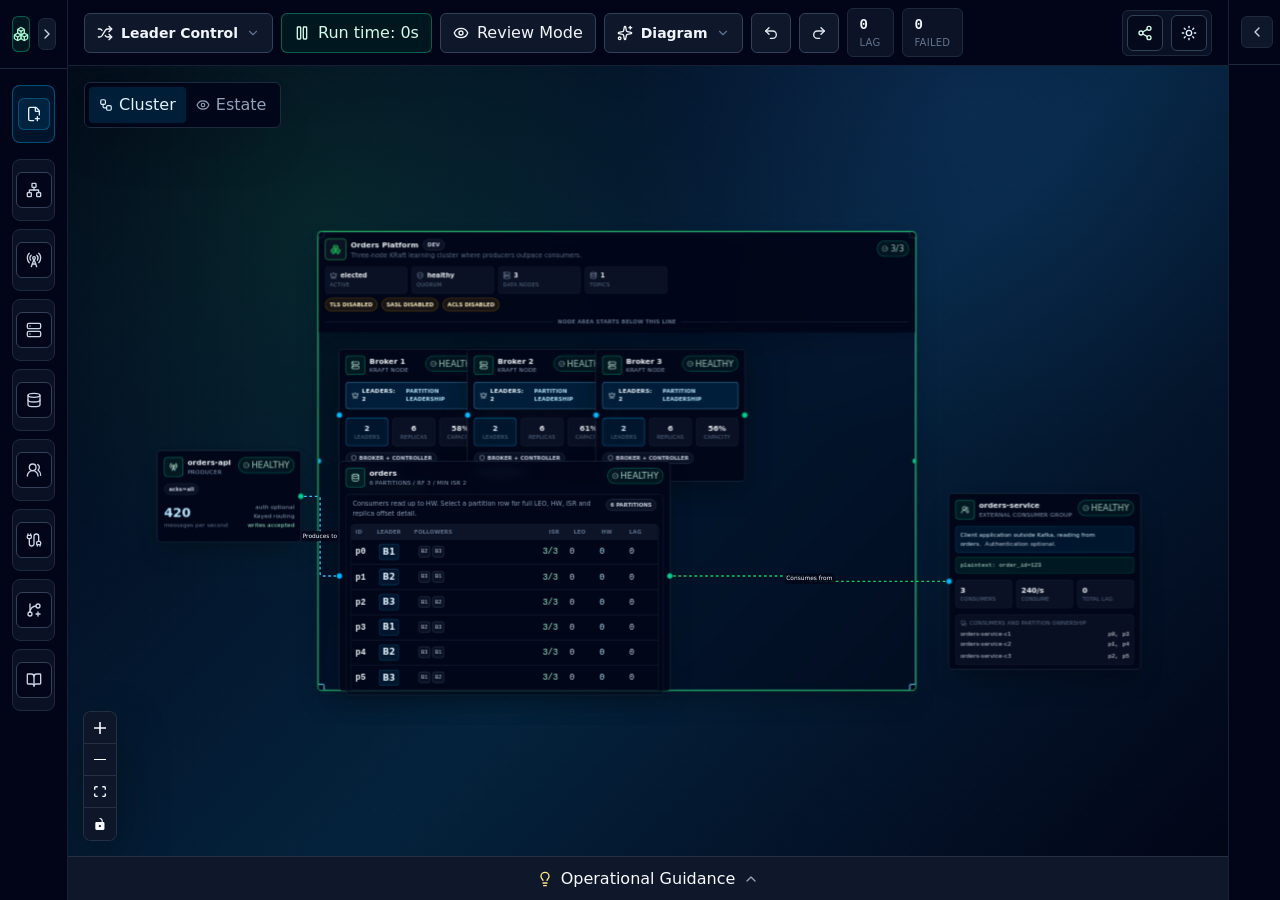
==== commit 11093252: "Deploy Kafka Visualiser static build" ====
--- a/index.html
+++ b/index.html
@@ -1 +1 @@
-<!DOCTYPE html><html lang="en"><head><meta charSet="utf-8"/><meta name="viewport" content="width=device-width, initial-scale=1"/><link rel="stylesheet" href="/_next/static/chunks/0m2937nvw76zq.css" data-precedence="next"/><link rel="preload" as="script" fetchPriority="low" href="/_next/static/chunks/0qlfzpo07sqv_.js"/><script src="/_next/static/chunks/0hmq7zhm_0a45.js" async=""></script><script src="/_next/static/chunks/06cclqnbyt80n.js" async=""></script><script src="/_next/static/chunks/turbopack-0oti-nmc_u3a_.js" async=""></script><script src="/_next/static/chunks/05333.1pxjryx.js" async=""></script><script src="/_next/static/chunks/11jjvhjrdtq14.js" async=""></script><title>Kafka Visualiser</title><meta name="description" content="A static Kafka architecture simulator for learning broker, topic, ISR, producer, consumer group, KRaft and estate behaviour."/><meta name="application-name" content="Kafka Visualiser"/><script src="/_next/static/chunks/03~yq9q893hmn.js" noModule=""></script></head><body><div hidden=""><!--$--><!--/$--></div><main class="app-shell flex min-h-dvh flex-col overflow-auto bg-slate-950 text-slate-100 transition-colors duration-300 lg:h-dvh lg:min-h-[720px] lg:flex-row lg:overflow-hidden"><aside class="flex max-h-[420px] min-h-0 w-full shrink-0 flex-col border-b border-slate-800/80 bg-slate-950/95 transition-all duration-300 lg:max-h-none lg:border-b-0 lg:border-r lg:w-[68px]"><div class="border-b border-slate-800 px-3 py-4"><div class="flex items-center gap-2"><div class="grid h-9 w-9 place-items-center rounded-md border border-emerald-400/40 bg-emerald-500/10"><svg xmlns="http://www.w3.org/2000/svg" width="24" height="24" viewBox="0 0 24 24" fill="none" stroke="currentColor" stroke-width="2" stroke-linecap="round" stroke-linejoin="round" class="lucide lucide-boxes h-4 w-4 text-emerald-200" aria-hidden="true"><path d="M2.97 12.92A2 2 0 0 0 2 14.63v3.24a2 2 0 0 0 .97 1.71l3 1.8a2 2 0 0 0 2.06 0L12 19v-5.5l-5-3-4.03 2.42Z"></path><path d="m7 16.5-4.74-2.85"></path><path d="m7 16.5 5-3"></path><path d="M7 16.5v5.17"></path><path d="M12 13.5V19l3.97 2.38a2 2 0 0 0 2.06 0l3-1.8a2 2 0 0 0 .97-1.71v-3.24a2 2 0 0 0-.97-1.71L17 10.5l-5 3Z"></path><path d="m17 16.5-5-3"></path><path d="m17 16.5 4.74-2.85"></path><path d="M17 16.5v5.17"></path><path d="M7.97 4.42A2 2 0 0 0 7 6.13v4.37l5 3 5-3V6.13a2 2 0 0 0-.97-1.71l-3-1.8a2 2 0 0 0-2.06 0l-3 1.8Z"></path><path d="M12 8 7.26 5.15"></path><path d="m12 8 4.74-2.85"></path><path d="M12 13.5V8"></path></svg></div><button type="button" aria-label="Expand toolbox" class="ml-auto hidden h-8 w-8 cursor-pointer place-items-center rounded-md border border-slate-800 bg-slate-900 text-slate-300 transition-colors hover:border-sky-400/60 hover:text-sky-200 focus:outline-none focus:ring-2 focus:ring-sky-300 lg:grid"><svg xmlns="http://www.w3.org/2000/svg" width="24" height="24" viewBox="0 0 24 24" fill="none" stroke="currentColor" stroke-width="2" stroke-linecap="round" stroke-linejoin="round" class="lucide lucide-chevron-right h-4 w-4" aria-hidden="true"><path d="m9 18 6-6-6-6"></path></svg></button></div></div><div class="flex-1 space-y-4 overflow-auto px-3 py-4"><button type="button" title="Start a completely blank estate" class="inline-flex w-full cursor-pointer items-center gap-2 rounded-lg border border-sky-400/35 bg-sky-500/10 px-3 py-3 text-sm font-semibold text-sky-100 transition-colors hover:border-sky-300/70 hover:bg-sky-500/15 focus:outline-none focus:ring-2 focus:ring-sky-300 justify-center lg:px-2"><span class="grid h-8 w-8 shrink-0 place-items-center rounded-md border border-sky-400/30 bg-sky-500/10"><svg xmlns="http://www.w3.org/2000/svg" width="24" height="24" viewBox="0 0 24 24" fill="none" stroke="currentColor" stroke-width="2" stroke-linecap="round" stroke-linejoin="round" class="lucide lucide-file-plus-corner h-4 w-4" aria-hidden="true"><path d="M11.35 22H6a2 2 0 0 1-2-2V4a2 2 0 0 1 2-2h8a2.4 2.4 0 0 1 1.706.706l3.588 3.588A2.4 2.4 0 0 1 20 8v5.35"></path><path d="M14 2v5a1 1 0 0 0 1 1h5"></path><path d="M14 19h6"></path><path d="M17 16v6"></path></svg></span></button><section><div role="list" class="grid grid-cols-1 gap-2 sm:grid-cols-2 lg:block lg:space-y-2"><div role="listitem" draggable="true" title="Drag Cluster onto the canvas" aria-label="Drag Cluster onto the canvas" class="group flex w-full cursor-grab items-center gap-3 rounded-lg border border-slate-800 bg-slate-900/70 px-3 py-3 text-left transition-colors duration-200 hover:border-sky-400/50 hover:bg-slate-900 focus:outline-none focus:ring-2 focus:ring-sky-300 active:cursor-grabbing justify-center lg:px-2"><span class="grid h-9 w-9 shrink-0 place-items-center rounded-md border border-slate-700 bg-slate-950 text-slate-300 transition-colors group-hover:border-sky-400/50 group-hover:text-sky-200"><svg xmlns="http://www.w3.org/2000/svg" width="24" height="24" viewBox="0 0 24 24" fill="none" stroke="currentColor" stroke-width="2" stroke-linecap="round" stroke-linejoin="round" class="lucide lucide-network h-4 w-4" aria-hidden="true"><rect x="16" y="16" width="6" height="6" rx="1"></rect><rect x="2" y="16" width="6" height="6" rx="1"></rect><rect x="9" y="2" width="6" height="6" rx="1"></rect><path d="M5 16v-3a1 1 0 0 1 1-1h12a1 1 0 0 1 1 1v3"></path><path d="M12 12V8"></path></svg></span></div><div role="listitem" draggable="true" title="Drag Producer onto the canvas" aria-label="Drag Producer onto the canvas" class="group flex w-full cursor-grab items-center gap-3 rounded-lg border border-slate-800 bg-slate-900/70 px-3 py-3 text-left transition-colors duration-200 hover:border-sky-400/50 hover:bg-slate-900 focus:outline-none focus:ring-2 focus:ring-sky-300 active:cursor-grabbing justify-center lg:px-2"><span class="grid h-9 w-9 shrink-0 place-items-center rounded-md border border-slate-700 bg-slate-950 text-slate-300 transition-colors group-hover:border-sky-400/50 group-hover:text-sky-200"><svg xmlns="http://www.w3.org/2000/svg" width="24" height="24" viewBox="0 0 24 24" fill="none" stroke="currentColor" stroke-width="2" stroke-linecap="round" stroke-linejoin="round" class="lucide lucide-radio-tower h-4 w-4" aria-hidden="true"><path d="M4.9 16.1C1 12.2 1 5.8 4.9 1.9"></path><path d="M7.8 4.7a6.14 6.14 0 0 0-.8 7.5"></path><circle cx="12" cy="9" r="2"></circle><path d="M16.2 4.8c2 2 2.26 5.11.8 7.47"></path><path d="M19.1 1.9a9.96 9.96 0 0 1 0 14.1"></path><path d="M9.5 18h5"></path><path d="m8 22 4-11 4 11"></path></svg></span></div><div role="listitem" draggable="true" title="Drag KRaft Node onto the canvas" aria-label="Drag KRaft Node onto the canvas" class="group flex w-full cursor-grab items-center gap-3 rounded-lg border border-slate-800 bg-slate-900/70 px-3 py-3 text-left transition-colors duration-200 hover:border-sky-400/50 hover:bg-slate-900 focus:outline-none focus:ring-2 focus:ring-sky-300 active:cursor-grabbing justify-center lg:px-2"><span class="grid h-9 w-9 shrink-0 place-items-center rounded-md border border-slate-700 bg-slate-950 text-slate-300 transition-colors group-hover:border-sky-400/50 group-hover:text-sky-200"><svg xmlns="http://www.w3.org/2000/svg" width="24" height="24" viewBox="0 0 24 24" fill="none" stroke="currentColor" stroke-width="2" stroke-linecap="round" stroke-linejoin="round" class="lucide lucide-server h-4 w-4" aria-hidden="true"><rect width="20" height="8" x="2" y="2" rx="2" ry="2"></rect><rect width="20" height="8" x="2" y="14" rx="2" ry="2"></rect><line x1="6" x2="6.01" y1="6" y2="6"></line><line x1="6" x2="6.01" y1="18" y2="18"></line></svg></span></div><div role="listitem" draggable="true" title="Drag Topic onto the canvas" aria-label="Drag Topic onto the canvas" class="group flex w-full cursor-grab items-center gap-3 rounded-lg border border-slate-800 bg-slate-900/70 px-3 py-3 text-left transition-colors duration-200 hover:border-sky-400/50 hover:bg-slate-900 focus:outline-none focus:ring-2 focus:ring-sky-300 active:cursor-grabbing justify-center lg:px-2"><span class="grid h-9 w-9 shrink-0 place-items-center rounded-md border border-slate-700 bg-slate-950 text-slate-300 transition-colors group-hover:border-sky-400/50 group-hover:text-sky-200"><svg xmlns="http://www.w3.org/2000/svg" width="24" height="24" viewBox="0 0 24 24" fill="none" stroke="currentColor" stroke-width="2" stroke-linecap="round" stroke-linejoin="round" class="lucide lucide-database h-4 w-4" aria-hidden="true"><ellipse cx="12" cy="5" rx="9" ry="3"></ellipse><path d="M3 5V19A9 3 0 0 0 21 19V5"></path><path d="M3 12A9 3 0 0 0 21 12"></path></svg></span></div><div role="listitem" draggable="true" title="Drag Consumer Group onto the canvas" aria-label="Drag Consumer Group onto the canvas" class="group flex w-full cursor-grab items-center gap-3 rounded-lg border border-slate-800 bg-slate-900/70 px-3 py-3 text-left transition-colors duration-200 hover:border-sky-400/50 hover:bg-slate-900 focus:outline-none focus:ring-2 focus:ring-sky-300 active:cursor-grabbing justify-center lg:px-2"><span class="grid h-9 w-9 shrink-0 place-items-center rounded-md border border-slate-700 bg-slate-950 text-slate-300 transition-colors group-hover:border-sky-400/50 group-hover:text-sky-200"><svg xmlns="http://www.w3.org/2000/svg" width="24" height="24" viewBox="0 0 24 24" fill="none" stroke="currentColor" stroke-width="2" stroke-linecap="round" stroke-linejoin="round" class="lucide lucide-users-round h-4 w-4" aria-hidden="true"><path d="M18 21a8 8 0 0 0-16 0"></path><circle cx="10" cy="8" r="5"></circle><path d="M22 20c0-3.37-2-6.5-4-8a5 5 0 0 0-.45-8.3"></path></svg></span></div><div role="listitem" draggable="true" title="Drag Kafka Connect onto the canvas" aria-label="Drag Kafka Connect onto the canvas" class="group flex w-full cursor-grab items-center gap-3 rounded-lg border border-slate-800 bg-slate-900/70 px-3 py-3 text-left transition-colors duration-200 hover:border-sky-400/50 hover:bg-slate-900 focus:outline-none focus:ring-2 focus:ring-sky-300 active:cursor-grabbing justify-center lg:px-2"><span class="grid h-9 w-9 shrink-0 place-items-center rounded-md border border-slate-700 bg-slate-950 text-slate-300 transition-colors group-hover:border-sky-400/50 group-hover:text-sky-200"><svg xmlns="http://www.w3.org/2000/svg" width="24" height="24" viewBox="0 0 24 24" fill="none" stroke="currentColor" stroke-width="2" stroke-linecap="round" stroke-linejoin="round" class="lucide lucide-cable h-4 w-4" aria-hidden="true"><path d="M17 19a1 1 0 0 1-1-1v-2a2 2 0 0 1 2-2h2a2 2 0 0 1 2 2v2a1 1 0 0 1-1 1z"></path><path d="M17 21v-2"></path><path d="M19 14V6.5a1 1 0 0 0-7 0v11a1 1 0 0 1-7 0V10"></path><path d="M21 21v-2"></path><path d="M3 5V3"></path><path d="M4 10a2 2 0 0 1-2-2V6a1 1 0 0 1 1-1h4a1 1 0 0 1 1 1v2a2 2 0 0 1-2 2z"></path><path d="M7 5V3"></path></svg></span></div><div role="listitem" draggable="true" title="Drag MirrorMaker 2 onto the canvas" aria-label="Drag MirrorMaker 2 onto the canvas" class="group flex w-full cursor-grab items-center gap-3 rounded-lg border border-slate-800 bg-slate-900/70 px-3 py-3 text-left transition-colors duration-200 hover:border-sky-400/50 hover:bg-slate-900 focus:outline-none focus:ring-2 focus:ring-sky-300 active:cursor-grabbing justify-center lg:px-2"><span class="grid h-9 w-9 shrink-0 place-items-center rounded-md border border-slate-700 bg-slate-950 text-slate-300 transition-colors group-hover:border-sky-400/50 group-hover:text-sky-200"><svg xmlns="http://www.w3.org/2000/svg" width="24" height="24" viewBox="0 0 24 24" fill="none" stroke="currentColor" stroke-width="2" stroke-linecap="round" stroke-linejoin="round" class="lucide lucide-git-branch-plus h-4 w-4" aria-hidden="true"><path d="M6 3v12"></path><path d="M18 9a3 3 0 1 0 0-6 3 3 0 0 0 0 6z"></path><path d="M6 21a3 3 0 1 0 0-6 3 3 0 0 0 0 6z"></path><path d="M15 6a9 9 0 0 0-9 9"></path><path d="M18 15v6"></path><path d="M21 18h-6"></path></svg></span></div><div role="listitem" draggable="true" title="Drag Schema Registry onto the canvas" aria-label="Drag Schema Registry onto the canvas" class="group flex w-full cursor-grab items-center gap-3 rounded-lg border border-slate-800 bg-slate-900/70 px-3 py-3 text-left transition-colors duration-200 hover:border-sky-400/50 hover:bg-slate-900 focus:outline-none focus:ring-2 focus:ring-sky-300 active:cursor-grabbing justify-center lg:px-2"><span class="grid h-9 w-9 shrink-0 place-items-center rounded-md border border-slate-700 bg-slate-950 text-slate-300 transition-colors group-hover:border-sky-400/50 group-hover:text-sky-200"><svg xmlns="http://www.w3.org/2000/svg" width="24" height="24" viewBox="0 0 24 24" fill="none" stroke="currentColor" stroke-width="2" stroke-linecap="round" stroke-linejoin="round" class="lucide lucide-book-open h-4 w-4" aria-hidden="true"><path d="M12 7v14"></path><path d="M3 18a1 1 0 0 1-1-1V4a1 1 0 0 1 1-1h5a4 4 0 0 1 4 4 4 4 0 0 1 4-4h5a1 1 0 0 1 1 1v13a1 1 0 0 1-1 1h-6a3 3 0 0 0-3 3 3 3 0 0 0-3-3z"></path></svg></span></div></div></section></div></aside><section class="flex min-h-[760px] min-w-0 flex-1 flex-col lg:min-h-0"><header class="flex min-h-[60px] shrink-0 flex-wrap items-center gap-3 border-b border-slate-800/80 bg-slate-950/95 px-3 py-2 transition-colors lg:flex-nowrap lg:px-4"><div class="flex min-w-0 flex-1 flex-wrap items-center gap-2"><details class="group relative"><summary title="Partition leadership controls. These actions affect which broker leads topic partitions." class="inline-flex h-10 cursor-pointer list-none items-center gap-2 rounded-md border border-slate-700 bg-slate-900 px-3 text-sm font-semibold text-slate-100 transition-colors hover:border-emerald-400/60 hover:bg-slate-800 focus:outline-none focus:ring-2 focus:ring-emerald-300"><svg xmlns="http://www.w3.org/2000/svg" width="24" height="24" viewBox="0 0 24 24" fill="none" stroke="currentColor" stroke-width="2" stroke-linecap="round" stroke-linejoin="round" class="lucide lucide-shuffle h-4 w-4" aria-hidden="true"><path d="m18 14 4 4-4 4"></path><path d="m18 2 4 4-4 4"></path><path d="M2 18h1.973a4 4 0 0 0 3.3-1.7l5.454-8.6a4 4 0 0 1 3.3-1.7H22"></path><path d="M2 6h1.972a4 4 0 0 1 3.6 2.2"></path><path d="M22 18h-6.041a4 4 0 0 1-3.3-1.8l-.359-.45"></path></svg>Leader Control<svg xmlns="http://www.w3.org/2000/svg" width="24" height="24" viewBox="0 0 24 24" fill="none" stroke="currentColor" stroke-width="2" stroke-linecap="round" stroke-linejoin="round" class="lucide lucide-chevron-down h-3.5 w-3.5 text-slate-500 transition-transform group-open:rotate-180" aria-hidden="true"><path d="m6 9 6 6 6-6"></path></svg></summary><div class="absolute left-0 z-30 mt-2 w-64 rounded-md border border-slate-800 bg-slate-950/98 p-2 text-slate-100 shadow-2xl shadow-black/30 backdrop-blur"><div class="px-2 pb-2 text-xs leading-relaxed text-slate-500">Affects partition leadership, ISR movement and leader election behaviour.</div><button type="button" class="flex w-full cursor-pointer items-center gap-2 rounded px-2 py-2 text-left text-sm text-slate-200 transition-colors hover:bg-slate-900 disabled:cursor-not-allowed disabled:opacity-45"><svg xmlns="http://www.w3.org/2000/svg" width="24" height="24" viewBox="0 0 24 24" fill="none" stroke="currentColor" stroke-width="2" stroke-linecap="round" stroke-linejoin="round" class="lucide lucide-rotate-ccw h-4 w-4 text-slate-500" aria-hidden="true"><path d="M3 12a9 9 0 1 0 9-9 9.75 9.75 0 0 0-6.74 2.74L3 8"></path><path d="M3 3v5h5"></path></svg>Rebalance leaders</button><button type="button" class="flex w-full cursor-pointer items-center gap-2 rounded px-2 py-2 text-left text-sm text-slate-200 transition-colors hover:bg-slate-900 disabled:cursor-not-allowed disabled:opacity-45"><svg xmlns="http://www.w3.org/2000/svg" width="24" height="24" viewBox="0 0 24 24" fill="none" stroke="currentColor" stroke-width="2" stroke-linecap="round" stroke-linejoin="round" class="lucide lucide-server-crash h-4 w-4 text-slate-500" aria-hidden="true"><path d="M6 10H4a2 2 0 0 1-2-2V4a2 2 0 0 1 2-2h16a2 2 0 0 1 2 2v4a2 2 0 0 1-2 2h-2"></path><path d="M6 14H4a2 2 0 0 0-2 2v4a2 2 0 0 0 2 2h16a2 2 0 0 0 2-2v-4a2 2 0 0 0-2-2h-2"></path><path d="M6 6h.01"></path><path d="M6 18h.01"></path><path d="m13 6-4 6h6l-4 6"></path></svg>Fail current leader</button><button type="button" disabled="" class="flex w-full cursor-pointer items-center gap-2 rounded px-2 py-2 text-left text-sm text-slate-200 transition-colors hover:bg-slate-900 disabled:cursor-not-allowed disabled:opacity-45"><svg xmlns="http://www.w3.org/2000/svg" width="24" height="24" viewBox="0 0 24 24" fill="none" stroke="currentColor" stroke-width="2" stroke-linecap="round" stroke-linejoin="round" class="lucide lucide-circle-check h-4 w-4 text-slate-500" aria-hidden="true"><circle cx="12" cy="12" r="10"></circle><path d="m9 12 2 2 4-4"></path></svg>Restore leader</button><button type="button" class="flex w-full cursor-pointer items-center gap-2 rounded px-2 py-2 text-left text-sm text-slate-200 transition-colors hover:bg-slate-900 disabled:cursor-not-allowed disabled:opacity-45"><svg xmlns="http://www.w3.org/2000/svg" width="24" height="24" viewBox="0 0 24 24" fill="none" stroke="currentColor" stroke-width="2" stroke-linecap="round" stroke-linejoin="round" class="lucide lucide-shuffle h-4 w-4 text-slate-500" aria-hidden="true"><path d="m18 14 4 4-4 4"></path><path d="m18 2 4 4-4 4"></path><path d="M2 18h1.973a4 4 0 0 0 3.3-1.7l5.454-8.6a4 4 0 0 1 3.3-1.7H22"></path><path d="M2 6h1.972a4 4 0 0 1 3.6 2.2"></path><path d="M22 18h-6.041a4 4 0 0 1-3.3-1.8l-.359-.45"></path></svg>Elect leader</button></div></details><button type="button" title="Click to pause simulation" class="inline-flex h-10 cursor-pointer items-center gap-2 rounded-md border px-3 text-sm font-semibold transition-colors focus:outline-none focus:ring-2 focus:ring-sky-300 border-emerald-400/40 bg-emerald-500/10 text-emerald-100 hover:border-emerald-300/70"><svg xmlns="http://www.w3.org/2000/svg" width="24" height="24" viewBox="0 0 24 24" fill="none" stroke="currentColor" stroke-width="2" stroke-linecap="round" stroke-linejoin="round" class="lucide lucide-pause h-4 w-4" aria-hidden="true"><rect x="14" y="3" width="5" height="18" rx="1"></rect><rect x="5" y="3" width="5" height="18" rx="1"></rect></svg>Run time: <!-- -->0<!-- -->s</button><button type="button" title="Open a clean architecture review view" class="inline-flex h-10 cursor-pointer items-center gap-2 rounded-md border border-slate-700 bg-slate-900 px-3 text-sm font-semibold text-slate-100 transition-colors hover:border-sky-400/60 hover:bg-slate-800 focus:outline-none focus:ring-2 focus:ring-sky-300"><svg xmlns="http://www.w3.org/2000/svg" width="24" height="24" viewBox="0 0 24 24" fill="none" stroke="currentColor" stroke-width="2" stroke-linecap="round" stroke-linejoin="round" class="lucide lucide-eye h-4 w-4" aria-hidden="true"><path d="M2.062 12.348a1 1 0 0 1 0-.696 10.75 10.75 0 0 1 19.876 0 1 1 0 0 1 0 .696 10.75 10.75 0 0 1-19.876 0"></path><circle cx="12" cy="12" r="3"></circle></svg>Review Mode</button><details class="group relative"><summary title="Arrange the current architecture diagram." class="inline-flex h-10 cursor-pointer list-none items-center gap-2 rounded-md border border-slate-700 bg-slate-900 px-3 text-sm font-semibold text-slate-100 transition-colors hover:border-sky-400/60 hover:bg-slate-800 focus:outline-none focus:ring-2 focus:ring-sky-300"><svg xmlns="http://www.w3.org/2000/svg" width="24" height="24" viewBox="0 0 24 24" fill="none" stroke="currentColor" stroke-width="2" stroke-linecap="round" stroke-linejoin="round" class="lucide lucide-sparkles h-4 w-4" aria-hidden="true"><path d="M11.017 2.814a1 1 0 0 1 1.966 0l1.051 5.558a2 2 0 0 0 1.594 1.594l5.558 1.051a1 1 0 0 1 0 1.966l-5.558 1.051a2 2 0 0 0-1.594 1.594l-1.051 5.558a1 1 0 0 1-1.966 0l-1.051-5.558a2 2 0 0 0-1.594-1.594l-5.558-1.051a1 1 0 0 1 0-1.966l5.558-1.051a2 2 0 0 0 1.594-1.594z"></path><path d="M20 2v4"></path><path d="M22 4h-4"></path><circle cx="4" cy="20" r="2"></circle></svg>Diagram<svg xmlns="http://www.w3.org/2000/svg" width="24" height="24" viewBox="0 0 24 24" fill="none" stroke="currentColor" stroke-width="2" stroke-linecap="round" stroke-linejoin="round" class="lucide lucide-chevron-down h-3.5 w-3.5 text-slate-500 transition-transform group-open:rotate-180" aria-hidden="true"><path d="m6 9 6 6 6-6"></path></svg></summary><div class="absolute left-0 z-30 mt-2 w-64 rounded-md border border-slate-800 bg-slate-950/98 p-2 text-slate-100 shadow-2xl shadow-black/30 backdrop-blur"><div class="px-2 pb-2 text-xs leading-relaxed text-slate-500">Tidy the architecture for clearer review.</div><button type="button" class="flex w-full cursor-pointer items-center gap-2 rounded px-2 py-2 text-left text-sm text-slate-200 transition-colors hover:bg-slate-900 disabled:cursor-not-allowed disabled:opacity-45"><svg xmlns="http://www.w3.org/2000/svg" width="24" height="24" viewBox="0 0 24 24" fill="none" stroke="currentColor" stroke-width="2" stroke-linecap="round" stroke-linejoin="round" class="lucide lucide-sparkles h-4 w-4 text-slate-500" aria-hidden="true"><path d="M11.017 2.814a1 1 0 0 1 1.966 0l1.051 5.558a2 2 0 0 0 1.594 1.594l5.558 1.051a1 1 0 0 1 0 1.966l-5.558 1.051a2 2 0 0 0-1.594 1.594l-1.051 5.558a1 1 0 0 1-1.966 0l-1.051-5.558a2 2 0 0 0-1.594-1.594l-5.558-1.051a1 1 0 0 1 0-1.966l5.558-1.051a2 2 0 0 0 1.594-1.594z"></path><path d="M20 2v4"></path><path d="M22 4h-4"></path><circle cx="4" cy="20" r="2"></circle></svg>Auto-arrange estate</button><button type="button" class="flex w-full cursor-pointer items-center gap-2 rounded px-2 py-2 text-left text-sm text-slate-200 transition-colors hover:bg-slate-900 disabled:cursor-not-allowed disabled:opacity-45"><svg xmlns="http://www.w3.org/2000/svg" width="24" height="24" viewBox="0 0 24 24" fill="none" stroke="currentColor" stroke-width="2" stroke-linecap="round" stroke-linejoin="round" class="lucide lucide-shuffle h-4 w-4 text-slate-500" aria-hidden="true"><path d="m18 14 4 4-4 4"></path><path d="m18 2 4 4-4 4"></path><path d="M2 18h1.973a4 4 0 0 0 3.3-1.7l5.454-8.6a4 4 0 0 1 3.3-1.7H22"></path><path d="M2 6h1.972a4 4 0 0 1 3.6 2.2"></path><path d="M22 18h-6.041a4 4 0 0 1-3.3-1.8l-.359-.45"></path></svg>Tidy selected cluster</button><button type="button" class="flex w-full cursor-pointer items-center gap-2 rounded px-2 py-2 text-left text-sm text-slate-200 transition-colors hover:bg-slate-900 disabled:cursor-not-allowed disabled:opacity-45"><svg xmlns="http://www.w3.org/2000/svg" width="24" height="24" viewBox="0 0 24 24" fill="none" stroke="currentColor" stroke-width="2" stroke-linecap="round" stroke-linejoin="round" class="lucide lucide-text-align-center h-4 w-4 text-slate-500" aria-hidden="true"><path d="M21 5H3"></path><path d="M17 12H7"></path><path d="M19 19H5"></path></svg>Align selected centres</button><button type="button" class="flex w-full cursor-pointer items-center gap-2 rounded px-2 py-2 text-left text-sm text-slate-200 transition-colors hover:bg-slate-900 disabled:cursor-not-allowed disabled:opacity-45"><svg xmlns="http://www.w3.org/2000/svg" width="24" height="24" viewBox="0 0 24 24" fill="none" stroke="currentColor" stroke-width="2" stroke-linecap="round" stroke-linejoin="round" class="lucide lucide-align-horizontal-justify-center h-4 w-4 text-slate-500" aria-hidden="true"><rect width="6" height="14" x="2" y="5" rx="2"></rect><rect width="6" height="10" x="16" y="7" rx="2"></rect><path d="M12 2v20"></path></svg>Distribute selected horizontally</button><button type="button" class="flex w-full cursor-pointer items-center gap-2 rounded px-2 py-2 text-left text-sm text-slate-200 transition-colors hover:bg-slate-900 disabled:cursor-not-allowed disabled:opacity-45"><svg xmlns="http://www.w3.org/2000/svg" width="24" height="24" viewBox="0 0 24 24" fill="none" stroke="currentColor" stroke-width="2" stroke-linecap="round" stroke-linejoin="round" class="lucide lucide-grid2x2 lucide-grid-2x2 h-4 w-4 text-slate-500" aria-hidden="true"><path d="M12 3v18"></path><path d="M3 12h18"></path><rect x="3" y="3" width="18" height="18" rx="2"></rect></svg>Enable snap grid</button></div></details><button type="button" title="Undo" class="grid h-10 w-10 cursor-pointer place-items-center rounded-md border border-slate-700 bg-slate-900 text-slate-200 transition-colors hover:border-sky-400/60 hover:text-sky-100 focus:outline-none focus:ring-2 focus:ring-sky-300"><svg xmlns="http://www.w3.org/2000/svg" width="24" height="24" viewBox="0 0 24 24" fill="none" stroke="currentColor" stroke-width="2" stroke-linecap="round" stroke-linejoin="round" class="lucide lucide-undo2 lucide-undo-2 h-4 w-4" aria-hidden="true"><path d="M9 14 4 9l5-5"></path><path d="M4 9h10.5a5.5 5.5 0 0 1 5.5 5.5a5.5 5.5 0 0 1-5.5 5.5H11"></path></svg></button><button type="button" title="Redo" class="grid h-10 w-10 cursor-pointer place-items-center rounded-md border border-slate-700 bg-slate-900 text-slate-200 transition-colors hover:border-sky-400/60 hover:text-sky-100 focus:outline-none focus:ring-2 focus:ring-sky-300"><svg xmlns="http://www.w3.org/2000/svg" width="24" height="24" viewBox="0 0 24 24" fill="none" stroke="currentColor" stroke-width="2" stroke-linecap="round" stroke-linejoin="round" class="lucide lucide-redo2 lucide-redo-2 h-4 w-4" aria-hidden="true"><path d="m15 14 5-5-5-5"></path><path d="M20 9H9.5A5.5 5.5 0 0 0 4 14.5A5.5 5.5 0 0 0 9.5 20H13"></path></svg></button><div class="rounded-md border border-slate-800 bg-slate-900/80 px-3 py-1.5" title="Total consumer lag across all consumer groups."><div class="font-mono text-sm font-semibold text-slate-100">0</div><div class="text-[10px] uppercase tracking-wide text-slate-500">lag</div></div><div class="rounded-md border border-slate-800 bg-slate-900/80 px-3 py-1.5" title="Broker-capable nodes currently marked as failed."><div class="font-mono text-sm font-semibold text-slate-100">0</div><div class="text-[10px] uppercase tracking-wide text-slate-500">failed</div></div></div><div class="ml-auto flex shrink-0 items-center gap-2 rounded-md border border-slate-800 bg-slate-900/70 p-1"><button type="button" aria-label="Share design" title="Share design" class="grid h-9 w-9 cursor-pointer place-items-center rounded-md border border-slate-700 bg-slate-950/70 transition-colors focus:outline-none focus:ring-2 text-emerald-100 hover:border-emerald-300/80 hover:bg-emerald-500/15 focus:ring-emerald-300"><svg xmlns="http://www.w3.org/2000/svg" width="24" height="24" viewBox="0 0 24 24" fill="none" stroke="currentColor" stroke-width="2" stroke-linecap="round" stroke-linejoin="round" class="lucide lucide-share2 lucide-share-2 h-4 w-4" aria-hidden="true"><circle cx="18" cy="5" r="3"></circle><circle cx="6" cy="12" r="3"></circle><circle cx="18" cy="19" r="3"></circle><line x1="8.59" x2="15.42" y1="13.51" y2="17.49"></line><line x1="15.41" x2="8.59" y1="6.51" y2="10.49"></line></svg></button><button type="button" aria-label="Toggle light/dark mode" title="Switch to light mode" class="grid h-9 w-9 cursor-pointer place-items-center rounded-md border border-slate-700 bg-slate-950/70 transition-colors focus:outline-none focus:ring-2 text-sky-100 hover:border-sky-300/80 hover:bg-sky-500/15 focus:ring-sky-300"><svg xmlns="http://www.w3.org/2000/svg" width="24" height="24" viewBox="0 0 24 24" fill="none" stroke="currentColor" stroke-width="2" stroke-linecap="round" stroke-linejoin="round" class="lucide lucide-sun h-4 w-4" aria-hidden="true"><circle cx="12" cy="12" r="4"></circle><path d="M12 2v2"></path><path d="M12 20v2"></path><path d="m4.93 4.93 1.41 1.41"></path><path d="m17.66 17.66 1.41 1.41"></path><path d="M2 12h2"></path><path d="M20 12h2"></path><path d="m6.34 17.66-1.41 1.41"></path><path d="m19.07 4.93-1.41 1.41"></path></svg></button></div></header><div class="relative min-h-0 flex-1"><div class="relative h-[760px] min-h-[560px] overflow-hidden lg:h-full lg:min-h-0"><div class="pointer-events-auto absolute left-4 top-4 z-10 inline-flex rounded-md border border-slate-800 bg-slate-950/90 p-1 shadow-2xl shadow-black/20 backdrop-blur"><button type="button" class="inline-flex cursor-pointer items-center gap-1.5 rounded px-2.5 py-1.5 text-xs font-semibold transition-colors focus:outline-none focus:ring-2 focus:ring-sky-300 bg-sky-500/15 text-sky-100"><svg xmlns="http://www.w3.org/2000/svg" width="24" height="24" viewBox="0 0 24 24" fill="none" stroke="currentColor" stroke-width="2" stroke-linecap="round" stroke-linejoin="round" class="lucide lucide-workflow h-3.5 w-3.5" aria-hidden="true"><rect width="8" height="8" x="3" y="3" rx="2"></rect><path d="M7 11v4a2 2 0 0 0 2 2h4"></path><rect width="8" height="8" x="13" y="13" rx="2"></rect></svg>Cluster</button><button type="button" class="inline-flex cursor-pointer items-center gap-1.5 rounded px-2.5 py-1.5 text-xs font-semibold transition-colors focus:outline-none focus:ring-2 focus:ring-sky-300 text-slate-400 hover:text-slate-100"><svg xmlns="http://www.w3.org/2000/svg" width="24" height="24" viewBox="0 0 24 24" fill="none" stroke="currentColor" stroke-width="2" stroke-linecap="round" stroke-linejoin="round" class="lucide lucide-eye h-3.5 w-3.5" aria-hidden="true"><path d="M2.062 12.348a1 1 0 0 1 0-.696 10.75 10.75 0 0 1 19.876 0 1 1 0 0 1 0 .696 10.75 10.75 0 0 1-19.876 0"></path><circle cx="12" cy="12" r="3"></circle></svg>Estate</button></div><div data-testid="rf__wrapper" style="width:100%;height:100%;overflow:hidden;position:relative;z-index:0" class="react-flow light" role="application"><div class="react-flow__renderer" style="position:absolute;width:100%;height:100%;top:0;left:0"><div class="react-flow__pane draggable" style="position:absolute;width:100%;height:100%;top:0;left:0"><div class="react-flow__viewport xyflow__viewport react-flow__container" style="transform:translate(0px,0px) scale(1)"><div class="react-flow__edges"></div><div class="react-flow__edgelabel-renderer"></div><div class="react-flow__nodes" style="position:absolute;width:100%;height:100%;top:0;left:0"></div><div class="react-flow__viewport-portal"></div></div></div></div><svg class="react-flow__background" style="position:absolute;width:100%;height:100%;top:0;left:0;--xy-background-pattern-color-props:rgba(148,163,184,.18)" data-testid="rf__background"><pattern id="pattern-1" x="0" y="0" width="22" height="22" patternUnits="userSpaceOnUse" patternTransform="translate(-12,-12)"><circle cx="0.6" cy="0.6" r="0.6" class="react-flow__background-pattern dots"></circle></pattern><rect x="0" y="0" width="100%" height="100%" fill="url(#pattern-1)"></rect></svg><div class="react-flow__panel react-flow__controls vertical bottom left" data-testid="rf__controls" aria-label="Control Panel"><button type="button" class="react-flow__controls-button react-flow__controls-zoomin" title="Zoom In" aria-label="Zoom In"><svg xmlns="http://www.w3.org/2000/svg" viewBox="0 0 32 32"><path d="M32 18.133H18.133V32h-4.266V18.133H0v-4.266h13.867V0h4.266v13.867H32z"></path></svg></button><button type="button" class="react-flow__controls-button react-flow__controls-zoomout" title="Zoom Out" aria-label="Zoom Out"><svg xmlns="http://www.w3.org/2000/svg" viewBox="0 0 32 5"><path d="M0 0h32v4.2H0z"></path></svg></button><button type="button" class="react-flow__controls-button react-flow__controls-fitview" title="Fit View" aria-label="Fit View"><svg xmlns="http://www.w3.org/2000/svg" viewBox="0 0 32 30"><path d="M3.692 4.63c0-.53.4-.938.939-.938h5.215V0H4.708C2.13 0 0 2.054 0 4.63v5.216h3.692V4.631zM27.354 0h-5.2v3.692h5.17c.53 0 .984.4.984.939v5.215H32V4.631A4.624 4.624 0 0027.354 0zm.954 24.83c0 .532-.4.94-.939.94h-5.215v3.768h5.215c2.577 0 4.631-2.13 4.631-4.707v-5.139h-3.692v5.139zm-23.677.94c-.531 0-.939-.4-.939-.94v-5.138H0v5.139c0 2.577 2.13 4.707 4.708 4.707h5.138V25.77H4.631z"></path></svg></button><button type="button" class="react-flow__controls-button react-flow__controls-interactive" title="Toggle Interactivity" aria-label="Toggle Interactivity"><svg xmlns="http://www.w3.org/2000/svg" viewBox="0 0 25 32"><path d="M21.333 10.667H19.81V7.619C19.81 3.429 16.38 0 12.19 0c-4.114 1.828-1.37 2.133.305 2.438 1.676.305 4.42 2.59 4.42 5.181v3.048H3.047A3.056 3.056 0 000 13.714v15.238A3.056 3.056 0 003.048 32h18.285a3.056 3.056 0 003.048-3.048V13.714a3.056 3.056 0 00-3.048-3.047zM12.19 24.533a3.056 3.056 0 01-3.047-3.047 3.056 3.056 0 013.047-3.048 3.056 3.056 0 013.048 3.048 3.056 3.056 0 01-3.048 3.047z"></path></svg></button></div><div id="react-flow__node-desc-1" style="display:none">Press enter or space to select a node. You can then use the arrow keys to move the node around. Press delete to remove it and escape to cancel.</div><div id="react-flow__edge-desc-1" style="display:none">Press enter or space to select an edge. You can then press delete to remove it or escape to cancel.</div><div id="react-flow__aria-live-1" aria-live="assertive" aria-atomic="true" style="position:absolute;width:1px;height:1px;margin:-1px;border:0;padding:0;overflow:hidden;clip:rect(0px, 0px, 0px, 0px);clip-path:inset(100%)"></div></div></div></div><button type="button" class="flex h-11 shrink-0 cursor-pointer items-center justify-center gap-2 border-t border-[var(--border)] bg-[var(--panel)] px-4 text-sm font-semibold text-[var(--text)] transition-colors duration-200 hover:bg-sky-500/10 focus-visible:outline-none focus-visible:ring-2 focus-visible:ring-sky-300"><svg xmlns="http://www.w3.org/2000/svg" width="24" height="24" viewBox="0 0 24 24" fill="none" stroke="currentColor" stroke-width="2" stroke-linecap="round" stroke-linejoin="round" class="lucide lucide-lightbulb h-4 w-4 text-amber-200" aria-hidden="true"><path d="M15 14c.2-1 .7-1.7 1.5-2.5 1-.9 1.5-2.2 1.5-3.5A6 6 0 0 0 6 8c0 1 .2 2.2 1.5 3.5.7.7 1.3 1.5 1.5 2.5"></path><path d="M9 18h6"></path><path d="M10 22h4"></path></svg>Operational Guidance<svg xmlns="http://www.w3.org/2000/svg" width="24" height="24" viewBox="0 0 24 24" fill="none" stroke="currentColor" stroke-width="2" stroke-linecap="round" stroke-linejoin="round" class="lucide lucide-chevron-down h-4 w-4 rotate-180 text-[var(--muted)]" aria-hidden="true"><path d="m6 9 6 6 6-6"></path></svg></button></section><aside class="relative flex min-h-[560px] w-full shrink-0 flex-col border-t border-slate-800/80 bg-slate-950/95 transition-[width] duration-300 lg:min-h-0 lg:border-l lg:border-t-0 lg:w-[52px]"><div class="flex min-h-0 flex-1 flex-col"><div class="flex items-center gap-2 border-b border-slate-800 px-3 py-4"><button type="button" aria-label="Expand inspector" class="grid h-8 w-8 shrink-0 cursor-pointer place-items-center rounded-md border border-slate-800 bg-slate-900 text-slate-300 transition-colors hover:border-sky-400/60 hover:text-sky-200 focus:outline-none focus:ring-2 focus:ring-sky-300"><svg xmlns="http://www.w3.org/2000/svg" width="24" height="24" viewBox="0 0 24 24" fill="none" stroke="currentColor" stroke-width="2" stroke-linecap="round" stroke-linejoin="round" class="lucide lucide-chevron-left h-4 w-4" aria-hidden="true"><path d="m15 18-6-6 6-6"></path></svg></button></div></div></aside></main><div class="pointer-events-none fixed bottom-4 right-4 z-50 flex w-[min(420px,calc(100vw-2rem))] flex-col gap-2"></div><!--$--><!--/$--><script src="/_next/static/chunks/0qlfzpo07sqv_.js" id="_R_" async=""></script><script>(self.__next_f=self.__next_f||[]).push([0])</script><script>self.__next_f.push([1,"1:\"$Sreact.fragment\"\n2:I[76555,[\"/_next/static/chunks/05333.1pxjryx.js\"],\"default\"]\n3:I[76314,[\"/_next/static/chunks/05333.1pxjryx.js\"],\"default\"]\n4:I[20750,[\"/_next/static/chunks/05333.1pxjryx.js\",\"/_next/static/chunks/11jjvhjrdtq14.js\"],\"KafkaVisualizerApp\"]\n5:I[99674,[\"/_next/static/chunks/05333.1pxjryx.js\"],\"OutletBoundary\"]\n6:\"$Sreact.suspense\"\n8:I[99674,[\"/_next/static/chunks/05333.1pxjryx.js\"],\"ViewportBoundary\"]\na:I[99674,[\"/_next/static/chunks/05333.1pxjryx.js\"],\"MetadataBoundary\"]\nc:I[42761,[\"/_next/static/chunks/05333.1pxjryx.js\"],\"default\",1]\n:HL[\"/_next/static/chunks/0m2937nvw76zq.css\",\"style\"]\n"])</script><script>self.__next_f.push([1,"0:{\"P\":null,\"c\":[\"\",\"\"],\"q\":\"\",\"i\":false,\"f\":[[[\"\",{\"children\":[\"__PAGE__\",{}]},\"$undefined\",\"$undefined\",16],[[\"$\",\"$1\",\"c\",{\"children\":[[[\"$\",\"link\",\"0\",{\"rel\":\"stylesheet\",\"href\":\"/_next/static/chunks/0m2937nvw76zq.css\",\"precedence\":\"next\",\"crossOrigin\":\"$undefined\",\"nonce\":\"$undefined\"}],[\"$\",\"script\",\"script-0\",{\"src\":\"/_next/static/chunks/05333.1pxjryx.js\",\"async\":true,\"nonce\":\"$undefined\"}]],[\"$\",\"html\",null,{\"lang\":\"en\",\"children\":[\"$\",\"body\",null,{\"children\":[\"$\",\"$L2\",null,{\"parallelRouterKey\":\"children\",\"error\":\"$undefined\",\"errorStyles\":\"$undefined\",\"errorScripts\":\"$undefined\",\"template\":[\"$\",\"$L3\",null,{}],\"templateStyles\":\"$undefined\",\"templateScripts\":\"$undefined\",\"notFound\":[[[\"$\",\"title\",null,{\"children\":\"404: This page could not be found.\"}],[\"$\",\"div\",null,{\"style\":{\"fontFamily\":\"system-ui,\\\"Segoe UI\\\",Roboto,Helvetica,Arial,sans-serif,\\\"Apple Color Emoji\\\",\\\"Segoe UI Emoji\\\"\",\"height\":\"100vh\",\"textAlign\":\"center\",\"display\":\"flex\",\"flexDirection\":\"column\",\"alignItems\":\"center\",\"justifyContent\":\"center\"},\"children\":[\"$\",\"div\",null,{\"children\":[[\"$\",\"style\",null,{\"dangerouslySetInnerHTML\":{\"__html\":\"body{color:#000;background:#fff;margin:0}.next-error-h1{border-right:1px solid rgba(0,0,0,.3)}@media (prefers-color-scheme:dark){body{color:#fff;background:#000}.next-error-h1{border-right:1px solid rgba(255,255,255,.3)}}\"}}],[\"$\",\"h1\",null,{\"className\":\"next-error-h1\",\"style\":{\"display\":\"inline-block\",\"margin\":\"0 20px 0 0\",\"padding\":\"0 23px 0 0\",\"fontSize\":24,\"fontWeight\":500,\"verticalAlign\":\"top\",\"lineHeight\":\"49px\"},\"children\":404}],[\"$\",\"div\",null,{\"style\":{\"display\":\"inline-block\"},\"children\":[\"$\",\"h2\",null,{\"style\":{\"fontSize\":14,\"fontWeight\":400,\"lineHeight\":\"49px\",\"margin\":0},\"children\":\"This page could not be found.\"}]}]]}]}]],[]],\"forbidden\":\"$undefined\",\"unauthorized\":\"$undefined\"}]}]}]]}],{\"children\":[[\"$\",\"$1\",\"c\",{\"children\":[[\"$\",\"$L4\",null,{}],[[\"$\",\"script\",\"script-0\",{\"src\":\"/_next/static/chunks/11jjvhjrdtq14.js\",\"async\":true,\"nonce\":\"$undefined\"}]],[\"$\",\"$L5\",null,{\"children\":[\"$\",\"$6\",null,{\"name\":\"Next.MetadataOutlet\",\"children\":\"$@7\"}]}]]}],{},null,false,null]},null,false,null],[\"$\",\"$1\",\"h\",{\"children\":[null,[\"$\",\"$L8\",null,{\"children\":\"$L9\"}],[\"$\",\"div\",null,{\"hidden\":true,\"children\":[\"$\",\"$La\",null,{\"children\":[\"$\",\"$6\",null,{\"name\":\"Next.Metadata\",\"children\":\"$Lb\"}]}]}],null]}],false]],\"m\":\"$undefined\",\"G\":[\"$c\",[[\"$\",\"link\",\"0\",{\"rel\":\"stylesheet\",\"href\":\"/_next/static/chunks/0m2937nvw76zq.css\",\"precedence\":\"next\",\"crossOrigin\":\"$undefined\",\"nonce\":\"$undefined\"}]]],\"S\":true,\"h\":null,\"s\":\"$undefined\",\"l\":\"$undefined\",\"p\":\"$undefined\",\"d\":\"$undefined\",\"b\":\"wAEAZDOzeLnLRrR-Pqpu6\"}\n"])</script><script>self.__next_f.push([1,"9:[[\"$\",\"meta\",\"0\",{\"charSet\":\"utf-8\"}],[\"$\",\"meta\",\"1\",{\"name\":\"viewport\",\"content\":\"width=device-width, initial-scale=1\"}]]\n"])</script><script>self.__next_f.push([1,"7:null\nb:[[\"$\",\"title\",\"0\",{\"children\":\"Kafka Visualiser\"}],[\"$\",\"meta\",\"1\",{\"name\":\"description\",\"content\":\"A static Kafka architecture simulator for learning broker, topic, ISR, producer, consumer group, KRaft and estate behaviour.\"}],[\"$\",\"meta\",\"2\",{\"name\":\"application-name\",\"content\":\"Kafka Visualiser\"}]]\n"])</script></body></html>+<!DOCTYPE html><html lang="en"><head><meta charSet="utf-8"/><meta name="viewport" content="width=device-width, initial-scale=1"/><link rel="stylesheet" href="/_next/static/chunks/0m2937nvw76zq.css" data-precedence="next"/><link rel="preload" as="script" fetchPriority="low" href="/_next/static/chunks/0qlfzpo07sqv_.js"/><script src="/_next/static/chunks/0hmq7zhm_0a45.js" async=""></script><script src="/_next/static/chunks/06cclqnbyt80n.js" async=""></script><script src="/_next/static/chunks/turbopack-0oti-nmc_u3a_.js" async=""></script><script src="/_next/static/chunks/05333.1pxjryx.js" async=""></script><script src="/_next/static/chunks/0t1.dsar7jc6-.js" async=""></script><title>Kafka Visualiser</title><meta name="description" content="A static Kafka architecture simulator for learning broker, topic, ISR, producer, consumer group, KRaft and estate behaviour."/><meta name="application-name" content="Kafka Visualiser"/><script src="/_next/static/chunks/03~yq9q893hmn.js" noModule=""></script></head><body><div hidden=""><!--$--><!--/$--></div><main class="app-shell flex min-h-dvh flex-col overflow-auto bg-slate-950 text-slate-100 transition-colors duration-300 lg:h-dvh lg:min-h-[720px] lg:flex-row lg:overflow-hidden"><aside class="flex max-h-[420px] min-h-0 w-full shrink-0 flex-col border-b border-slate-800/80 bg-slate-950/95 transition-all duration-300 lg:max-h-none lg:border-b-0 lg:border-r lg:w-[68px]"><div class="border-b border-slate-800 px-3 py-4"><div class="flex items-center gap-2"><div class="grid h-9 w-9 place-items-center rounded-md border border-emerald-400/40 bg-emerald-500/10"><svg xmlns="http://www.w3.org/2000/svg" width="24" height="24" viewBox="0 0 24 24" fill="none" stroke="currentColor" stroke-width="2" stroke-linecap="round" stroke-linejoin="round" class="lucide lucide-boxes h-4 w-4 text-emerald-200" aria-hidden="true"><path d="M2.97 12.92A2 2 0 0 0 2 14.63v3.24a2 2 0 0 0 .97 1.71l3 1.8a2 2 0 0 0 2.06 0L12 19v-5.5l-5-3-4.03 2.42Z"></path><path d="m7 16.5-4.74-2.85"></path><path d="m7 16.5 5-3"></path><path d="M7 16.5v5.17"></path><path d="M12 13.5V19l3.97 2.38a2 2 0 0 0 2.06 0l3-1.8a2 2 0 0 0 .97-1.71v-3.24a2 2 0 0 0-.97-1.71L17 10.5l-5 3Z"></path><path d="m17 16.5-5-3"></path><path d="m17 16.5 4.74-2.85"></path><path d="M17 16.5v5.17"></path><path d="M7.97 4.42A2 2 0 0 0 7 6.13v4.37l5 3 5-3V6.13a2 2 0 0 0-.97-1.71l-3-1.8a2 2 0 0 0-2.06 0l-3 1.8Z"></path><path d="M12 8 7.26 5.15"></path><path d="m12 8 4.74-2.85"></path><path d="M12 13.5V8"></path></svg></div><button type="button" aria-label="Expand toolbox" class="ml-auto hidden h-8 w-8 cursor-pointer place-items-center rounded-md border border-slate-800 bg-slate-900 text-slate-300 transition-colors hover:border-sky-400/60 hover:text-sky-200 focus:outline-none focus:ring-2 focus:ring-sky-300 lg:grid"><svg xmlns="http://www.w3.org/2000/svg" width="24" height="24" viewBox="0 0 24 24" fill="none" stroke="currentColor" stroke-width="2" stroke-linecap="round" stroke-linejoin="round" class="lucide lucide-chevron-right h-4 w-4" aria-hidden="true"><path d="m9 18 6-6-6-6"></path></svg></button></div></div><div class="flex-1 space-y-4 overflow-auto px-3 py-4"><button type="button" title="Start a completely blank estate" class="inline-flex w-full cursor-pointer items-center gap-2 rounded-lg border border-sky-400/35 bg-sky-500/10 px-3 py-3 text-sm font-semibold text-sky-100 transition-colors hover:border-sky-300/70 hover:bg-sky-500/15 focus:outline-none focus:ring-2 focus:ring-sky-300 justify-center lg:px-2"><span class="grid h-8 w-8 shrink-0 place-items-center rounded-md border border-sky-400/30 bg-sky-500/10"><svg xmlns="http://www.w3.org/2000/svg" width="24" height="24" viewBox="0 0 24 24" fill="none" stroke="currentColor" stroke-width="2" stroke-linecap="round" stroke-linejoin="round" class="lucide lucide-file-plus-corner h-4 w-4" aria-hidden="true"><path d="M11.35 22H6a2 2 0 0 1-2-2V4a2 2 0 0 1 2-2h8a2.4 2.4 0 0 1 1.706.706l3.588 3.588A2.4 2.4 0 0 1 20 8v5.35"></path><path d="M14 2v5a1 1 0 0 0 1 1h5"></path><path d="M14 19h6"></path><path d="M17 16v6"></path></svg></span></button><section><div role="list" class="grid grid-cols-1 gap-2 sm:grid-cols-2 lg:block lg:space-y-2"><div role="listitem" draggable="true" title="Drag Cluster onto the canvas" aria-label="Drag Cluster onto the canvas" class="group flex w-full cursor-grab items-center gap-3 rounded-lg border border-slate-800 bg-slate-900/70 px-3 py-3 text-left transition-colors duration-200 hover:border-sky-400/50 hover:bg-slate-900 focus:outline-none focus:ring-2 focus:ring-sky-300 active:cursor-grabbing justify-center lg:px-2"><span class="grid h-9 w-9 shrink-0 place-items-center rounded-md border border-slate-700 bg-slate-950 text-slate-300 transition-colors group-hover:border-sky-400/50 group-hover:text-sky-200"><svg xmlns="http://www.w3.org/2000/svg" width="24" height="24" viewBox="0 0 24 24" fill="none" stroke="currentColor" stroke-width="2" stroke-linecap="round" stroke-linejoin="round" class="lucide lucide-network h-4 w-4" aria-hidden="true"><rect x="16" y="16" width="6" height="6" rx="1"></rect><rect x="2" y="16" width="6" height="6" rx="1"></rect><rect x="9" y="2" width="6" height="6" rx="1"></rect><path d="M5 16v-3a1 1 0 0 1 1-1h12a1 1 0 0 1 1 1v3"></path><path d="M12 12V8"></path></svg></span></div><div role="listitem" draggable="true" title="Drag Producer onto the canvas" aria-label="Drag Producer onto the canvas" class="group flex w-full cursor-grab items-center gap-3 rounded-lg border border-slate-800 bg-slate-900/70 px-3 py-3 text-left transition-colors duration-200 hover:border-sky-400/50 hover:bg-slate-900 focus:outline-none focus:ring-2 focus:ring-sky-300 active:cursor-grabbing justify-center lg:px-2"><span class="grid h-9 w-9 shrink-0 place-items-center rounded-md border border-slate-700 bg-slate-950 text-slate-300 transition-colors group-hover:border-sky-400/50 group-hover:text-sky-200"><svg xmlns="http://www.w3.org/2000/svg" width="24" height="24" viewBox="0 0 24 24" fill="none" stroke="currentColor" stroke-width="2" stroke-linecap="round" stroke-linejoin="round" class="lucide lucide-radio-tower h-4 w-4" aria-hidden="true"><path d="M4.9 16.1C1 12.2 1 5.8 4.9 1.9"></path><path d="M7.8 4.7a6.14 6.14 0 0 0-.8 7.5"></path><circle cx="12" cy="9" r="2"></circle><path d="M16.2 4.8c2 2 2.26 5.11.8 7.47"></path><path d="M19.1 1.9a9.96 9.96 0 0 1 0 14.1"></path><path d="M9.5 18h5"></path><path d="m8 22 4-11 4 11"></path></svg></span></div><div role="listitem" draggable="true" title="Drag KRaft Node onto the canvas" aria-label="Drag KRaft Node onto the canvas" class="group flex w-full cursor-grab items-center gap-3 rounded-lg border border-slate-800 bg-slate-900/70 px-3 py-3 text-left transition-colors duration-200 hover:border-sky-400/50 hover:bg-slate-900 focus:outline-none focus:ring-2 focus:ring-sky-300 active:cursor-grabbing justify-center lg:px-2"><span class="grid h-9 w-9 shrink-0 place-items-center rounded-md border border-slate-700 bg-slate-950 text-slate-300 transition-colors group-hover:border-sky-400/50 group-hover:text-sky-200"><svg xmlns="http://www.w3.org/2000/svg" width="24" height="24" viewBox="0 0 24 24" fill="none" stroke="currentColor" stroke-width="2" stroke-linecap="round" stroke-linejoin="round" class="lucide lucide-server h-4 w-4" aria-hidden="true"><rect width="20" height="8" x="2" y="2" rx="2" ry="2"></rect><rect width="20" height="8" x="2" y="14" rx="2" ry="2"></rect><line x1="6" x2="6.01" y1="6" y2="6"></line><line x1="6" x2="6.01" y1="18" y2="18"></line></svg></span></div><div role="listitem" draggable="true" title="Drag Topic onto the canvas" aria-label="Drag Topic onto the canvas" class="group flex w-full cursor-grab items-center gap-3 rounded-lg border border-slate-800 bg-slate-900/70 px-3 py-3 text-left transition-colors duration-200 hover:border-sky-400/50 hover:bg-slate-900 focus:outline-none focus:ring-2 focus:ring-sky-300 active:cursor-grabbing justify-center lg:px-2"><span class="grid h-9 w-9 shrink-0 place-items-center rounded-md border border-slate-700 bg-slate-950 text-slate-300 transition-colors group-hover:border-sky-400/50 group-hover:text-sky-200"><svg xmlns="http://www.w3.org/2000/svg" width="24" height="24" viewBox="0 0 24 24" fill="none" stroke="currentColor" stroke-width="2" stroke-linecap="round" stroke-linejoin="round" class="lucide lucide-database h-4 w-4" aria-hidden="true"><ellipse cx="12" cy="5" rx="9" ry="3"></ellipse><path d="M3 5V19A9 3 0 0 0 21 19V5"></path><path d="M3 12A9 3 0 0 0 21 12"></path></svg></span></div><div role="listitem" draggable="true" title="Drag Consumer Group onto the canvas" aria-label="Drag Consumer Group onto the canvas" class="group flex w-full cursor-grab items-center gap-3 rounded-lg border border-slate-800 bg-slate-900/70 px-3 py-3 text-left transition-colors duration-200 hover:border-sky-400/50 hover:bg-slate-900 focus:outline-none focus:ring-2 focus:ring-sky-300 active:cursor-grabbing justify-center lg:px-2"><span class="grid h-9 w-9 shrink-0 place-items-center rounded-md border border-slate-700 bg-slate-950 text-slate-300 transition-colors group-hover:border-sky-400/50 group-hover:text-sky-200"><svg xmlns="http://www.w3.org/2000/svg" width="24" height="24" viewBox="0 0 24 24" fill="none" stroke="currentColor" stroke-width="2" stroke-linecap="round" stroke-linejoin="round" class="lucide lucide-users-round h-4 w-4" aria-hidden="true"><path d="M18 21a8 8 0 0 0-16 0"></path><circle cx="10" cy="8" r="5"></circle><path d="M22 20c0-3.37-2-6.5-4-8a5 5 0 0 0-.45-8.3"></path></svg></span></div><div role="listitem" draggable="true" title="Drag Kafka Connect onto the canvas" aria-label="Drag Kafka Connect onto the canvas" class="group flex w-full cursor-grab items-center gap-3 rounded-lg border border-slate-800 bg-slate-900/70 px-3 py-3 text-left transition-colors duration-200 hover:border-sky-400/50 hover:bg-slate-900 focus:outline-none focus:ring-2 focus:ring-sky-300 active:cursor-grabbing justify-center lg:px-2"><span class="grid h-9 w-9 shrink-0 place-items-center rounded-md border border-slate-700 bg-slate-950 text-slate-300 transition-colors group-hover:border-sky-400/50 group-hover:text-sky-200"><svg xmlns="http://www.w3.org/2000/svg" width="24" height="24" viewBox="0 0 24 24" fill="none" stroke="currentColor" stroke-width="2" stroke-linecap="round" stroke-linejoin="round" class="lucide lucide-cable h-4 w-4" aria-hidden="true"><path d="M17 19a1 1 0 0 1-1-1v-2a2 2 0 0 1 2-2h2a2 2 0 0 1 2 2v2a1 1 0 0 1-1 1z"></path><path d="M17 21v-2"></path><path d="M19 14V6.5a1 1 0 0 0-7 0v11a1 1 0 0 1-7 0V10"></path><path d="M21 21v-2"></path><path d="M3 5V3"></path><path d="M4 10a2 2 0 0 1-2-2V6a1 1 0 0 1 1-1h4a1 1 0 0 1 1 1v2a2 2 0 0 1-2 2z"></path><path d="M7 5V3"></path></svg></span></div><div role="listitem" draggable="true" title="Drag MirrorMaker 2 onto the canvas" aria-label="Drag MirrorMaker 2 onto the canvas" class="group flex w-full cursor-grab items-center gap-3 rounded-lg border border-slate-800 bg-slate-900/70 px-3 py-3 text-left transition-colors duration-200 hover:border-sky-400/50 hover:bg-slate-900 focus:outline-none focus:ring-2 focus:ring-sky-300 active:cursor-grabbing justify-center lg:px-2"><span class="grid h-9 w-9 shrink-0 place-items-center rounded-md border border-slate-700 bg-slate-950 text-slate-300 transition-colors group-hover:border-sky-400/50 group-hover:text-sky-200"><svg xmlns="http://www.w3.org/2000/svg" width="24" height="24" viewBox="0 0 24 24" fill="none" stroke="currentColor" stroke-width="2" stroke-linecap="round" stroke-linejoin="round" class="lucide lucide-git-branch-plus h-4 w-4" aria-hidden="true"><path d="M6 3v12"></path><path d="M18 9a3 3 0 1 0 0-6 3 3 0 0 0 0 6z"></path><path d="M6 21a3 3 0 1 0 0-6 3 3 0 0 0 0 6z"></path><path d="M15 6a9 9 0 0 0-9 9"></path><path d="M18 15v6"></path><path d="M21 18h-6"></path></svg></span></div><div role="listitem" draggable="true" title="Drag Schema Registry onto the canvas" aria-label="Drag Schema Registry onto the canvas" class="group flex w-full cursor-grab items-center gap-3 rounded-lg border border-slate-800 bg-slate-900/70 px-3 py-3 text-left transition-colors duration-200 hover:border-sky-400/50 hover:bg-slate-900 focus:outline-none focus:ring-2 focus:ring-sky-300 active:cursor-grabbing justify-center lg:px-2"><span class="grid h-9 w-9 shrink-0 place-items-center rounded-md border border-slate-700 bg-slate-950 text-slate-300 transition-colors group-hover:border-sky-400/50 group-hover:text-sky-200"><svg xmlns="http://www.w3.org/2000/svg" width="24" height="24" viewBox="0 0 24 24" fill="none" stroke="currentColor" stroke-width="2" stroke-linecap="round" stroke-linejoin="round" class="lucide lucide-book-open h-4 w-4" aria-hidden="true"><path d="M12 7v14"></path><path d="M3 18a1 1 0 0 1-1-1V4a1 1 0 0 1 1-1h5a4 4 0 0 1 4 4 4 4 0 0 1 4-4h5a1 1 0 0 1 1 1v13a1 1 0 0 1-1 1h-6a3 3 0 0 0-3 3 3 3 0 0 0-3-3z"></path></svg></span></div></div></section></div></aside><section class="flex min-h-[760px] min-w-0 flex-1 flex-col lg:min-h-0"><header class="flex min-h-[60px] shrink-0 flex-wrap items-center gap-3 border-b border-slate-800/80 bg-slate-950/95 px-3 py-2 transition-colors lg:flex-nowrap lg:px-4"><div class="flex min-w-0 flex-1 flex-wrap items-center gap-2"><details class="group relative"><summary title="Partition leadership controls. These actions affect which broker leads topic partitions." class="inline-flex h-10 cursor-pointer list-none items-center gap-2 rounded-md border border-slate-700 bg-slate-900 px-3 text-sm font-semibold text-slate-100 transition-colors hover:border-emerald-400/60 hover:bg-slate-800 focus:outline-none focus:ring-2 focus:ring-emerald-300"><svg xmlns="http://www.w3.org/2000/svg" width="24" height="24" viewBox="0 0 24 24" fill="none" stroke="currentColor" stroke-width="2" stroke-linecap="round" stroke-linejoin="round" class="lucide lucide-shuffle h-4 w-4" aria-hidden="true"><path d="m18 14 4 4-4 4"></path><path d="m18 2 4 4-4 4"></path><path d="M2 18h1.973a4 4 0 0 0 3.3-1.7l5.454-8.6a4 4 0 0 1 3.3-1.7H22"></path><path d="M2 6h1.972a4 4 0 0 1 3.6 2.2"></path><path d="M22 18h-6.041a4 4 0 0 1-3.3-1.8l-.359-.45"></path></svg>Leader Control<svg xmlns="http://www.w3.org/2000/svg" width="24" height="24" viewBox="0 0 24 24" fill="none" stroke="currentColor" stroke-width="2" stroke-linecap="round" stroke-linejoin="round" class="lucide lucide-chevron-down h-3.5 w-3.5 text-slate-500 transition-transform group-open:rotate-180" aria-hidden="true"><path d="m6 9 6 6 6-6"></path></svg></summary><div class="absolute left-0 z-30 mt-2 w-64 rounded-md border border-slate-800 bg-slate-950/98 p-2 text-slate-100 shadow-2xl shadow-black/30 backdrop-blur"><div class="px-2 pb-2 text-xs leading-relaxed text-slate-500">Affects partition leadership, ISR movement and leader election behaviour.</div><button type="button" class="flex w-full cursor-pointer items-center gap-2 rounded px-2 py-2 text-left text-sm text-slate-200 transition-colors hover:bg-slate-900 disabled:cursor-not-allowed disabled:opacity-45"><svg xmlns="http://www.w3.org/2000/svg" width="24" height="24" viewBox="0 0 24 24" fill="none" stroke="currentColor" stroke-width="2" stroke-linecap="round" stroke-linejoin="round" class="lucide lucide-rotate-ccw h-4 w-4 text-slate-500" aria-hidden="true"><path d="M3 12a9 9 0 1 0 9-9 9.75 9.75 0 0 0-6.74 2.74L3 8"></path><path d="M3 3v5h5"></path></svg>Rebalance leaders</button><button type="button" class="flex w-full cursor-pointer items-center gap-2 rounded px-2 py-2 text-left text-sm text-slate-200 transition-colors hover:bg-slate-900 disabled:cursor-not-allowed disabled:opacity-45"><svg xmlns="http://www.w3.org/2000/svg" width="24" height="24" viewBox="0 0 24 24" fill="none" stroke="currentColor" stroke-width="2" stroke-linecap="round" stroke-linejoin="round" class="lucide lucide-server-crash h-4 w-4 text-slate-500" aria-hidden="true"><path d="M6 10H4a2 2 0 0 1-2-2V4a2 2 0 0 1 2-2h16a2 2 0 0 1 2 2v4a2 2 0 0 1-2 2h-2"></path><path d="M6 14H4a2 2 0 0 0-2 2v4a2 2 0 0 0 2 2h16a2 2 0 0 0 2-2v-4a2 2 0 0 0-2-2h-2"></path><path d="M6 6h.01"></path><path d="M6 18h.01"></path><path d="m13 6-4 6h6l-4 6"></path></svg>Fail current leader</button><button type="button" disabled="" class="flex w-full cursor-pointer items-center gap-2 rounded px-2 py-2 text-left text-sm text-slate-200 transition-colors hover:bg-slate-900 disabled:cursor-not-allowed disabled:opacity-45"><svg xmlns="http://www.w3.org/2000/svg" width="24" height="24" viewBox="0 0 24 24" fill="none" stroke="currentColor" stroke-width="2" stroke-linecap="round" stroke-linejoin="round" class="lucide lucide-circle-check h-4 w-4 text-slate-500" aria-hidden="true"><circle cx="12" cy="12" r="10"></circle><path d="m9 12 2 2 4-4"></path></svg>Restore leader</button><button type="button" class="flex w-full cursor-pointer items-center gap-2 rounded px-2 py-2 text-left text-sm text-slate-200 transition-colors hover:bg-slate-900 disabled:cursor-not-allowed disabled:opacity-45"><svg xmlns="http://www.w3.org/2000/svg" width="24" height="24" viewBox="0 0 24 24" fill="none" stroke="currentColor" stroke-width="2" stroke-linecap="round" stroke-linejoin="round" class="lucide lucide-shuffle h-4 w-4 text-slate-500" aria-hidden="true"><path d="m18 14 4 4-4 4"></path><path d="m18 2 4 4-4 4"></path><path d="M2 18h1.973a4 4 0 0 0 3.3-1.7l5.454-8.6a4 4 0 0 1 3.3-1.7H22"></path><path d="M2 6h1.972a4 4 0 0 1 3.6 2.2"></path><path d="M22 18h-6.041a4 4 0 0 1-3.3-1.8l-.359-.45"></path></svg>Elect leader</button></div></details><button type="button" title="Click to pause simulation" class="inline-flex h-10 cursor-pointer items-center gap-2 rounded-md border px-3 text-sm font-semibold transition-colors focus:outline-none focus:ring-2 focus:ring-sky-300 border-emerald-400/40 bg-emerald-500/10 text-emerald-100 hover:border-emerald-300/70"><svg xmlns="http://www.w3.org/2000/svg" width="24" height="24" viewBox="0 0 24 24" fill="none" stroke="currentColor" stroke-width="2" stroke-linecap="round" stroke-linejoin="round" class="lucide lucide-pause h-4 w-4" aria-hidden="true"><rect x="14" y="3" width="5" height="18" rx="1"></rect><rect x="5" y="3" width="5" height="18" rx="1"></rect></svg>Run time: <!-- -->0<!-- -->s</button><button type="button" title="Open a clean architecture review view" class="inline-flex h-10 cursor-pointer items-center gap-2 rounded-md border border-slate-700 bg-slate-900 px-3 text-sm font-semibold text-slate-100 transition-colors hover:border-sky-400/60 hover:bg-slate-800 focus:outline-none focus:ring-2 focus:ring-sky-300"><svg xmlns="http://www.w3.org/2000/svg" width="24" height="24" viewBox="0 0 24 24" fill="none" stroke="currentColor" stroke-width="2" stroke-linecap="round" stroke-linejoin="round" class="lucide lucide-eye h-4 w-4" aria-hidden="true"><path d="M2.062 12.348a1 1 0 0 1 0-.696 10.75 10.75 0 0 1 19.876 0 1 1 0 0 1 0 .696 10.75 10.75 0 0 1-19.876 0"></path><circle cx="12" cy="12" r="3"></circle></svg>Review Mode</button><details class="group relative"><summary title="Arrange the current architecture diagram." class="inline-flex h-10 cursor-pointer list-none items-center gap-2 rounded-md border border-slate-700 bg-slate-900 px-3 text-sm font-semibold text-slate-100 transition-colors hover:border-sky-400/60 hover:bg-slate-800 focus:outline-none focus:ring-2 focus:ring-sky-300"><svg xmlns="http://www.w3.org/2000/svg" width="24" height="24" viewBox="0 0 24 24" fill="none" stroke="currentColor" stroke-width="2" stroke-linecap="round" stroke-linejoin="round" class="lucide lucide-sparkles h-4 w-4" aria-hidden="true"><path d="M11.017 2.814a1 1 0 0 1 1.966 0l1.051 5.558a2 2 0 0 0 1.594 1.594l5.558 1.051a1 1 0 0 1 0 1.966l-5.558 1.051a2 2 0 0 0-1.594 1.594l-1.051 5.558a1 1 0 0 1-1.966 0l-1.051-5.558a2 2 0 0 0-1.594-1.594l-5.558-1.051a1 1 0 0 1 0-1.966l5.558-1.051a2 2 0 0 0 1.594-1.594z"></path><path d="M20 2v4"></path><path d="M22 4h-4"></path><circle cx="4" cy="20" r="2"></circle></svg>Diagram<svg xmlns="http://www.w3.org/2000/svg" width="24" height="24" viewBox="0 0 24 24" fill="none" stroke="currentColor" stroke-width="2" stroke-linecap="round" stroke-linejoin="round" class="lucide lucide-chevron-down h-3.5 w-3.5 text-slate-500 transition-transform group-open:rotate-180" aria-hidden="true"><path d="m6 9 6 6 6-6"></path></svg></summary><div class="absolute left-0 z-30 mt-2 w-64 rounded-md border border-slate-800 bg-slate-950/98 p-2 text-slate-100 shadow-2xl shadow-black/30 backdrop-blur"><div class="px-2 pb-2 text-xs leading-relaxed text-slate-500">Tidy the architecture for clearer review.</div><button type="button" class="flex w-full cursor-pointer items-center gap-2 rounded px-2 py-2 text-left text-sm text-slate-200 transition-colors hover:bg-slate-900 disabled:cursor-not-allowed disabled:opacity-45"><svg xmlns="http://www.w3.org/2000/svg" width="24" height="24" viewBox="0 0 24 24" fill="none" stroke="currentColor" stroke-width="2" stroke-linecap="round" stroke-linejoin="round" class="lucide lucide-sparkles h-4 w-4 text-slate-500" aria-hidden="true"><path d="M11.017 2.814a1 1 0 0 1 1.966 0l1.051 5.558a2 2 0 0 0 1.594 1.594l5.558 1.051a1 1 0 0 1 0 1.966l-5.558 1.051a2 2 0 0 0-1.594 1.594l-1.051 5.558a1 1 0 0 1-1.966 0l-1.051-5.558a2 2 0 0 0-1.594-1.594l-5.558-1.051a1 1 0 0 1 0-1.966l5.558-1.051a2 2 0 0 0 1.594-1.594z"></path><path d="M20 2v4"></path><path d="M22 4h-4"></path><circle cx="4" cy="20" r="2"></circle></svg>Auto-arrange estate</button><button type="button" class="flex w-full cursor-pointer items-center gap-2 rounded px-2 py-2 text-left text-sm text-slate-200 transition-colors hover:bg-slate-900 disabled:cursor-not-allowed disabled:opacity-45"><svg xmlns="http://www.w3.org/2000/svg" width="24" height="24" viewBox="0 0 24 24" fill="none" stroke="currentColor" stroke-width="2" stroke-linecap="round" stroke-linejoin="round" class="lucide lucide-shuffle h-4 w-4 text-slate-500" aria-hidden="true"><path d="m18 14 4 4-4 4"></path><path d="m18 2 4 4-4 4"></path><path d="M2 18h1.973a4 4 0 0 0 3.3-1.7l5.454-8.6a4 4 0 0 1 3.3-1.7H22"></path><path d="M2 6h1.972a4 4 0 0 1 3.6 2.2"></path><path d="M22 18h-6.041a4 4 0 0 1-3.3-1.8l-.359-.45"></path></svg>Tidy selected cluster</button><button type="button" class="flex w-full cursor-pointer items-center gap-2 rounded px-2 py-2 text-left text-sm text-slate-200 transition-colors hover:bg-slate-900 disabled:cursor-not-allowed disabled:opacity-45"><svg xmlns="http://www.w3.org/2000/svg" width="24" height="24" viewBox="0 0 24 24" fill="none" stroke="currentColor" stroke-width="2" stroke-linecap="round" stroke-linejoin="round" class="lucide lucide-text-align-center h-4 w-4 text-slate-500" aria-hidden="true"><path d="M21 5H3"></path><path d="M17 12H7"></path><path d="M19 19H5"></path></svg>Align selected centres</button><button type="button" class="flex w-full cursor-pointer items-center gap-2 rounded px-2 py-2 text-left text-sm text-slate-200 transition-colors hover:bg-slate-900 disabled:cursor-not-allowed disabled:opacity-45"><svg xmlns="http://www.w3.org/2000/svg" width="24" height="24" viewBox="0 0 24 24" fill="none" stroke="currentColor" stroke-width="2" stroke-linecap="round" stroke-linejoin="round" class="lucide lucide-align-horizontal-justify-center h-4 w-4 text-slate-500" aria-hidden="true"><rect width="6" height="14" x="2" y="5" rx="2"></rect><rect width="6" height="10" x="16" y="7" rx="2"></rect><path d="M12 2v20"></path></svg>Distribute selected horizontally</button><button type="button" class="flex w-full cursor-pointer items-center gap-2 rounded px-2 py-2 text-left text-sm text-slate-200 transition-colors hover:bg-slate-900 disabled:cursor-not-allowed disabled:opacity-45"><svg xmlns="http://www.w3.org/2000/svg" width="24" height="24" viewBox="0 0 24 24" fill="none" stroke="currentColor" stroke-width="2" stroke-linecap="round" stroke-linejoin="round" class="lucide lucide-grid2x2 lucide-grid-2x2 h-4 w-4 text-slate-500" aria-hidden="true"><path d="M12 3v18"></path><path d="M3 12h18"></path><rect x="3" y="3" width="18" height="18" rx="2"></rect></svg>Enable snap grid</button></div></details><button type="button" title="Undo" class="grid h-10 w-10 cursor-pointer place-items-center rounded-md border border-slate-700 bg-slate-900 text-slate-200 transition-colors hover:border-sky-400/60 hover:text-sky-100 focus:outline-none focus:ring-2 focus:ring-sky-300"><svg xmlns="http://www.w3.org/2000/svg" width="24" height="24" viewBox="0 0 24 24" fill="none" stroke="currentColor" stroke-width="2" stroke-linecap="round" stroke-linejoin="round" class="lucide lucide-undo2 lucide-undo-2 h-4 w-4" aria-hidden="true"><path d="M9 14 4 9l5-5"></path><path d="M4 9h10.5a5.5 5.5 0 0 1 5.5 5.5a5.5 5.5 0 0 1-5.5 5.5H11"></path></svg></button><button type="button" title="Redo" class="grid h-10 w-10 cursor-pointer place-items-center rounded-md border border-slate-700 bg-slate-900 text-slate-200 transition-colors hover:border-sky-400/60 hover:text-sky-100 focus:outline-none focus:ring-2 focus:ring-sky-300"><svg xmlns="http://www.w3.org/2000/svg" width="24" height="24" viewBox="0 0 24 24" fill="none" stroke="currentColor" stroke-width="2" stroke-linecap="round" stroke-linejoin="round" class="lucide lucide-redo2 lucide-redo-2 h-4 w-4" aria-hidden="true"><path d="m15 14 5-5-5-5"></path><path d="M20 9H9.5A5.5 5.5 0 0 0 4 14.5A5.5 5.5 0 0 0 9.5 20H13"></path></svg></button><div class="rounded-md border border-slate-800 bg-slate-900/80 px-3 py-1.5" title="Total consumer lag across all consumer groups."><div class="font-mono text-sm font-semibold text-slate-100">0</div><div class="text-[10px] uppercase tracking-wide text-slate-500">lag</div></div><div class="rounded-md border border-slate-800 bg-slate-900/80 px-3 py-1.5" title="Broker-capable nodes currently marked as failed."><div class="font-mono text-sm font-semibold text-slate-100">0</div><div class="text-[10px] uppercase tracking-wide text-slate-500">failed</div></div></div><div class="ml-auto flex shrink-0 items-center gap-2 rounded-md border border-slate-800 bg-slate-900/70 p-1"><button type="button" aria-label="Share design" title="Share design" class="grid h-9 w-9 cursor-pointer place-items-center rounded-md border border-slate-700 bg-slate-950/70 transition-colors focus:outline-none focus:ring-2 text-emerald-100 hover:border-emerald-300/80 hover:bg-emerald-500/15 focus:ring-emerald-300"><svg xmlns="http://www.w3.org/2000/svg" width="24" height="24" viewBox="0 0 24 24" fill="none" stroke="currentColor" stroke-width="2" stroke-linecap="round" stroke-linejoin="round" class="lucide lucide-share2 lucide-share-2 h-4 w-4" aria-hidden="true"><circle cx="18" cy="5" r="3"></circle><circle cx="6" cy="12" r="3"></circle><circle cx="18" cy="19" r="3"></circle><line x1="8.59" x2="15.42" y1="13.51" y2="17.49"></line><line x1="15.41" x2="8.59" y1="6.51" y2="10.49"></line></svg></button><button type="button" aria-label="Toggle light/dark mode" title="Switch to light mode" class="grid h-9 w-9 cursor-pointer place-items-center rounded-md border border-slate-700 bg-slate-950/70 transition-colors focus:outline-none focus:ring-2 text-sky-100 hover:border-sky-300/80 hover:bg-sky-500/15 focus:ring-sky-300"><svg xmlns="http://www.w3.org/2000/svg" width="24" height="24" viewBox="0 0 24 24" fill="none" stroke="currentColor" stroke-width="2" stroke-linecap="round" stroke-linejoin="round" class="lucide lucide-sun h-4 w-4" aria-hidden="true"><circle cx="12" cy="12" r="4"></circle><path d="M12 2v2"></path><path d="M12 20v2"></path><path d="m4.93 4.93 1.41 1.41"></path><path d="m17.66 17.66 1.41 1.41"></path><path d="M2 12h2"></path><path d="M20 12h2"></path><path d="m6.34 17.66-1.41 1.41"></path><path d="m19.07 4.93-1.41 1.41"></path></svg></button></div></header><div class="relative min-h-0 flex-1"><div class="relative h-[760px] min-h-[560px] overflow-hidden lg:h-full lg:min-h-0"><div class="pointer-events-auto absolute left-4 top-4 z-10 inline-flex rounded-md border border-slate-800 bg-slate-950/90 p-1 shadow-2xl shadow-black/20 backdrop-blur"><button type="button" class="inline-flex cursor-pointer items-center gap-1.5 rounded px-2.5 py-1.5 text-xs font-semibold transition-colors focus:outline-none focus:ring-2 focus:ring-sky-300 bg-sky-500/15 text-sky-100"><svg xmlns="http://www.w3.org/2000/svg" width="24" height="24" viewBox="0 0 24 24" fill="none" stroke="currentColor" stroke-width="2" stroke-linecap="round" stroke-linejoin="round" class="lucide lucide-workflow h-3.5 w-3.5" aria-hidden="true"><rect width="8" height="8" x="3" y="3" rx="2"></rect><path d="M7 11v4a2 2 0 0 0 2 2h4"></path><rect width="8" height="8" x="13" y="13" rx="2"></rect></svg>Cluster</button><button type="button" class="inline-flex cursor-pointer items-center gap-1.5 rounded px-2.5 py-1.5 text-xs font-semibold transition-colors focus:outline-none focus:ring-2 focus:ring-sky-300 text-slate-400 hover:text-slate-100"><svg xmlns="http://www.w3.org/2000/svg" width="24" height="24" viewBox="0 0 24 24" fill="none" stroke="currentColor" stroke-width="2" stroke-linecap="round" stroke-linejoin="round" class="lucide lucide-eye h-3.5 w-3.5" aria-hidden="true"><path d="M2.062 12.348a1 1 0 0 1 0-.696 10.75 10.75 0 0 1 19.876 0 1 1 0 0 1 0 .696 10.75 10.75 0 0 1-19.876 0"></path><circle cx="12" cy="12" r="3"></circle></svg>Estate</button></div><div data-testid="rf__wrapper" style="width:100%;height:100%;overflow:hidden;position:relative;z-index:0" class="react-flow light" role="application"><div class="react-flow__renderer" style="position:absolute;width:100%;height:100%;top:0;left:0"><div class="react-flow__pane draggable" style="position:absolute;width:100%;height:100%;top:0;left:0"><div class="react-flow__viewport xyflow__viewport react-flow__container" style="transform:translate(0px,0px) scale(1)"><div class="react-flow__edges"></div><div class="react-flow__edgelabel-renderer"></div><div class="react-flow__nodes" style="position:absolute;width:100%;height:100%;top:0;left:0"></div><div class="react-flow__viewport-portal"></div></div></div></div><svg class="react-flow__background" style="position:absolute;width:100%;height:100%;top:0;left:0;--xy-background-pattern-color-props:rgba(148,163,184,.18)" data-testid="rf__background"><pattern id="pattern-1" x="0" y="0" width="22" height="22" patternUnits="userSpaceOnUse" patternTransform="translate(-12,-12)"><circle cx="0.6" cy="0.6" r="0.6" class="react-flow__background-pattern dots"></circle></pattern><rect x="0" y="0" width="100%" height="100%" fill="url(#pattern-1)"></rect></svg><div class="react-flow__panel react-flow__controls vertical bottom left" data-testid="rf__controls" aria-label="Control Panel"><button type="button" class="react-flow__controls-button react-flow__controls-zoomin" title="Zoom In" aria-label="Zoom In"><svg xmlns="http://www.w3.org/2000/svg" viewBox="0 0 32 32"><path d="M32 18.133H18.133V32h-4.266V18.133H0v-4.266h13.867V0h4.266v13.867H32z"></path></svg></button><button type="button" class="react-flow__controls-button react-flow__controls-zoomout" title="Zoom Out" aria-label="Zoom Out"><svg xmlns="http://www.w3.org/2000/svg" viewBox="0 0 32 5"><path d="M0 0h32v4.2H0z"></path></svg></button><button type="button" class="react-flow__controls-button react-flow__controls-fitview" title="Fit View" aria-label="Fit View"><svg xmlns="http://www.w3.org/2000/svg" viewBox="0 0 32 30"><path d="M3.692 4.63c0-.53.4-.938.939-.938h5.215V0H4.708C2.13 0 0 2.054 0 4.63v5.216h3.692V4.631zM27.354 0h-5.2v3.692h5.17c.53 0 .984.4.984.939v5.215H32V4.631A4.624 4.624 0 0027.354 0zm.954 24.83c0 .532-.4.94-.939.94h-5.215v3.768h5.215c2.577 0 4.631-2.13 4.631-4.707v-5.139h-3.692v5.139zm-23.677.94c-.531 0-.939-.4-.939-.94v-5.138H0v5.139c0 2.577 2.13 4.707 4.708 4.707h5.138V25.77H4.631z"></path></svg></button><button type="button" class="react-flow__controls-button react-flow__controls-interactive" title="Toggle Interactivity" aria-label="Toggle Interactivity"><svg xmlns="http://www.w3.org/2000/svg" viewBox="0 0 25 32"><path d="M21.333 10.667H19.81V7.619C19.81 3.429 16.38 0 12.19 0c-4.114 1.828-1.37 2.133.305 2.438 1.676.305 4.42 2.59 4.42 5.181v3.048H3.047A3.056 3.056 0 000 13.714v15.238A3.056 3.056 0 003.048 32h18.285a3.056 3.056 0 003.048-3.048V13.714a3.056 3.056 0 00-3.048-3.047zM12.19 24.533a3.056 3.056 0 01-3.047-3.047 3.056 3.056 0 013.047-3.048 3.056 3.056 0 013.048 3.048 3.056 3.056 0 01-3.048 3.047z"></path></svg></button></div><div id="react-flow__node-desc-1" style="display:none">Press enter or space to select a node. You can then use the arrow keys to move the node around. Press delete to remove it and escape to cancel.</div><div id="react-flow__edge-desc-1" style="display:none">Press enter or space to select an edge. You can then press delete to remove it or escape to cancel.</div><div id="react-flow__aria-live-1" aria-live="assertive" aria-atomic="true" style="position:absolute;width:1px;height:1px;margin:-1px;border:0;padding:0;overflow:hidden;clip:rect(0px, 0px, 0px, 0px);clip-path:inset(100%)"></div></div></div></div><button type="button" class="flex h-11 shrink-0 cursor-pointer items-center justify-center gap-2 border-t border-[var(--border)] bg-[var(--panel)] px-4 text-sm font-semibold text-[var(--text)] transition-colors duration-200 hover:bg-sky-500/10 focus-visible:outline-none focus-visible:ring-2 focus-visible:ring-sky-300"><svg xmlns="http://www.w3.org/2000/svg" width="24" height="24" viewBox="0 0 24 24" fill="none" stroke="currentColor" stroke-width="2" stroke-linecap="round" stroke-linejoin="round" class="lucide lucide-lightbulb h-4 w-4 text-amber-200" aria-hidden="true"><path d="M15 14c.2-1 .7-1.7 1.5-2.5 1-.9 1.5-2.2 1.5-3.5A6 6 0 0 0 6 8c0 1 .2 2.2 1.5 3.5.7.7 1.3 1.5 1.5 2.5"></path><path d="M9 18h6"></path><path d="M10 22h4"></path></svg>Operational Guidance<svg xmlns="http://www.w3.org/2000/svg" width="24" height="24" viewBox="0 0 24 24" fill="none" stroke="currentColor" stroke-width="2" stroke-linecap="round" stroke-linejoin="round" class="lucide lucide-chevron-down h-4 w-4 rotate-180 text-[var(--muted)]" aria-hidden="true"><path d="m6 9 6 6 6-6"></path></svg></button></section><aside class="relative flex min-h-[560px] w-full shrink-0 flex-col border-t border-slate-800/80 bg-slate-950/95 transition-[width] duration-300 lg:min-h-0 lg:border-l lg:border-t-0 lg:w-[52px]"><div class="flex min-h-0 flex-1 flex-col"><div class="flex items-center gap-2 border-b border-slate-800 px-3 py-4"><button type="button" aria-label="Expand inspector" class="grid h-8 w-8 shrink-0 cursor-pointer place-items-center rounded-md border border-slate-800 bg-slate-900 text-slate-300 transition-colors hover:border-sky-400/60 hover:text-sky-200 focus:outline-none focus:ring-2 focus:ring-sky-300"><svg xmlns="http://www.w3.org/2000/svg" width="24" height="24" viewBox="0 0 24 24" fill="none" stroke="currentColor" stroke-width="2" stroke-linecap="round" stroke-linejoin="round" class="lucide lucide-chevron-left h-4 w-4" aria-hidden="true"><path d="m15 18-6-6 6-6"></path></svg></button></div></div></aside></main><div class="pointer-events-none fixed bottom-4 right-4 z-50 flex w-[min(420px,calc(100vw-2rem))] flex-col gap-2"></div><!--$--><!--/$--><script src="/_next/static/chunks/0qlfzpo07sqv_.js" id="_R_" async=""></script><script>(self.__next_f=self.__next_f||[]).push([0])</script><script>self.__next_f.push([1,"1:\"$Sreact.fragment\"\n2:I[76555,[\"/_next/static/chunks/05333.1pxjryx.js\"],\"default\"]\n3:I[76314,[\"/_next/static/chunks/05333.1pxjryx.js\"],\"default\"]\n4:I[20750,[\"/_next/static/chunks/05333.1pxjryx.js\",\"/_next/static/chunks/0t1.dsar7jc6-.js\"],\"KafkaVisualizerApp\"]\n5:I[99674,[\"/_next/static/chunks/05333.1pxjryx.js\"],\"OutletBoundary\"]\n6:\"$Sreact.suspense\"\n8:I[99674,[\"/_next/static/chunks/05333.1pxjryx.js\"],\"ViewportBoundary\"]\na:I[99674,[\"/_next/static/chunks/05333.1pxjryx.js\"],\"MetadataBoundary\"]\nc:I[42761,[\"/_next/static/chunks/05333.1pxjryx.js\"],\"default\",1]\n:HL[\"/_next/static/chunks/0m2937nvw76zq.css\",\"style\"]\n"])</script><script>self.__next_f.push([1,"0:{\"P\":null,\"c\":[\"\",\"\"],\"q\":\"\",\"i\":false,\"f\":[[[\"\",{\"children\":[\"__PAGE__\",{}]},\"$undefined\",\"$undefined\",16],[[\"$\",\"$1\",\"c\",{\"children\":[[[\"$\",\"link\",\"0\",{\"rel\":\"stylesheet\",\"href\":\"/_next/static/chunks/0m2937nvw76zq.css\",\"precedence\":\"next\",\"crossOrigin\":\"$undefined\",\"nonce\":\"$undefined\"}],[\"$\",\"script\",\"script-0\",{\"src\":\"/_next/static/chunks/05333.1pxjryx.js\",\"async\":true,\"nonce\":\"$undefined\"}]],[\"$\",\"html\",null,{\"lang\":\"en\",\"children\":[\"$\",\"body\",null,{\"children\":[\"$\",\"$L2\",null,{\"parallelRouterKey\":\"children\",\"error\":\"$undefined\",\"errorStyles\":\"$undefined\",\"errorScripts\":\"$undefined\",\"template\":[\"$\",\"$L3\",null,{}],\"templateStyles\":\"$undefined\",\"templateScripts\":\"$undefined\",\"notFound\":[[[\"$\",\"title\",null,{\"children\":\"404: This page could not be found.\"}],[\"$\",\"div\",null,{\"style\":{\"fontFamily\":\"system-ui,\\\"Segoe UI\\\",Roboto,Helvetica,Arial,sans-serif,\\\"Apple Color Emoji\\\",\\\"Segoe UI Emoji\\\"\",\"height\":\"100vh\",\"textAlign\":\"center\",\"display\":\"flex\",\"flexDirection\":\"column\",\"alignItems\":\"center\",\"justifyContent\":\"center\"},\"children\":[\"$\",\"div\",null,{\"children\":[[\"$\",\"style\",null,{\"dangerouslySetInnerHTML\":{\"__html\":\"body{color:#000;background:#fff;margin:0}.next-error-h1{border-right:1px solid rgba(0,0,0,.3)}@media (prefers-color-scheme:dark){body{color:#fff;background:#000}.next-error-h1{border-right:1px solid rgba(255,255,255,.3)}}\"}}],[\"$\",\"h1\",null,{\"className\":\"next-error-h1\",\"style\":{\"display\":\"inline-block\",\"margin\":\"0 20px 0 0\",\"padding\":\"0 23px 0 0\",\"fontSize\":24,\"fontWeight\":500,\"verticalAlign\":\"top\",\"lineHeight\":\"49px\"},\"children\":404}],[\"$\",\"div\",null,{\"style\":{\"display\":\"inline-block\"},\"children\":[\"$\",\"h2\",null,{\"style\":{\"fontSize\":14,\"fontWeight\":400,\"lineHeight\":\"49px\",\"margin\":0},\"children\":\"This page could not be found.\"}]}]]}]}]],[]],\"forbidden\":\"$undefined\",\"unauthorized\":\"$undefined\"}]}]}]]}],{\"children\":[[\"$\",\"$1\",\"c\",{\"children\":[[\"$\",\"$L4\",null,{}],[[\"$\",\"script\",\"script-0\",{\"src\":\"/_next/static/chunks/0t1.dsar7jc6-.js\",\"async\":true,\"nonce\":\"$undefined\"}]],[\"$\",\"$L5\",null,{\"children\":[\"$\",\"$6\",null,{\"name\":\"Next.MetadataOutlet\",\"children\":\"$@7\"}]}]]}],{},null,false,null]},null,false,null],[\"$\",\"$1\",\"h\",{\"children\":[null,[\"$\",\"$L8\",null,{\"children\":\"$L9\"}],[\"$\",\"div\",null,{\"hidden\":true,\"children\":[\"$\",\"$La\",null,{\"children\":[\"$\",\"$6\",null,{\"name\":\"Next.Metadata\",\"children\":\"$Lb\"}]}]}],null]}],false]],\"m\":\"$undefined\",\"G\":[\"$c\",[[\"$\",\"link\",\"0\",{\"rel\":\"stylesheet\",\"href\":\"/_next/static/chunks/0m2937nvw76zq.css\",\"precedence\":\"next\",\"crossOrigin\":\"$undefined\",\"nonce\":\"$undefined\"}]]],\"S\":true,\"h\":null,\"s\":\"$undefined\",\"l\":\"$undefined\",\"p\":\"$undefined\",\"d\":\"$undefined\",\"b\":\"lN8KJdzT3hGPDpI7aHYxi\"}\n"])</script><script>self.__next_f.push([1,"9:[[\"$\",\"meta\",\"0\",{\"charSet\":\"utf-8\"}],[\"$\",\"meta\",\"1\",{\"name\":\"viewport\",\"content\":\"width=device-width, initial-scale=1\"}]]\n"])</script><script>self.__next_f.push([1,"7:null\nb:[[\"$\",\"title\",\"0\",{\"children\":\"Kafka Visualiser\"}],[\"$\",\"meta\",\"1\",{\"name\":\"description\",\"content\":\"A static Kafka architecture simulator for learning broker, topic, ISR, producer, consumer group, KRaft and estate behaviour.\"}],[\"$\",\"meta\",\"2\",{\"name\":\"application-name\",\"content\":\"Kafka Visualiser\"}]]\n"])</script></body></html>
